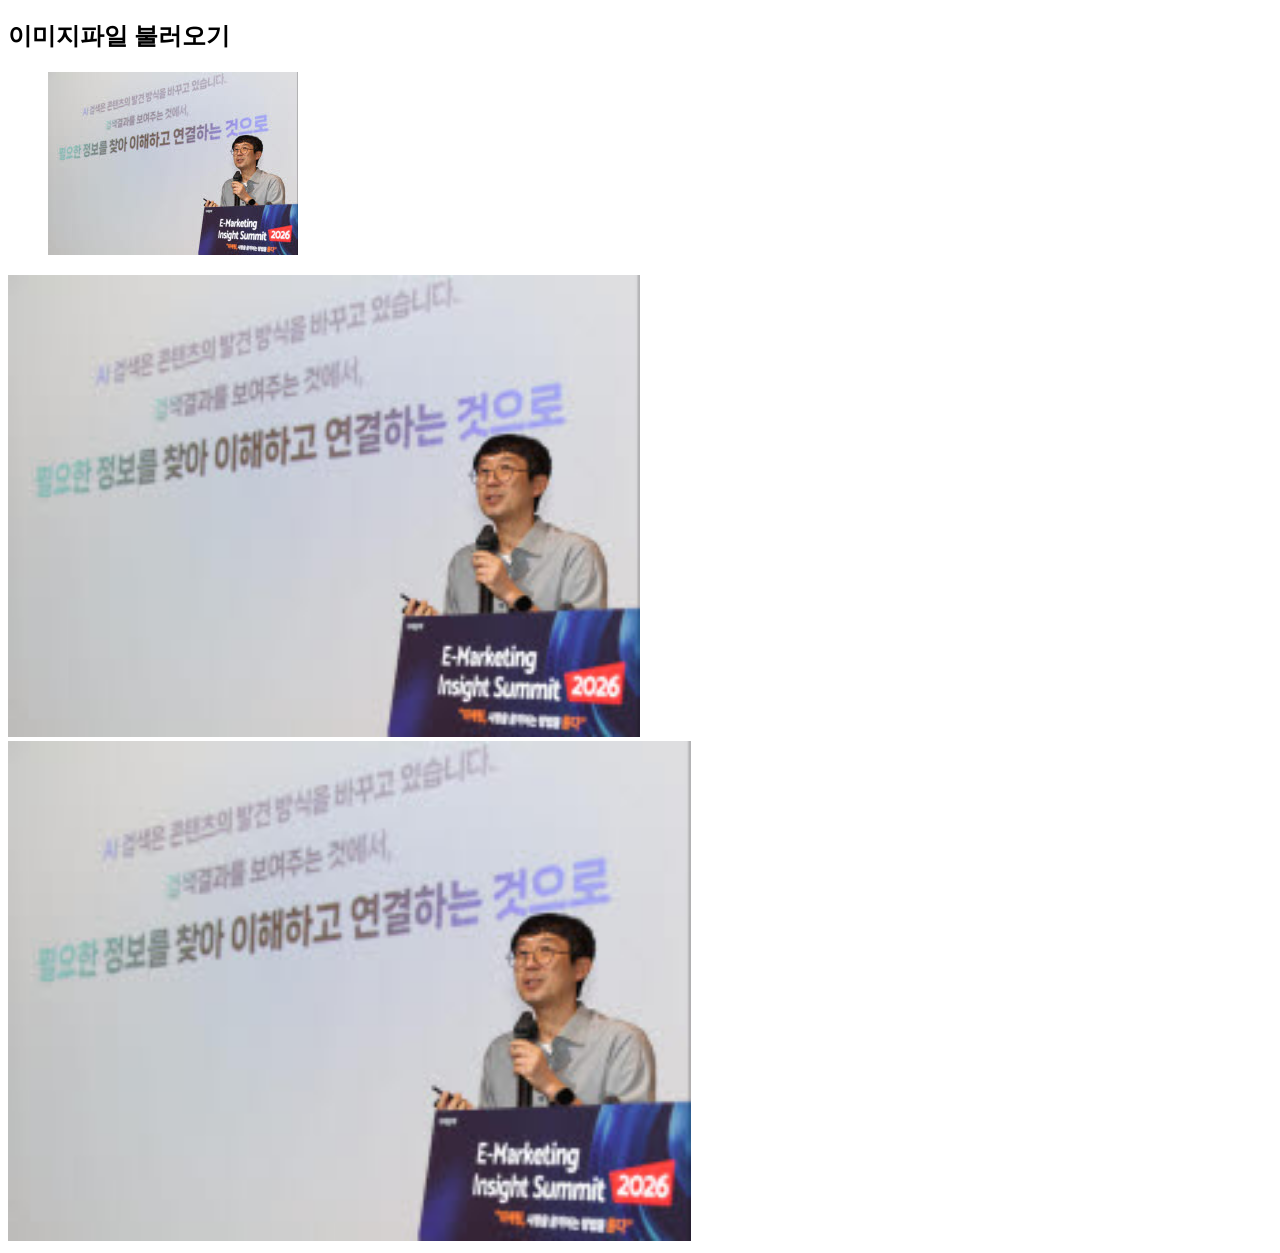
==== index.html @ 30a9903f "배포연결" ====
<!DOCTYPE html>

<html>
    <head>

    </head>
    <body>
        <h2>이미지파일 불러오기</h2>
        <figure><img src="image1.jpg" alt="사진이 있어야 했는데..."><br></figure>
        <img src="image1.jpg" width="50%">
        <img src="image1.jpg" height="500px">

    </body>
</html>
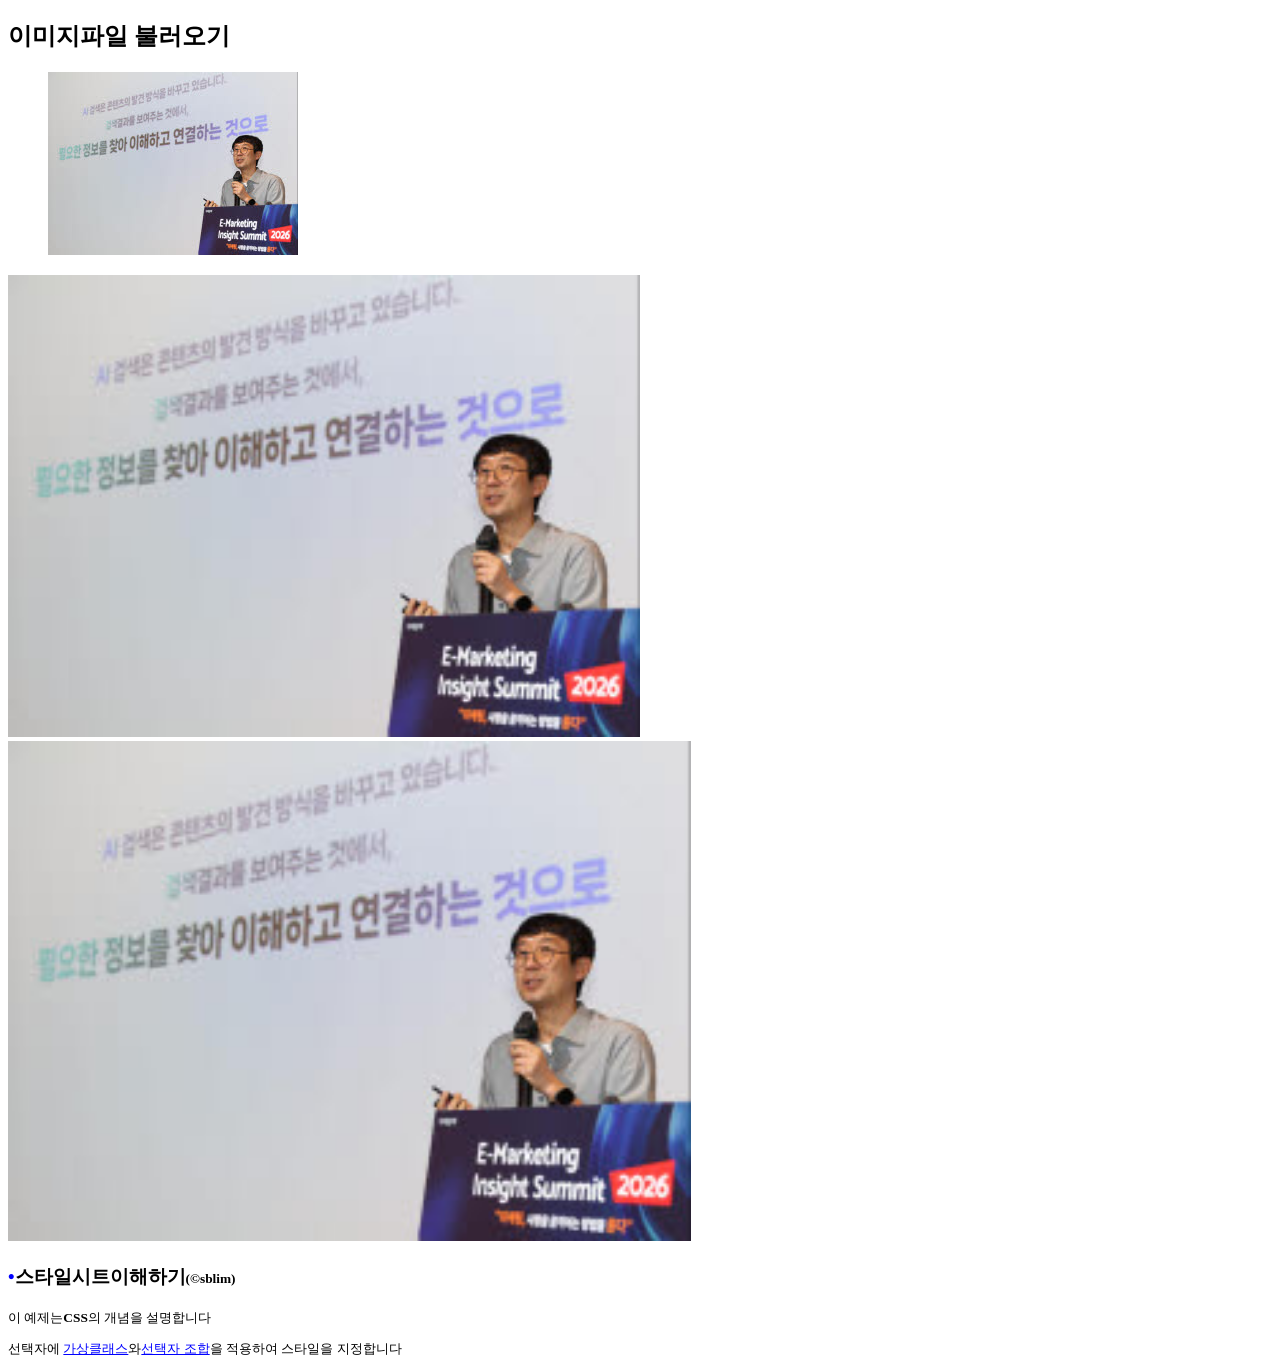
==== commit 9c8ce31b: "배포연결4" ====
--- a/index.html
+++ b/index.html
@@ -2,13 +2,24 @@
 
 <html>
     <head>
-
+        <meta charset="utf-8">
+        <style type="text/css">
+            p{font-size:10pt}
+            a:link{color:blue;}
+            a:visited{color:green;}
+            h3:before{content:"•";color:blue}
+            h3:after{content:"(©sblim)";font-size: 10pt}
+        </style>
     </head>
     <body>
         <h2>이미지파일 불러오기</h2>
         <figure><img src="image1.jpg" alt="사진이 있어야 했는데..."><br></figure>
         <img src="image1.jpg" width="50%">
         <img src="image1.jpg" height="500px">
+        <h3><strong>스타일시트</strong>이해하기</h3>
+        <p>이 예제는<strong>CSS</strong>의 개념을 설명합니다</p>
+        <p>선택자에 <a href="http://www.w3c.org">가상클래스</a>와<a href="http://mm.sm.ac.kr">선택자 조합</a>을 적용하여 스타일을 지정합니다</p>
+
 
     </body>
 </html>
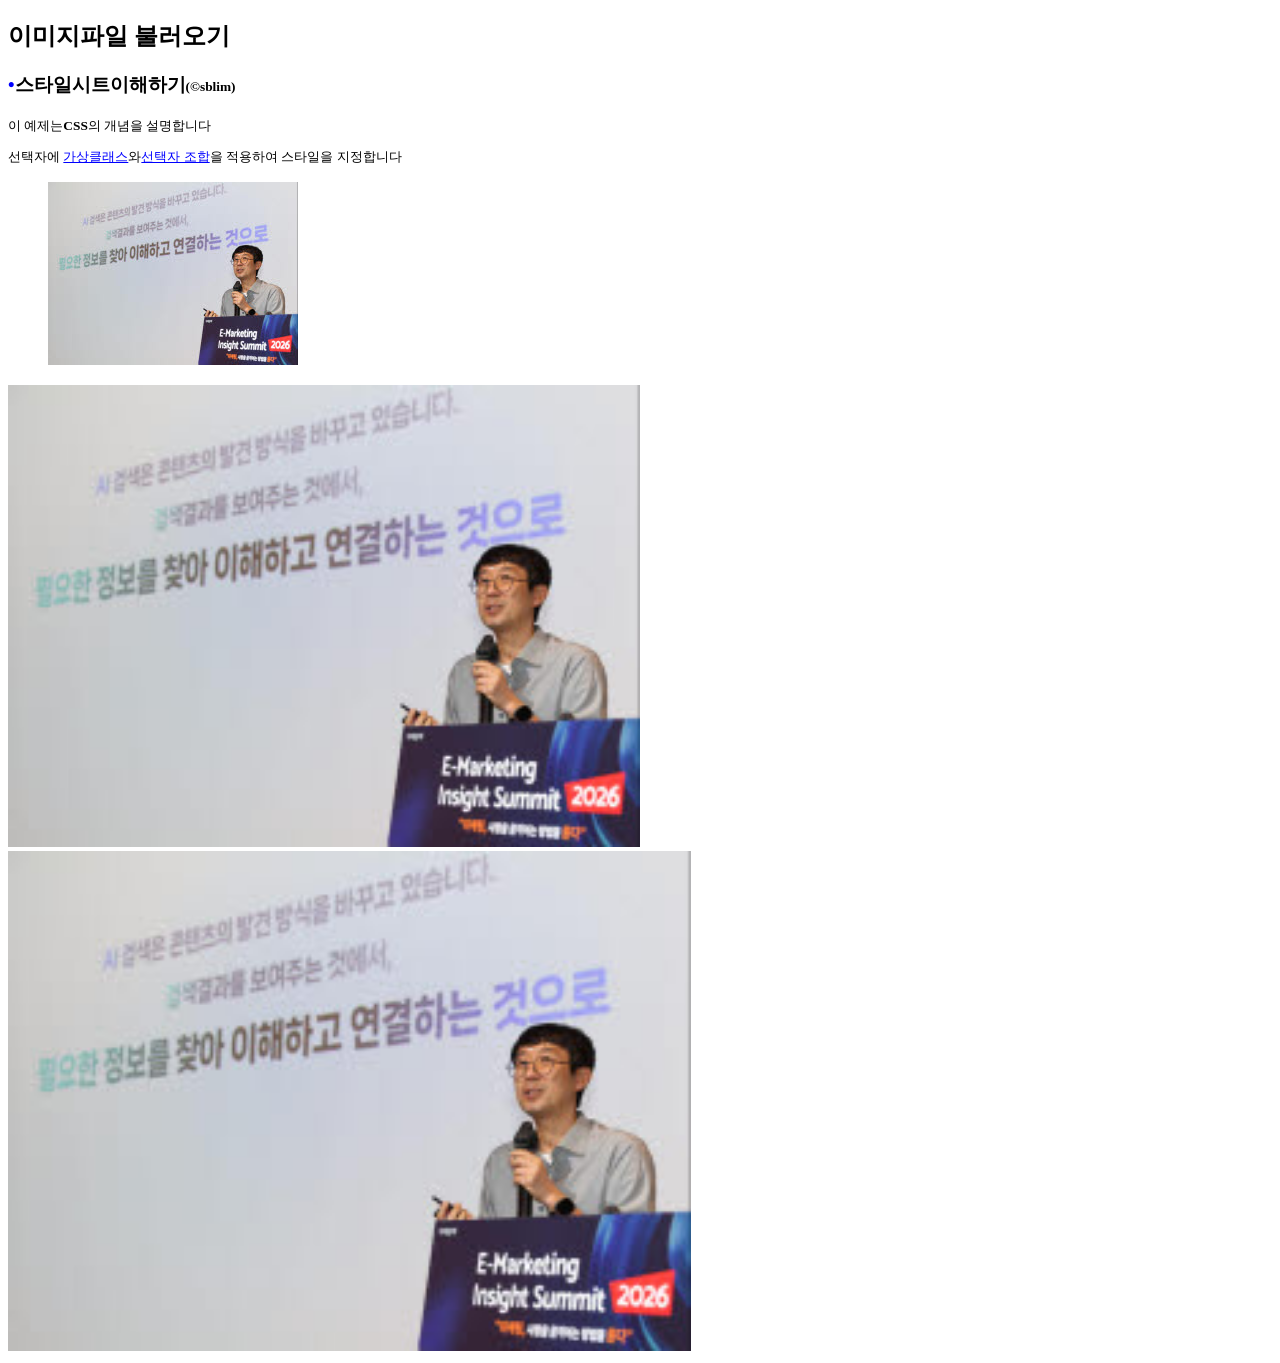
==== commit db87d9b6: "배포연결5" ====
--- a/index.html
+++ b/index.html
@@ -13,13 +13,14 @@
     </head>
     <body>
         <h2>이미지파일 불러오기</h2>
-        <figure><img src="image1.jpg" alt="사진이 있어야 했는데..."><br></figure>
-        <img src="image1.jpg" width="50%">
-        <img src="image1.jpg" height="500px">
         <h3><strong>스타일시트</strong>이해하기</h3>
         <p>이 예제는<strong>CSS</strong>의 개념을 설명합니다</p>
         <p>선택자에 <a href="http://www.w3c.org">가상클래스</a>와<a href="http://mm.sm.ac.kr">선택자 조합</a>을 적용하여 스타일을 지정합니다</p>
 
 
+        <figure><img src="image1.jpg" alt="사진이 있어야 했는데..."><br></figure>
+        <img src="image1.jpg" width="50%">
+        <img src="image1.jpg" height="500px">
+        
     </body>
 </html>
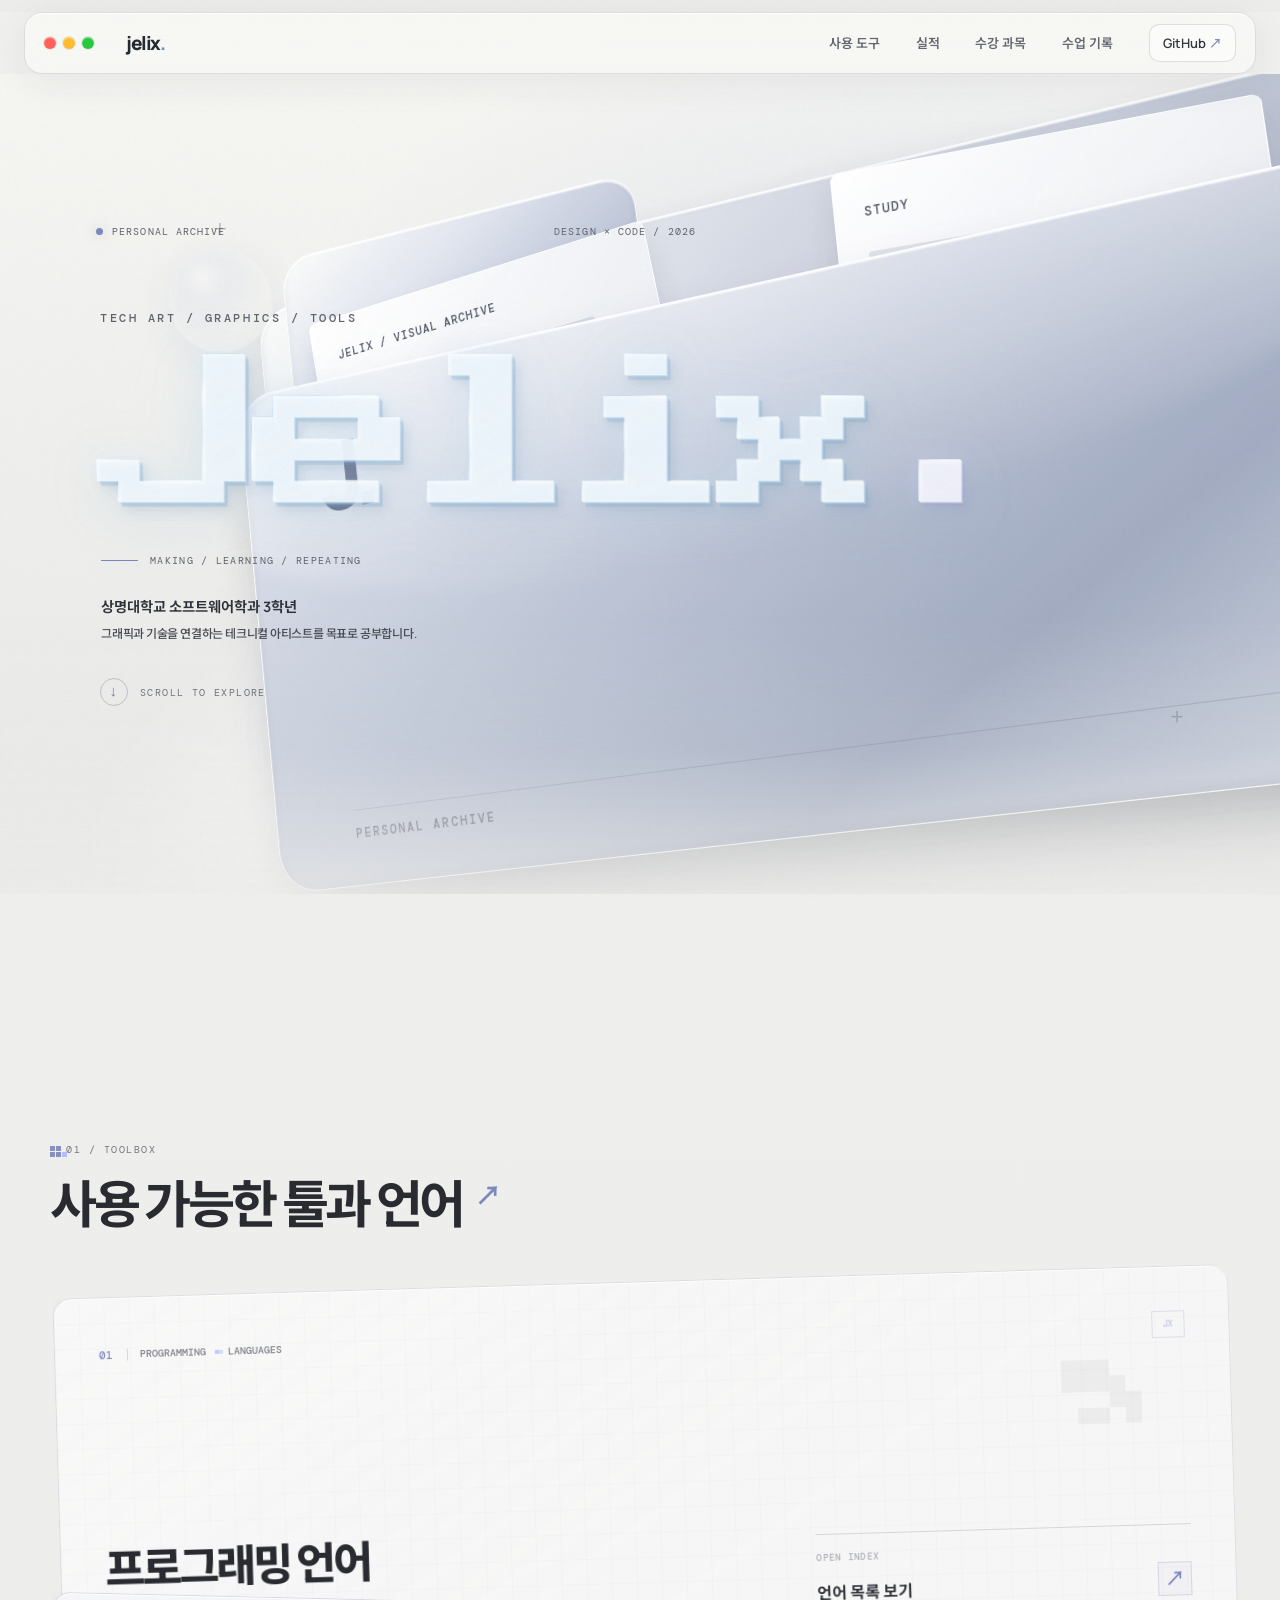
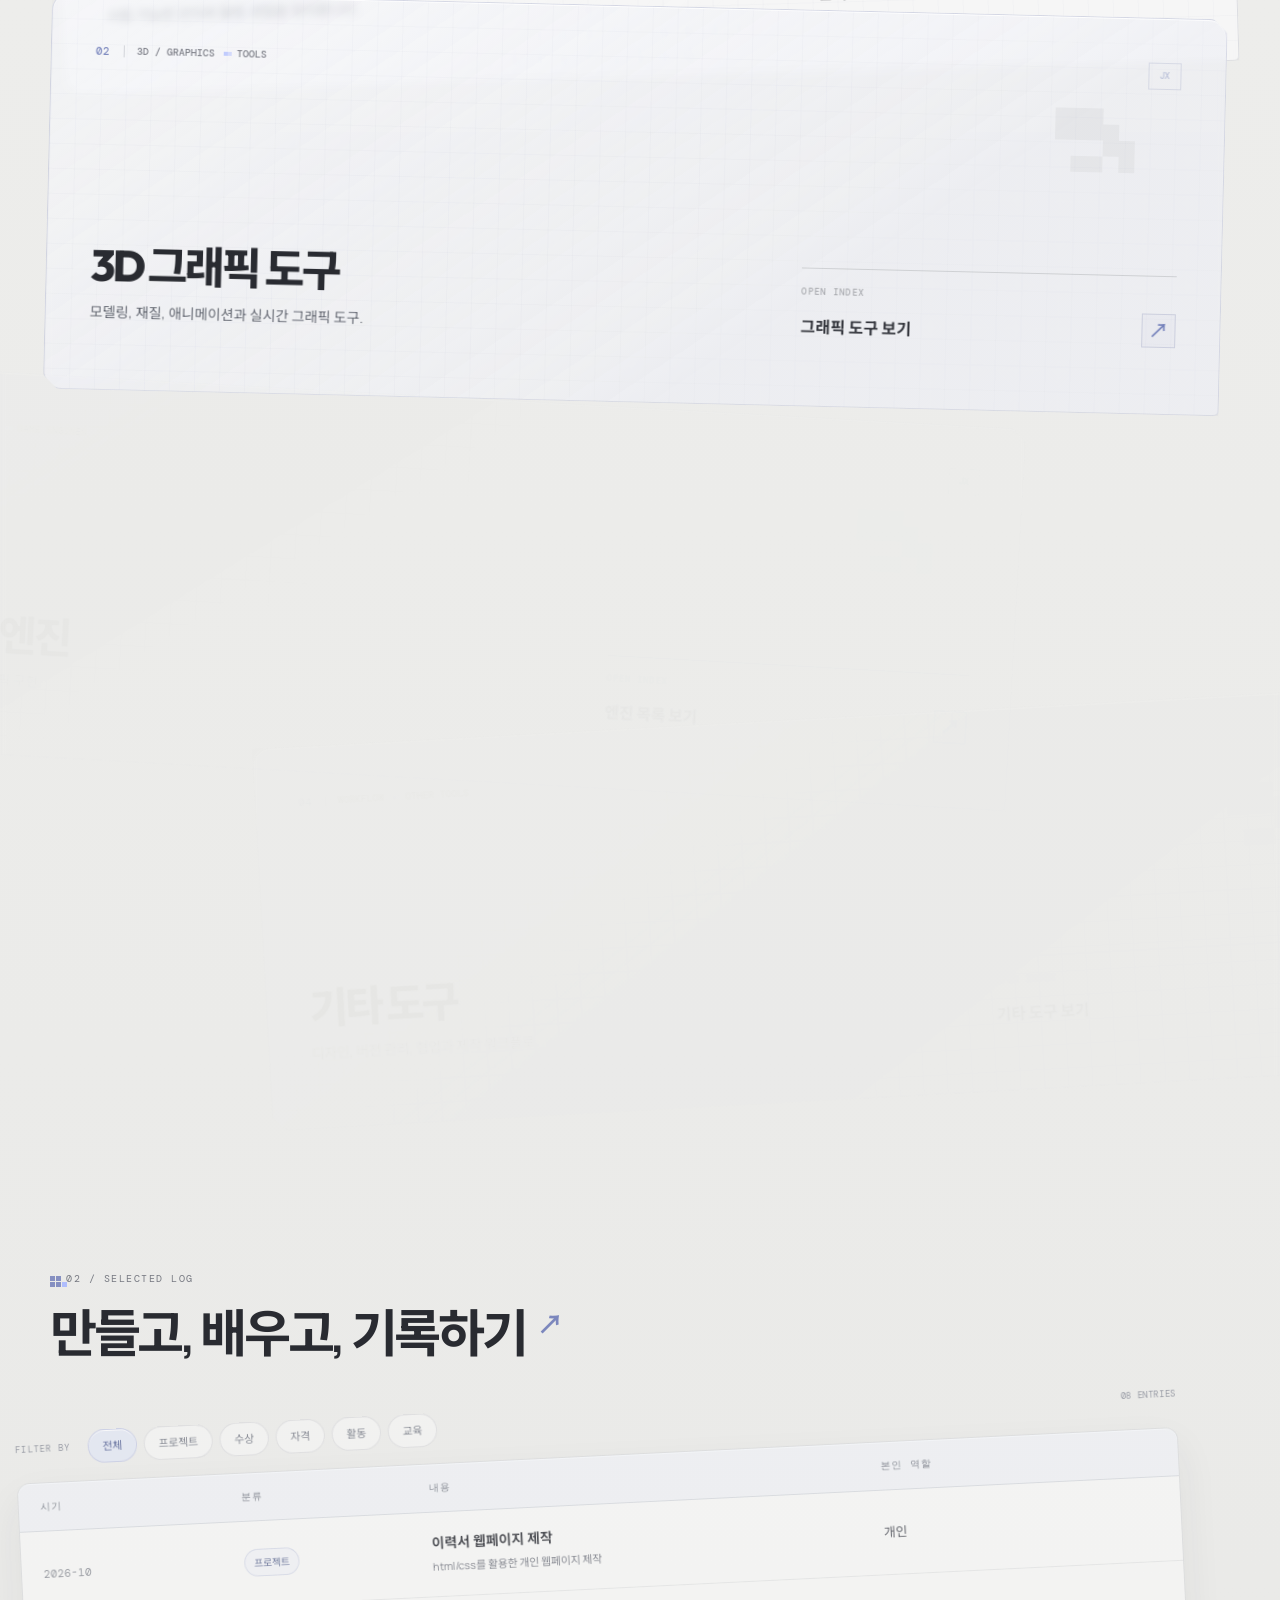
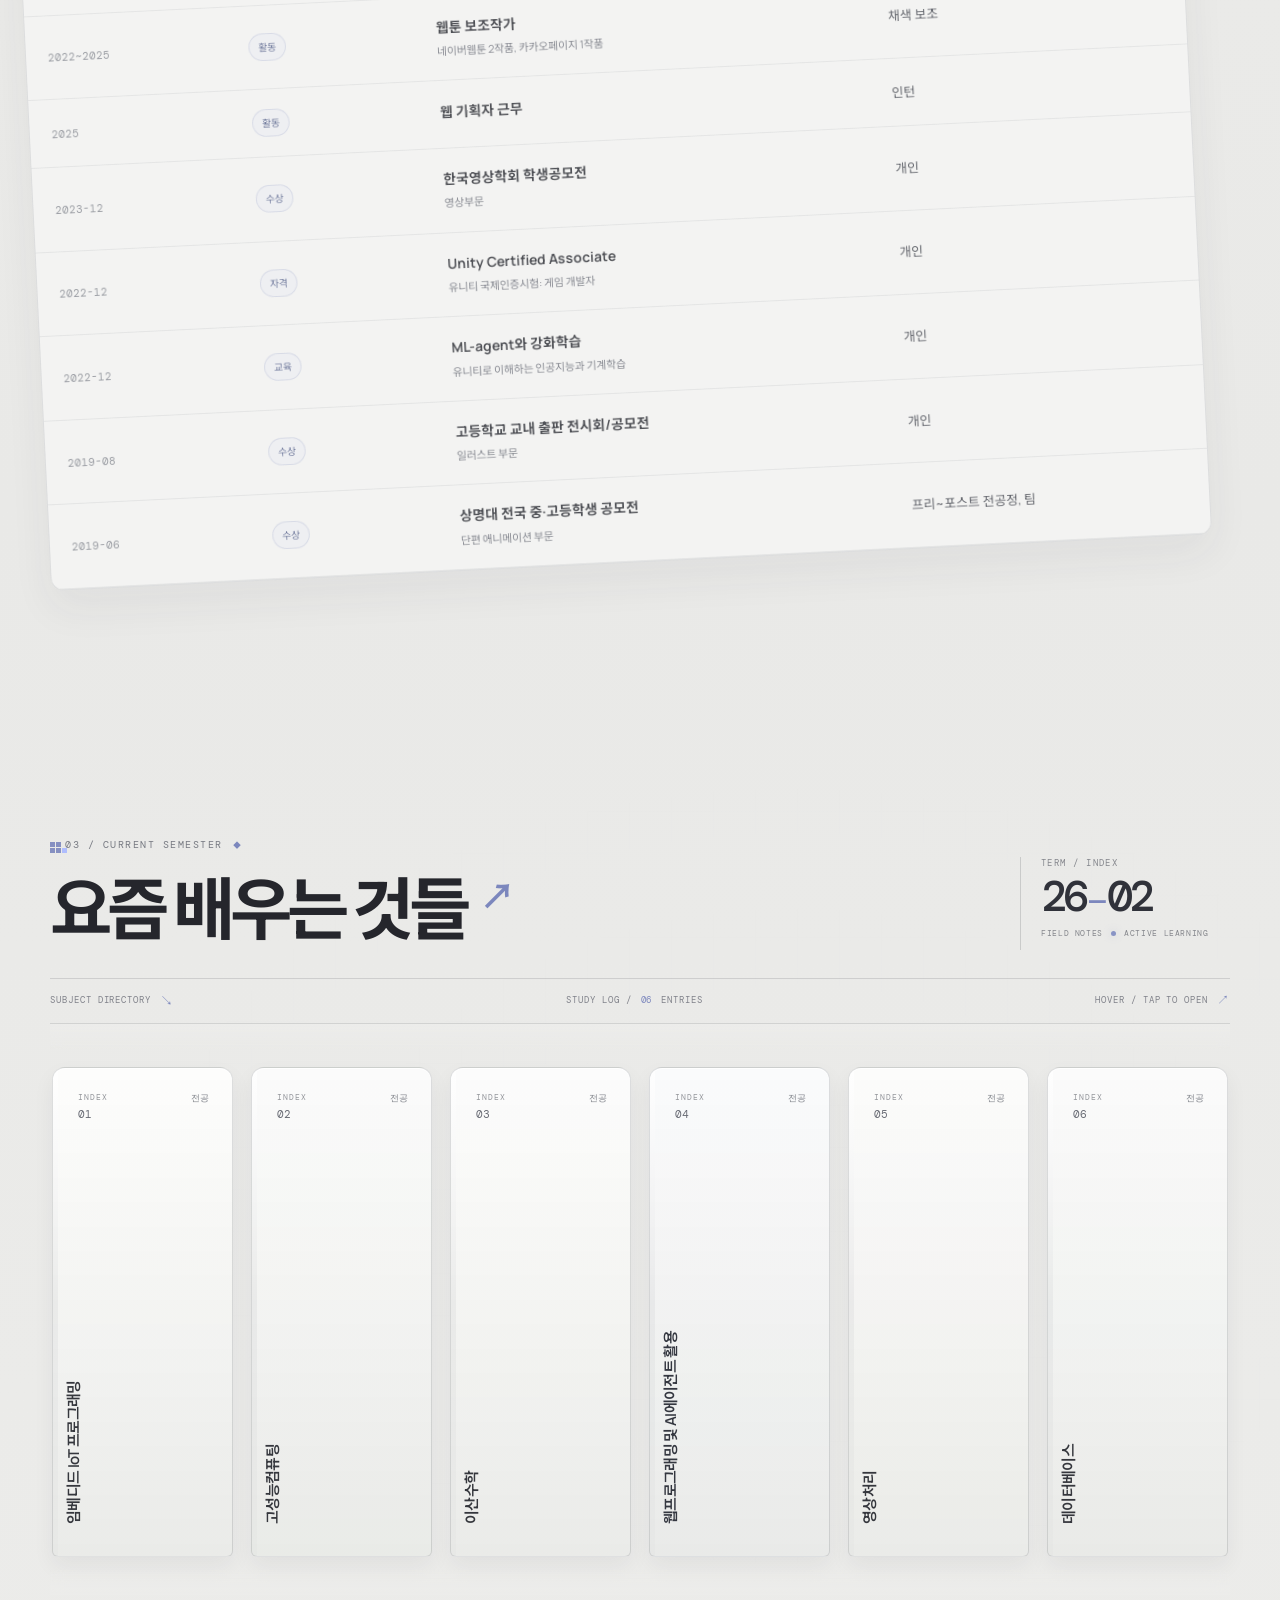
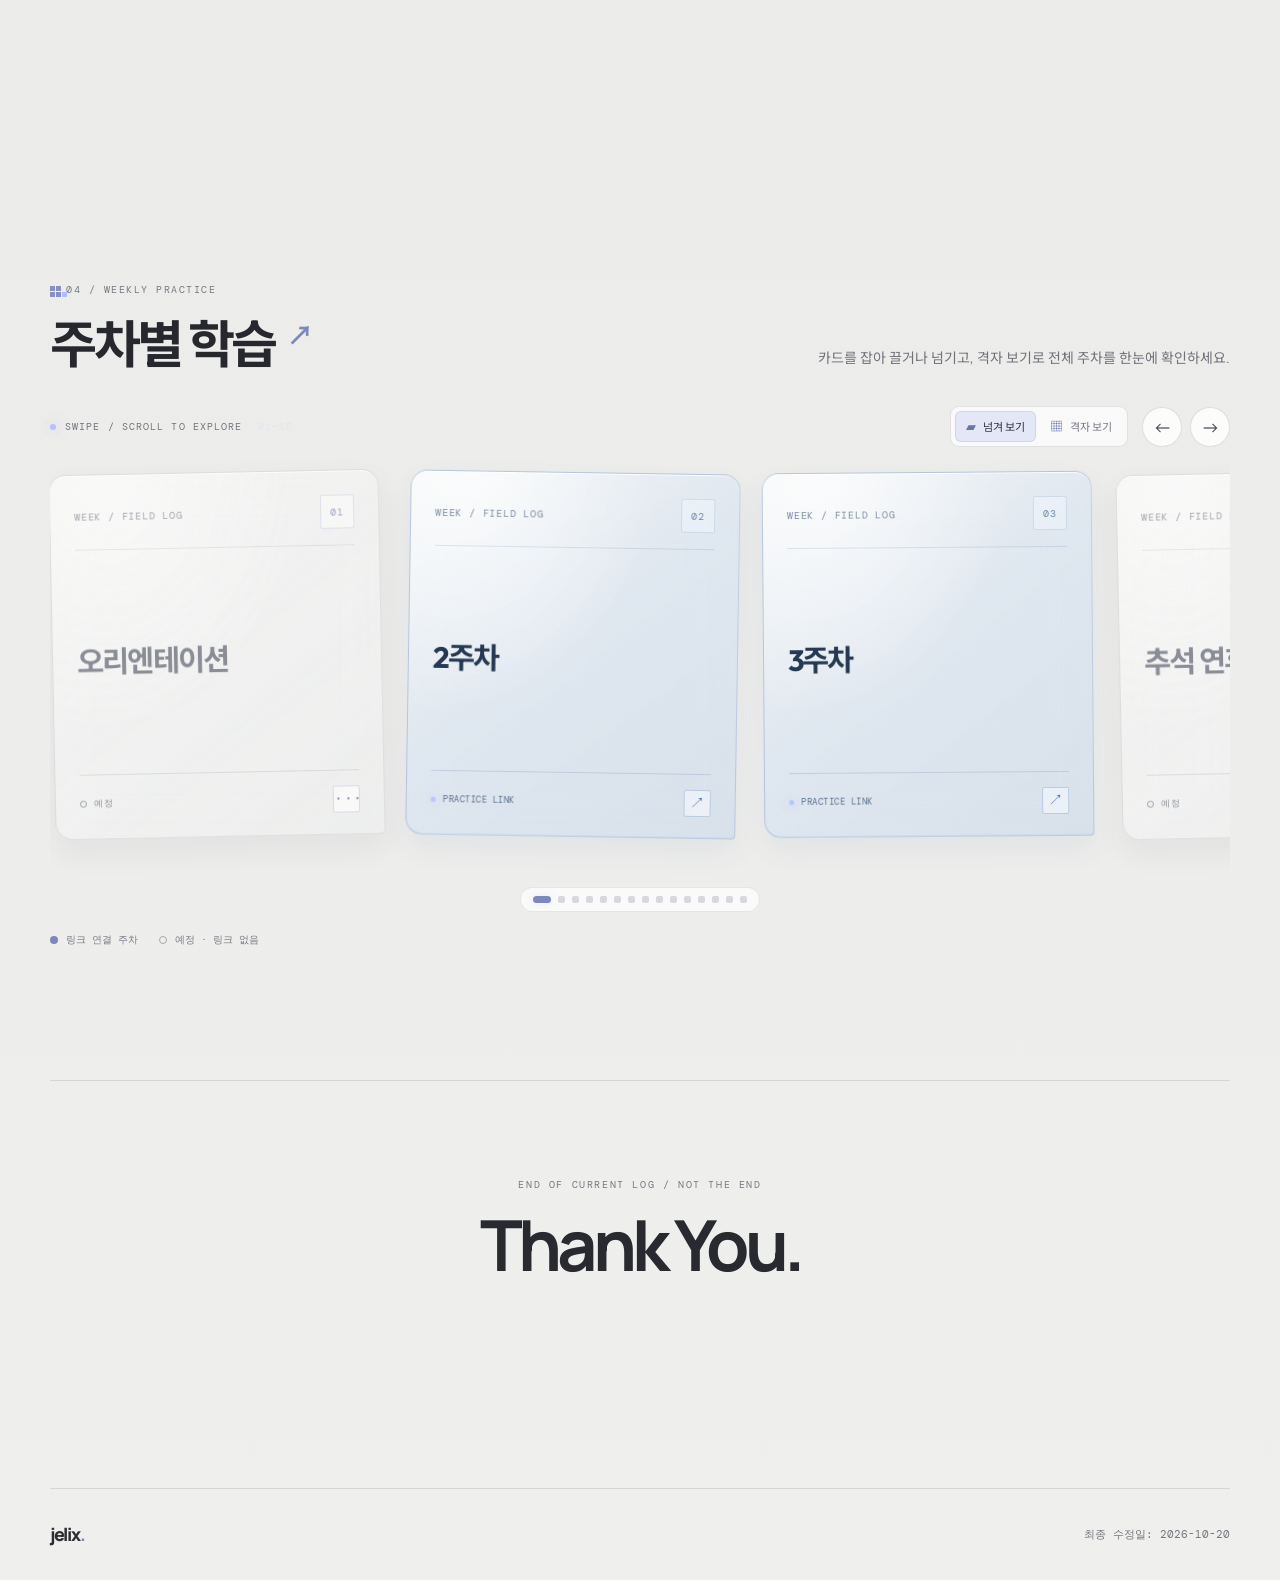
==== commit 312a422f: "index업로드" ====
--- a/index.html
+++ b/index.html
@@ -1,26 +1,459 @@
 <!DOCTYPE html>
-
-<html>
-    <head>
-        <meta charset="utf-8">
-        <style type="text/css">
-            p{font-size:10pt}
-            a:link{color:blue;}
-            a:visited{color:green;}
-            h3:before{content:"•";color:blue}
-            h3:after{content:"(©sblim)";font-size: 10pt}
-        </style>
-    </head>
-    <body>
-        <h2>이미지파일 불러오기</h2>
-        <h3><strong>스타일시트</strong>이해하기</h3>
-        <p>이 예제는<strong>CSS</strong>의 개념을 설명합니다</p>
-        <p>선택자에 <a href="http://www.w3c.org">가상클래스</a>와<a href="http://mm.sm.ac.kr">선택자 조합</a>을 적용하여 스타일을 지정합니다</p>
-
-
-        <figure><img src="image1.jpg" alt="사진이 있어야 했는데..."><br></figure>
-        <img src="image1.jpg" width="50%">
-        <img src="image1.jpg" height="500px">
-        
-    </body>
-</html>+<html lang="ko">
+<head>
+  <meta charset="UTF-8">
+  <meta name="viewport" content="width=device-width, initial-scale=1.0">
+  <meta name="description" content="Jelix의 개인 이력서와 학습 포트폴리오">
+  <meta name="theme-color" content="#ececea">
+  <title>Jelix — Personal Archive</title>
+  <link rel="stylesheet" href="css/style.css">
+  <link rel="stylesheet" href="css/card-expand-compat.css">
+  <script src="js/main.js" defer></script>
+</head>
+<body>
+  <a class="skip-link" href="#main">본문 바로가기</a>
+  <div class="grain-overlay" aria-hidden="true"></div>
+  <div class="scroll-atmosphere" aria-hidden="true">
+    <span class="atmosphere-blob atmosphere-blob-a"></span>
+    <span class="atmosphere-blob atmosphere-blob-b"></span>
+    <span class="atmosphere-blob atmosphere-blob-c"></span>
+  </div>
+
+  <header class="mac-header" id="top">
+    <div class="traffic-lights" aria-hidden="true"><i class="traffic-red"></i><i class="traffic-yellow"></i><i class="traffic-green"></i></div>
+    <a class="brand" href="#top" aria-label="Jelix 맨 위로 이동">jelix<span>.</span></a>
+    <nav class="primary-nav" id="primary-nav" aria-label="주요 메뉴">
+      <a href="#toolbox">사용 도구</a>
+      <a href="#works">실적</a>
+      <a href="#courses">수강 과목</a>
+      <a href="#class-links">수업 기록</a>
+      <a class="github-link" href="https://github.com/9130jjj" target="_blank" rel="noopener noreferrer">GitHub <span aria-hidden="true">↗</span></a>
+    </nav>
+    <button class="menu-toggle" type="button" aria-label="메뉴 열기" aria-controls="primary-nav" aria-expanded="false"><span></span><span></span></button>
+  </header>
+
+  <main id="main">
+    <section class="hero" aria-labelledby="hero-title">
+      <div class="hero-scene" aria-label="마우스와 터치에 반응하는 3D 폴더 배경">
+        <div class="scene-light scene-light-one" aria-hidden="true"></div>
+        <div class="scene-light scene-light-two" aria-hidden="true"></div>
+        <span class="scene-float scene-float-orb float-orb-one" aria-hidden="true"></span>
+        <span class="scene-float scene-float-chip float-chip-one" aria-hidden="true"></span>
+        <span class="scene-float scene-float-orb float-orb-two" aria-hidden="true"></span>
+        <span class="scene-float scene-float-ring float-ring-one" aria-hidden="true"></span>
+        <button class="mega-folder" type="button" aria-label="3D 폴더 펼치기 또는 접기" aria-pressed="false">
+          <span class="folder-shadow" aria-hidden="true"></span>
+          <span class="folder-back" aria-hidden="true"></span>
+          <span class="folder-tab" aria-hidden="true"></span>
+          <span class="folder-document doc-one" aria-hidden="true"><i>JELIX / VISUAL ARCHIVE</i><b></b><b></b><b></b></span>
+          <span class="folder-document doc-two" aria-hidden="true"><i>STUDY</i><b></b><b></b><b></b></span>
+          <span class="folder-front" aria-hidden="true"><span class="folder-highlight"></span><span class="folder-emblem">J.</span><span class="folder-front-label">PERSONAL ARCHIVE <small>2026—NOW</small></span><span class="folder-glare"></span></span>
+          <span class="folder-edge" aria-hidden="true"></span>
+        </button>
+        <span class="scene-cross cross-one" aria-hidden="true">＋</span>
+        <span class="scene-cross cross-two" aria-hidden="true">＋</span>
+      </div>
+
+      <div class="hero-content">
+        <div class="hero-topline"><span><i></i> PERSONAL ARCHIVE</span><span>DESIGN × CODE / 2026</span></div>
+        <p class="hero-kicker">TECH ART / GRAPHICS / TOOLS</p>
+        <h1 class="hero-title" id="hero-title" aria-label="Jelix"><span class="title-glyph">J</span><span class="title-glyph">e</span><span class="title-glyph">l</span><span class="title-glyph">i</span><span class="title-glyph">x</span><span class="title-period">.</span></h1>
+        <div class="title-caption"><span class="caption-line"></span><span>MAKING / LEARNING / REPEATING</span></div>
+        <div class="hero-info">
+          <p class="affiliation">상명대학교 소프트웨어학과 3학년</p>
+          <p class="intro-line">그래픽과 기술을 연결하는 테크니컬 아티스트를 목표로 공부합니다.</p>
+        </div>
+        <a class="scroll-cue" href="#toolbox"><span class="scroll-icon">↓</span> SCROLL TO EXPLORE</a>
+      </div>
+    </section>
+
+    <div class="works-3d-stage" aria-hidden="true"><canvas class="works-glass-canvas"></canvas></div>
+
+    <section class="section-shell section-block toolbox-section" id="toolbox" aria-labelledby="toolbox-title">
+      <div class="section-heading">
+        <div><p class="section-kicker">01 / TOOLBOX</p><h2 id="toolbox-title">사용 가능한 툴과 언어<span>↗</span></h2></div>
+      </div>
+      <div class="works-stack" aria-label="사용 가능한 도구 네 가지">
+        <article class="work-card work-card--lime tool-entry-card" data-tool-card>
+          <button class="work-card-hit-area" type="button" data-tool-open data-tool-title="프로그래밍 언어" data-tool-template="tool-detail-programming" aria-expanded="false" aria-controls="tool-inline-details-01" aria-label="프로그래밍 언어 카드 펼치기"><span class="visually-hidden">자세히 보기</span></button>
+          <div class="work-card-top"><span class="work-card-number">01</span><span class="work-card-meta">PROGRAMMING<i></i><span>LANGUAGES</span></span><span class="pixel-stamp" aria-hidden="true">JX</span></div>
+          <div class="work-card-main"><h3>프로그래밍 언어</h3><p>사용 가능한 언어와 활용 경험을 정리합니다.</p></div>
+          <div class="work-card-role"><span>OPEN INDEX</span><strong>언어 목록 보기</strong><b aria-hidden="true">↗</b></div><div class="tool-inline-details" data-tool-details id="tool-inline-details-01" hidden></div>
+        </article>
+        <article class="work-card work-card--lilac tool-entry-card" data-tool-card>
+          <button class="work-card-hit-area" type="button" data-tool-open data-tool-title="3D 그래픽 도구" data-tool-template="tool-detail-3d" aria-expanded="false" aria-controls="tool-inline-details-02" aria-label="3D 그래픽 도구 카드 펼치기"><span class="visually-hidden">자세히 보기</span></button>
+          <div class="work-card-top"><span class="work-card-number">02</span><span class="work-card-meta">3D / GRAPHICS<i></i><span>TOOLS</span></span><span class="pixel-stamp" aria-hidden="true">JX</span></div>
+          <div class="work-card-main"><h3>3D 그래픽 도구</h3><p>모델링, 재질, 애니메이션과 실시간 그래픽 도구.</p></div>
+          <div class="work-card-role"><span>OPEN INDEX</span><strong>그래픽 도구 보기</strong><b aria-hidden="true">↗</b></div><div class="tool-inline-details" data-tool-details id="tool-inline-details-02" hidden></div>
+        </article>
+        <article class="work-card work-card--blue tool-entry-card" data-tool-card>
+          <button class="work-card-hit-area" type="button" data-tool-open data-tool-title="게임 엔진" data-tool-template="tool-detail-engines" aria-expanded="false" aria-controls="tool-inline-details-03" aria-label="게임 엔진 카드 펼치기"><span class="visually-hidden">자세히 보기</span></button>
+          <div class="work-card-top"><span class="work-card-number">03</span><span class="work-card-meta">GAME<i></i><span>GAME ENGINES</span></span><span class="pixel-stamp" aria-hidden="true">JX</span></div>
+          <div class="work-card-main"><h3>게임 엔진</h3><p>시스템과 그래픽 구현.</p></div>
+          <div class="work-card-role"><span>OPEN INDEX</span><strong>엔진 목록 보기</strong><b aria-hidden="true">↗</b></div><div class="tool-inline-details" data-tool-details id="tool-inline-details-03" hidden></div>
+        </article>
+        <article class="work-card work-card--paper tool-entry-card" data-tool-card>
+          <button class="work-card-hit-area" type="button" data-tool-open data-tool-title="기타 도구" data-tool-template="tool-detail-other" aria-expanded="false" aria-controls="tool-inline-details-04" aria-label="기타 도구 카드 펼치기"><span class="visually-hidden">자세히 보기</span></button>
+          <div class="work-card-top"><span class="work-card-number">04</span><span class="work-card-meta">WORKFLOW<i></i><span>OTHER TOOLS</span></span><span class="pixel-stamp" aria-hidden="true">JX</span></div>
+          <div class="work-card-main"><h3>기타 도구</h3><p>디자인, 버전 관리, 협업과 제작 워크플로.</p></div>
+          <div class="work-card-role"><span>OPEN INDEX</span><strong>기타 도구 보기</strong><b aria-hidden="true">↗</b></div><div class="tool-inline-details" data-tool-details id="tool-inline-details-04" hidden></div>
+        </article>
+      </div>
+    </section>
+
+
+    <section class="section-shell section-block achievements-section" id="works" aria-labelledby="works-title">
+      <div class="section-heading">
+        <div><p class="section-kicker">02 / SELECTED LOG</p><h2 id="works-title">만들고, 배우고, 기록하기<span>↗</span></h2></div>
+      </div>
+      <div class="achievement-archive-stage" data-archive-reveal>
+        <div class="works-filter-bar" role="group" aria-label="실적 분류 필터">
+          <span class="works-filter-label">FILTER BY</span>
+          <div class="works-filter-buttons">
+            <button class="works-filter-button is-selected" type="button" data-work-filter="all" aria-pressed="true">전체</button>
+            <button class="works-filter-button" type="button" data-work-filter="project" aria-pressed="false">프로젝트</button>
+            <button class="works-filter-button" type="button" data-work-filter="award" aria-pressed="false">수상</button>
+            <button class="works-filter-button" type="button" data-work-filter="certificate" aria-pressed="false">자격</button>
+            <button class="works-filter-button" type="button" data-work-filter="activity" aria-pressed="false">활동</button>
+            <button class="works-filter-button" type="button" data-work-filter="education" aria-pressed="false">교육</button>
+          </div>
+          <span class="works-filter-count" aria-live="polite">06 ENTRIES</span>
+        </div>
+        <div class="table-shell">
+          <table class="works-table">
+          <caption class="visually-hidden">실적의 시기, 분류, 내용, 본인 역할</caption>
+          <thead>
+            <tr><th scope="col">시기</th><th scope="col">분류</th><th scope="col">내용</th><th scope="col">본인 역할</th></tr>
+          </thead>
+          <tbody id="works-table-body">
+            <tr data-category="project"><td><span class="date-placeholder">2026-10</span></td><td><span class="type-tag">프로젝트</span></td><td><strong>이력서 웹페이지 제작</strong><small>html/css를 활용한 개인 웹페이지 제작</small></td><td>개인</td></tr>
+            <tr data-category="activity"><td><span class="date-placeholder">2025</span></td><td><span class="type-tag">활동</span></td><td><strong>웹 기획자 근무</strong><small> </small></td><td>인턴</td></tr>
+            <tr data-category="award"><td><span class="date-placeholder">2023-12</span></td><td><span class="type-tag">수상</span></td><td><strong>한국영상학회 학생공모전</strong><small>영상부문</small></td><td>개인</td></tr>
+            <tr data-category="activity"><td><span class="date-placeholder">2022~2025</span></td><td><span class="type-tag">활동</span></td><td><strong>웹툰 보조작가</strong><small>네이버웹툰 2작품, 카카오페이지 1작품</small></td><td>채색 보조</td></tr>
+            <tr data-category="certificate"><td><span class="date-placeholder">2022-12</span></td><td><span class="type-tag">자격</span></td><td><strong>Unity Certified Associate</strong><small>유니티 국제인증시험: 게임 개발자</small></td><td>개인</td></tr>
+            <tr data-category="education"><td><span class="date-placeholder">2022-12</span></td><td><span class="type-tag">교육</span></td><td><strong>ML-agent와 강화학습</strong><small>유니티로 이해하는 인공지능과 기계학습</small></td><td>개인</td></tr>
+            <tr data-category="award"><td><span class="date-placeholder">2019-08</span></td><td><span class="type-tag">수상</span></td><td><strong>고등학교 교내 출판 전시회/공모전</strong><small>일러스트 부문</small></td><td>개인</td></tr>
+            <tr data-category="award"><td><span class="date-placeholder">2019-06</span></td><td><span class="type-tag">수상</span></td><td><strong>상명대 전국 중·고등학생 공모전</strong><small>단편 애니메이션 부문</small></td><td>프리~포스트 전공정, 팀</td></tr>
+            <tr class="filter-empty-row" hidden><td colspan="4">이 분류에 해당하는 실적이 없습니다. 내용을 추가해 주세요.</td></tr>
+          </tbody>
+          </table>
+        </div>
+      </div>
+    </section>
+
+    <section class="section-shell section-block course-editorial" id="courses" aria-labelledby="courses-title">
+      <div class="section-heading course-heading">
+        <div class="course-title-block">
+          <p class="section-kicker">03 / CURRENT SEMESTER <span class="course-kicker-mark" aria-hidden="true">◆</span></p>
+          <h2 id="courses-title">요즘 배우는 것들<span>↗</span></h2>
+        </div>
+        <div class="course-term-stamp" aria-label="2026년 2학기">
+          <span class="course-stamp-label">TERM / INDEX</span>
+          <div class="course-stamp-number">26<span>—</span>02</div>
+          <p>FIELD NOTES <i></i> ACTIVE LEARNING</p>
+        </div>
+      </div>
+      <div class="course-archive-rail" aria-hidden="true">
+        <span>SUBJECT DIRECTORY <b>↘</b></span>
+        <span>STUDY LOG / <em class="course-live-count">06</em> ENTRIES</span>
+        <span class="course-rail-right">HOVER / TAP TO OPEN <b>↗</b></span>
+      </div>
+      <div class="course-shelf-viewport">
+        <ul class="course-list" aria-label="이번 학기 수강 과목 6개">
+          <li class="course-item course-item--a" data-course-item tabindex="0" aria-label="첫 번째 수강 과목">
+            <span class="course-number"><small>INDEX</small><b>01</b></span>
+            <span class="course-type">전공</span>
+            <div class="course-content">
+              <div class="course-meta"><span>CORE / MAJOR</span><span>ENTRY_001</span></div>
+              <h3 class="course-name" data-text="임베디드 IoT 프로그래밍">임베디드 IoT 프로그래밍</h3>
+              <p class="course-note">I111</p>
+            </div>
+            <span class="course-end-mark" aria-hidden="true">↗</span>
+          </li>
+          <li class="course-item course-item--b" data-course-item tabindex="0" aria-label="두 번째 수강 과목">
+            <span class="course-number"><small>INDEX</small><b>02</b></span>
+            <span class="course-type">전공</span>
+            <div class="course-content">
+              <div class="course-meta"><span>CORE / MAJOR</span><span>ENTRY_002</span></div>
+              <h3 class="course-name" data-text="고성능컴퓨팅">고성능컴퓨팅</h3>
+              <p class="course-note">I107</p>
+            </div>
+            <span class="course-end-mark" aria-hidden="true">↗</span>
+          </li>
+          <li class="course-item course-item--c" data-course-item tabindex="0" aria-label="세 번째 수강 과목">
+            <span class="course-number"><small>INDEX</small><b>03</b></span>
+            <span class="course-type">전공</span>
+            <div class="course-content">
+              <div class="course-meta"><span>CORE / MAJOR</span><span>ENTRY_003</span></div>
+              <h3 class="course-name" data-text="이산수학">이산수학</h3>
+              <p class="course-note">I110</p>
+            </div>
+            <span class="course-end-mark" aria-hidden="true">↗</span>
+          </li>
+          <li class="course-item course-item--d course-featured" data-course-item aria-label="네 번째 수강 과목: 웹프로그래밍 및 AI에이전트 활용">
+            <a class="course-card-hit-area" href="#class-links" aria-label="웹프로그래밍 및 AI에이전트 활용 — 주차별 학습으로 이동"></a>
+            <span class="course-number"><small>INDEX</small><b>04</b></span>
+            <span class="course-type">전공</span>
+            <div class="course-content">
+              <div class="course-meta"><span>CORE / MAJOR</span><span>ENTRY_004 <b class="course-active-dot"></b></span></div>
+              <h3 class="course-name" data-text="웹프로그래밍 및 AI에이전트 활용">웹프로그래밍 및 AI에이전트 활용</h3>
+              <p class="course-note">I109 <span>↗ CLASS ARCHIVE</span></p>
+            </div>
+            <span class="course-end-mark" aria-hidden="true">↗</span>
+          </li>
+          <li class="course-item course-item--e" data-course-item tabindex="0" aria-label="다섯 번째 수강 과목">
+            <span class="course-number"><small>INDEX</small><b>05</b></span>
+            <span class="course-type">전공</span>
+            <div class="course-content">
+              <div class="course-meta"><span>CORE / MAJOR</span><span>ENTRY_005</span></div>
+              <h3 class="course-name" data-text="영상처리">영상처리</h3>
+              <p class="course-note">N203</p>
+            </div>
+            <span class="course-end-mark" aria-hidden="true">↗</span>
+          </li>
+          <li class="course-item course-item--f" data-course-item tabindex="0" aria-label="여섯 번째 수강 과목">
+            <span class="course-number"><small>INDEX</small><b>06</b></span>
+            <span class="course-type">전공</span>
+            <div class="course-content">
+              <div class="course-meta"><span>CORE / MAJOR</span><span>ENTRY_006</span></div>
+              <h3 class="course-name" data-text="데이터베이스">데이터베이스</h3>
+              <p class="course-note">I109</p>
+            </div>
+            <span class="course-end-mark" aria-hidden="true">↗</span>
+          </li>
+        </ul>
+      </div>
+      <div class="course-footer-rail" aria-hidden="true">
+    </section>
+
+    <section class="section-shell section-block class-section" id="class-links" aria-labelledby="class-title">
+      <div class="section-heading">
+        <div><p class="section-kicker">04 / WEEKLY PRACTICE</p><h2 id="class-title">주차별 학습<span>↗</span></h2></div>
+        <p class="section-description">카드를 잡아 끌거나 넘기고, 격자 보기로 전체 주차를 한눈에 확인하세요.</p>
+      </div>
+      <div class="week-carousel" data-layout="carousel" aria-label="웹프로그래밍 주차별 실습 링크">
+        <div class="week-carousel-toolbar">
+          <p><span class="carousel-live-dot"></span> SWIPE / SCROLL TO EXPLORE <span class="carousel-range">01—15</span></p>
+          <div class="week-toolbar-actions">
+            <div class="week-view-switch" role="group" aria-label="주차별 학습 보기 방식">
+              <button class="week-view-button is-selected" type="button" data-view-mode="carousel" aria-pressed="true"><span aria-hidden="true">▰</span> 넘겨 보기</button>
+              <button class="week-view-button" type="button" data-view-mode="grid" aria-pressed="false"><span aria-hidden="true">▦</span> 격자 보기</button>
+            </div>
+            <div class="week-controls" data-carousel-controls>
+              <button class="week-arrow week-prev" type="button" aria-label="이전 주차">←</button>
+              <button class="week-arrow week-next" type="button" aria-label="다음 주차">→</button>
+            </div>
+          </div>
+        </div>
+        <!-- 링크 등록: 각 주차 카드의 href="YOUR_WEEK_XX_PRACTICE_URL"만 실제 URL로 바꾸면 파란색/클릭 상태가 자동 적용됩니다. class는 수정할 필요가 없습니다. -->
+        <div class="week-viewport" tabindex="0" aria-label="주차별 카드를 좌우로 스크롤할 수 있습니다">
+          <div class="week-track">
+        <a class="week-card is-upcoming" href="YOUR_WEEK_01_PRACTICE_URL" aria-label="1주차 실습으로 이동">
+          <span class="week-card-glow" aria-hidden="true"></span>
+          <span class="week-top"><span>WEEK / FIELD LOG</span><span>01</span></span>
+          <span class="week-name">오리엔테이션</span>
+          <span class="week-bottom"><span class="week-status">PRACTICE LINK</span><span class="week-arrow-mark" aria-hidden="true">↗</span></span>
+        </a>
+        <a class="week-card is-upcoming" href="w2.html" aria-label="2주차 실습으로 이동">
+          <span class="week-card-glow" aria-hidden="true"></span>
+          <span class="week-top"><span>WEEK / FIELD LOG</span><span>02</span></span>
+          <span class="week-name">2주차</span>
+          <span class="week-bottom"><span class="week-status">PRACTICE LINK</span><span class="week-arrow-mark" aria-hidden="true">↗</span></span>
+        </a>
+        <a class="week-card is-upcoming" href="w3.html" aria-label="3주차 실습으로 이동">
+          <span class="week-card-glow" aria-hidden="true"></span>
+          <span class="week-top"><span>WEEK / FIELD LOG</span><span>03</span></span>
+          <span class="week-name">3주차</span>
+          <span class="week-bottom"><span class="week-status">PRACTICE LINK</span><span class="week-arrow-mark" aria-hidden="true">↗</span></span>
+        </a>
+        <a class="week-card is-upcoming" href="YOUR_WEEK_04_PRACTICE_URL" aria-label="4주차 실습으로 이동">
+          <span class="week-card-glow" aria-hidden="true"></span>
+          <span class="week-top"><span>WEEK / FIELD LOG</span><span>04</span></span>
+          <span class="week-name">추석 연휴</span>
+          <span class="week-bottom"><span class="week-status">PRACTICE LINK</span><span class="week-arrow-mark" aria-hidden="true">↗</span></span>
+        </a>
+        <a class="week-card is-upcoming" href="w5.html" aria-label="5주차 실습으로 이동">
+          <span class="week-card-glow" aria-hidden="true"></span>
+          <span class="week-top"><span>WEEK / FIELD LOG</span><span>05</span></span>
+          <span class="week-name">5주차</span>
+          <span class="week-bottom"><span class="week-status">PRACTICE LINK</span><span class="week-arrow-mark" aria-hidden="true">↗</span></span>
+        </a>
+        <a class="week-card is-upcoming" href="w6.html" aria-label="6주차 실습으로 이동">
+          <span class="week-card-glow" aria-hidden="true"></span>
+          <span class="week-top"><span>WEEK / FIELD LOG</span><span>06</span></span>
+          <span class="week-name">6주차</span>
+          <span class="week-bottom"><span class="week-status">PRACTICE LINK</span><span class="week-arrow-mark" aria-hidden="true">↗</span></span>
+        </a>
+        <a class="week-card is-upcoming" href="w7.html" aria-label="7주차 실습으로 이동">
+          <span class="week-card-glow" aria-hidden="true"></span>
+          <span class="week-top"><span>WEEK / FIELD LOG</span><span>07</span></span>
+          <span class="week-name">7주차</span>
+          <span class="week-bottom"><span class="week-status">PRACTICE LINK</span><span class="week-arrow-mark" aria-hidden="true">↗</span></span>
+        </a>
+        <a class="week-card is-upcoming" href="YOUR_WEEK_08_PRACTICE_URL" aria-label="8주차 예정">
+          <span class="week-card-glow" aria-hidden="true"></span>
+          <span class="week-top"><span>WEEK / FIELD LOG</span><span>08</span></span>
+          <span class="week-name">실습 주제 입력</span>
+          <span class="week-bottom"><span class="week-status">예정</span><span class="week-arrow-mark" aria-hidden="true">···</span></span>
+        </a>
+        <a class="week-card is-upcoming" href="YOUR_WEEK_09_PRACTICE_URL" aria-label="9주차 예정">
+          <span class="week-card-glow" aria-hidden="true"></span>
+          <span class="week-top"><span>WEEK / FIELD LOG</span><span>09</span></span>
+          <span class="week-name">실습 주제 입력</span>
+          <span class="week-bottom"><span class="week-status">예정</span><span class="week-arrow-mark" aria-hidden="true">···</span></span>
+        </a>
+        <a class="week-card is-upcoming" href="YOUR_WEEK_10_PRACTICE_URL" aria-label="10주차 예정">
+          <span class="week-card-glow" aria-hidden="true"></span>
+          <span class="week-top"><span>WEEK / FIELD LOG</span><span>10</span></span>
+          <span class="week-name">실습 주제 입력</span>
+          <span class="week-bottom"><span class="week-status">예정</span><span class="week-arrow-mark" aria-hidden="true">···</span></span>
+        </a>
+        <a class="week-card is-upcoming" href="YOUR_WEEK_11_PRACTICE_URL" aria-label="11주차 예정">
+          <span class="week-card-glow" aria-hidden="true"></span>
+          <span class="week-top"><span>WEEK / FIELD LOG</span><span>11</span></span>
+          <span class="week-name">실습 주제 입력</span>
+          <span class="week-bottom"><span class="week-status">예정</span><span class="week-arrow-mark" aria-hidden="true">···</span></span>
+        </a>
+        <a class="week-card is-upcoming" href="YOUR_WEEK_12_PRACTICE_URL" aria-label="12주차 예정">
+          <span class="week-card-glow" aria-hidden="true"></span>
+          <span class="week-top"><span>WEEK / FIELD LOG</span><span>12</span></span>
+          <span class="week-name">실습 주제 입력</span>
+          <span class="week-bottom"><span class="week-status">예정</span><span class="week-arrow-mark" aria-hidden="true">···</span></span>
+        </a>
+        <a class="week-card is-upcoming" href="YOUR_WEEK_13_PRACTICE_URL" aria-label="13주차 예정">
+          <span class="week-card-glow" aria-hidden="true"></span>
+          <span class="week-top"><span>WEEK / FIELD LOG</span><span>13</span></span>
+          <span class="week-name">실습 주제 입력</span>
+          <span class="week-bottom"><span class="week-status">예정</span><span class="week-arrow-mark" aria-hidden="true">···</span></span>
+        </a>
+        <a class="week-card is-upcoming" href="YOUR_WEEK_14_PRACTICE_URL" aria-label="14주차 예정">
+          <span class="week-card-glow" aria-hidden="true"></span>
+          <span class="week-top"><span>WEEK / FIELD LOG</span><span>14</span></span>
+          <span class="week-name">실습 주제 입력</span>
+          <span class="week-bottom"><span class="week-status">예정</span><span class="week-arrow-mark" aria-hidden="true">···</span></span>
+        </a>
+        <a class="week-card is-upcoming" href="YOUR_WEEK_15_PRACTICE_URL" aria-label="15주차 예정">
+          <span class="week-card-glow" aria-hidden="true"></span>
+          <span class="week-top"><span>WEEK / FIELD LOG</span><span>15</span></span>
+          <span class="week-name">실습 주제 입력</span>
+          <span class="week-bottom"><span class="week-status">예정</span><span class="week-arrow-mark" aria-hidden="true">···</span></span>
+        </a>
+          </div>
+        </div>
+        <div class="carousel-pagination" role="group" aria-label="주차 선택">
+          <button class="week-page-dot is-active" type="button" data-page-index="0" aria-label="1주차로 이동" aria-current="step"></button>
+          <button class="week-page-dot" type="button" data-page-index="1" aria-label="2주차로 이동"></button>
+          <button class="week-page-dot" type="button" data-page-index="2" aria-label="3주차로 이동"></button>
+          <button class="week-page-dot" type="button" data-page-index="3" aria-label="4주차로 이동"></button>
+          <button class="week-page-dot" type="button" data-page-index="4" aria-label="5주차로 이동"></button>
+          <button class="week-page-dot" type="button" data-page-index="5" aria-label="6주차로 이동"></button>
+          <button class="week-page-dot" type="button" data-page-index="6" aria-label="7주차로 이동"></button>
+          <button class="week-page-dot" type="button" data-page-index="7" aria-label="8주차로 이동"></button>
+          <button class="week-page-dot" type="button" data-page-index="8" aria-label="9주차로 이동"></button>
+          <button class="week-page-dot" type="button" data-page-index="9" aria-label="10주차로 이동"></button>
+          <button class="week-page-dot" type="button" data-page-index="10" aria-label="11주차로 이동"></button>
+          <button class="week-page-dot" type="button" data-page-index="11" aria-label="12주차로 이동"></button>
+          <button class="week-page-dot" type="button" data-page-index="12" aria-label="13주차로 이동"></button>
+          <button class="week-page-dot" type="button" data-page-index="13" aria-label="14주차로 이동"></button>
+          <button class="week-page-dot" type="button" data-page-index="14" aria-label="15주차로 이동"></button>
+        </div>
+      </div>
+      <div class="week-legend"><span><i class="legend-done"></i> 링크 연결 주차</span><span><i class="legend-upcoming"></i> 예정 · 링크 없음</span></div>
+    </section>
+
+    <section class="closing-note section-shell" aria-label="마무리 문구">
+      <p class="closing-kicker">END OF CURRENT LOG / NOT THE END</p>
+      <p class="closing-line">Thank You.</p>
+    </section>
+    <template id="tool-detail-programming">
+      <ul class="tool-detail-list tool-skill-list" aria-label="분야별 사용 가능 도구">
+        <li class="tool-skill-item" data-level="available">
+          <span class="tool-skill-icon" aria-hidden="true"><svg viewBox="0 0 48 48" aria-hidden="true"><path d="M31 10.5a16 16 0 1 0 0 27" fill="none" stroke="currentColor" stroke-width="4" stroke-linecap="round"/><path d="M31 19v17M38 17v17M27 25h17M26 32h18" fill="none" stroke="currentColor" stroke-width="2.6" stroke-linecap="round"/></svg></span>
+          <div class="tool-skill-copy"><strong>C#</strong><span class="tool-skill-level">사용 가능</span></div>
+        </li>
+        <li class="tool-skill-item" data-level="available">
+          <span class="tool-skill-icon" aria-hidden="true"><svg viewBox="0 0 48 48" aria-hidden="true"><path d="M27.5 10.5a16 16 0 1 0 0 27" fill="none" stroke="currentColor" stroke-width="4" stroke-linecap="round"/><path d="M31 23h10M36 18v10M31 34h10M36 29v10" fill="none" stroke="currentColor" stroke-width="2.8" stroke-linecap="round"/></svg></span>
+          <div class="tool-skill-copy"><strong>C++</strong><span class="tool-skill-level">사용 가능</span></div>
+        </li>
+        <li class="tool-skill-item" data-level="available">
+          <span class="tool-skill-icon" aria-hidden="true"><svg viewBox="0 0 48 48" aria-hidden="true"><rect x="5.5" y="5.5" width="37" height="37" rx="5" fill="none" stroke="currentColor" stroke-width="2.8"/><text x="24" y="31" fill="currentColor" font-family="Arial, sans-serif" font-size="17" font-weight="800" text-anchor="middle" letter-spacing="-1">JS</text></svg></span>
+          <div class="tool-skill-copy"><strong>JavaScript</strong><span class="tool-skill-level">사용 가능</span></div>
+        </li>
+        <li class="tool-skill-item" data-level="available">
+          <span class="tool-skill-icon" aria-hidden="true"><svg viewBox="0 0 48 48" aria-hidden="true"><path d="M24 5.5H15a7 7 0 0 0-7 7v8a7 7 0 0 0 7 7h9v-7H15v-7h16v-8z" fill="currentColor" opacity=".95"/><path d="M24 42.5h9a7 7 0 0 0 7-7v-8a7 7 0 0 0-7-7h-9v7h9v7H17v8z" fill="currentColor" opacity=".65"/><circle cx="16.8" cy="12.8" r="1.5" fill="#fff"/><circle cx="31.2" cy="35.2" r="1.5" fill="#fff"/></svg></span>
+          <div class="tool-skill-copy"><strong>Python</strong><span class="tool-skill-level">사용 가능</span></div>
+        </li>
+      </ul>
+    </template>
+    <template id="tool-detail-3d">
+      <ul class="tool-detail-list tool-skill-list" aria-label="분야별 사용 가능 도구">
+        <li class="tool-skill-item" data-level="proficient">
+          <span class="tool-skill-icon" aria-hidden="true"><svg viewBox="0 0 48 48" aria-hidden="true"><path d="M5 23h17M9 15l12 5M10 32l12-5" fill="none" stroke="currentColor" stroke-width="3.3" stroke-linecap="round"/><ellipse cx="29" cy="25" rx="13" ry="9.5" fill="none" stroke="currentColor" stroke-width="3.3"/><circle cx="30" cy="25" r="5.5" fill="none" stroke="currentColor" stroke-width="3"/><circle cx="31" cy="24" r="1.8" fill="currentColor"/></svg></span>
+          <div class="tool-skill-copy"><strong>Blender</strong><span class="tool-skill-level">능숙</span></div>
+        </li>
+        <li class="tool-skill-item" data-level="available">
+          <span class="tool-skill-icon" aria-hidden="true"><svg viewBox="0 0 48 48" aria-hidden="true"><path d="M7 35 23 7l18 28H7Z" fill="none" stroke="currentColor" stroke-width="2.8" stroke-linejoin="round"/><path d="M16 29h18M23 7l-1 28" fill="none" stroke="currentColor" stroke-width="2" opacity=".85"/><text x="24" y="28" fill="currentColor" font-family="Arial, sans-serif" font-size="9" font-weight="800" text-anchor="middle">3D</text></svg></span>
+          <div class="tool-skill-copy"><strong>3ds Max</strong><span class="tool-skill-level">사용 가능</span></div>
+        </li>
+        <li class="tool-skill-item" data-level="proficient">
+          <span class="tool-skill-icon" aria-hidden="true"><svg viewBox="0 0 48 48" aria-hidden="true"><path d="M35 13a16 16 0 1 0 0 22" fill="none" stroke="currentColor" stroke-width="4.2" stroke-linecap="round"/><text x="27" y="29" fill="currentColor" font-family="Arial, sans-serif" font-size="11" font-weight="800" text-anchor="middle">4D</text></svg></span>
+          <div class="tool-skill-copy"><strong>Cinema 4D</strong><span class="tool-skill-level">능숙</span></div>
+        </li>
+        <li class="tool-skill-item" data-level="learning">
+          <span class="tool-skill-icon" aria-hidden="true"><svg viewBox="0 0 48 48" aria-hidden="true"><path d="M10 9v30M28 9v30M10 24h18" fill="none" stroke="currentColor" stroke-width="4" stroke-linecap="round"/><path d="M31 13h7M34.5 9.5v7M31 34h7M34.5 30.5v7" fill="none" stroke="currentColor" stroke-width="2.2" stroke-linecap="round"/></svg></span>
+          <div class="tool-skill-copy"><strong>Houdini</strong><span class="tool-skill-level">배우는 중</span></div>
+        </li>
+        <li class="tool-skill-item" data-level="available">
+          <span class="tool-skill-icon" aria-hidden="true"><svg viewBox="0 0 48 48" aria-hidden="true"><path d="m12 34 4-10L31 9a4 4 0 0 1 6 6L23 29 12 34Z" fill="none" stroke="currentColor" stroke-width="2.8" stroke-linejoin="round"/><path d="m17 24 7 6M8 39h16" fill="none" stroke="currentColor" stroke-width="2.8" stroke-linecap="round"/><circle cx="34" cy="34" r="2" fill="currentColor"/><circle cx="28" cy="39" r="1.5" fill="currentColor"/></svg></span>
+          <div class="tool-skill-copy"><strong>Substance Painter</strong><span class="tool-skill-level">사용 가능</span></div>
+        </li>
+        <li class="tool-skill-item" data-level="proficient">
+          <span class="tool-skill-icon" aria-hidden="true"><svg viewBox="0 0 48 48" aria-hidden="true"><path d="m24 5 18 10.5v17L24 43 6 32.5v-17L24 5Z" fill="none" stroke="currentColor" stroke-width="2.6" stroke-linejoin="round"/><path d="m6 15.5 18 11 18-11M24 26.5V43" fill="none" stroke="currentColor" stroke-width="2.5" stroke-linejoin="round"/></svg></span>
+          <div class="tool-skill-copy"><strong>Substance Designer</strong><span class="tool-skill-level">능숙</span></div>
+        </li>
+      </ul>
+    </template>
+    <template id="tool-detail-engines">
+      <ul class="tool-detail-list tool-skill-list" aria-label="분야별 사용 가능 도구">
+        <li class="tool-skill-item" data-level="proficient">
+          <span class="tool-skill-icon" aria-hidden="true"><svg viewBox="0 0 48 48" aria-hidden="true"><path d="m24 6 13 7.5v15L24 36 11 28.5v-15L24 6Z" fill="none" stroke="currentColor" stroke-width="2.8" stroke-linejoin="round"/><path d="m17 10 7 12 7-12M24 22v14M11 13l13 9 13-9" fill="none" stroke="currentColor" stroke-width="2.5" stroke-linejoin="round"/></svg></span>
+          <div class="tool-skill-copy"><strong>Unity</strong><span class="tool-skill-level">능숙</span></div>
+        </li>
+        <li class="tool-skill-item" data-level="proficient">
+          <span class="tool-skill-icon" aria-hidden="true"><svg viewBox="0 0 48 48" aria-hidden="true"><circle cx="24" cy="24" r="19" fill="none" stroke="currentColor" stroke-width="2.8"/><path d="M15 14v17c0 4 3 6 9 6s9-2 9-6V14M17 22h14" fill="none" stroke="currentColor" stroke-width="3.2" stroke-linecap="round"/><text x="24" y="28" fill="currentColor" font-family="Arial, sans-serif" font-size="9" font-weight="800" text-anchor="middle">UE</text></svg></span>
+          <div class="tool-skill-copy"><strong>Unreal Engine 5</strong><span class="tool-skill-level">능숙</span></div>
+        </li>
+        <li class="tool-skill-item" data-level="learning">
+          <span class="tool-skill-icon" aria-hidden="true"><svg viewBox="0 0 48 48" aria-hidden="true"><path d="M14 17V9h7v5h7V9h7v8l5 5v13H8V22l6-5Z" fill="none" stroke="currentColor" stroke-width="2.8" stroke-linejoin="round"/><circle cx="18" cy="25" r="2.3" fill="currentColor"/><circle cx="30" cy="25" r="2.3" fill="currentColor"/><path d="M18 32h12M24 3v5" fill="none" stroke="currentColor" stroke-width="2.8" stroke-linecap="round"/></svg></span>
+          <div class="tool-skill-copy"><strong>Godot</strong><span class="tool-skill-level">배우는 중</span></div>
+        </li>
+      </ul>
+    </template>
+    <template id="tool-detail-other">
+      <ul class="tool-detail-list tool-skill-list" aria-label="분야별 사용 가능 도구">
+        <li class="tool-skill-item" data-level="proficient">
+          <span class="tool-skill-icon" aria-hidden="true"><svg viewBox="0 0 48 48" aria-hidden="true"><path d="M18 5h12a6 6 0 0 1 0 12H18a6 6 0 0 1 0-12Z" fill="currentColor"/><path d="M18 17h12a6 6 0 0 1 0 12H18a6 6 0 0 1 0-12Z" fill="currentColor" opacity=".78"/><path d="M18 29h6a6 6 0 1 1-6-6h6v6Z" fill="currentColor"/><circle cx="30" cy="23" r="6" fill="currentColor"/></svg></span>
+          <div class="tool-skill-copy"><strong>Figma</strong><span class="tool-skill-level">능숙</span></div>
+        </li>
+        <li class="tool-skill-item" data-level="proficient">
+          <span class="tool-skill-icon" aria-hidden="true"><svg viewBox="0 0 48 48" aria-hidden="true"><rect x="5" y="5" width="38" height="38" rx="5" fill="none" stroke="currentColor" stroke-width="2.8"/><text x="24" y="29" fill="currentColor" font-family="Arial, sans-serif" font-size="16" font-weight="800" text-anchor="middle" letter-spacing="-1">Ps</text></svg></span>
+          <div class="tool-skill-copy"><strong>Photoshop</strong><span class="tool-skill-level">능숙</span></div>
+        </li>
+        <li class="tool-skill-item" data-level="proficient">
+          <span class="tool-skill-icon" aria-hidden="true"><svg viewBox="0 0 48 48" aria-hidden="true"><rect x="5" y="5" width="38" height="38" rx="5" fill="none" stroke="currentColor" stroke-width="2.8"/><text x="24" y="29" fill="currentColor" font-family="Arial, sans-serif" font-size="16" font-weight="800" text-anchor="middle" letter-spacing="-1">Ai</text></svg></span>
+          <div class="tool-skill-copy"><strong>Illustrator</strong><span class="tool-skill-level">능숙</span></div>
+        </li>
+        <li class="tool-skill-item" data-level="available">
+          <span class="tool-skill-icon" aria-hidden="true"><svg viewBox="0 0 48 48" aria-hidden="true"><path d="M8 11h32M24 11v27M15 38h18" fill="none" stroke="currentColor" stroke-width="3.2" stroke-linecap="round"/><circle cx="8" cy="11" r="3" fill="currentColor"/><circle cx="40" cy="11" r="3" fill="currentColor"/><circle cx="24" cy="38" r="3" fill="currentColor"/></svg></span>
+          <div class="tool-skill-copy"><strong>TouchDesigner</strong><span class="tool-skill-level">사용 가능</span></div>
+        </li>
+      </ul>
+    </template>
+  </main>
+
+  <footer class="site-footer section-shell">
+    <a class="footer-brand" href="#top">jelix<span>.</span></a>
+    <p class="last-updated">최종 수정일: <time datetime="2026-10-18">2026-10-20</time></p>
+  </footer>
+</body>
+</html>
--- a/css/style.css
+++ b/css/style.css
@@ -0,0 +1,2784 @@
+@import url('https://fonts.googleapis.com/css2?family=Press+Start+2P&family=DM+Mono:wght@400;500&family=Manrope:wght@400;500;600;700;800&family=Outfit:wght@500;600;700;800;900&family=Noto+Sans+KR:wght@400;500;600;700;800&display=swap');
+
+:root {
+  --bg: #17181b;
+  --bg-raised: #202125;
+  --surface: rgba(255,255,255,.055);
+  --line: rgba(255,255,255,.13);
+  --line-strong: rgba(255,255,255,.24);
+  --text: #f3f3f5;
+  --muted: #a4a5ad;
+  --dim: #73757f;
+  --accent: #a9b9ff;
+  --accent-strong: #d2dcff;
+  --paper: #f0ede4;
+  --paper-ink: #303239;
+  --mono: "DM Mono", ui-monospace, SFMono-Regular, Menlo, monospace;
+  --sans: "Manrope", "Noto Sans KR", system-ui, sans-serif;
+  color-scheme: dark;
+}
+* { box-sizing: border-box; }
+html { scroll-behavior: smooth; scroll-padding-top: 100px; }
+body { margin: 0; overflow-x: hidden; background: var(--bg); color: var(--text); font-family: var(--sans); font-size: 16px; line-height: 1.6; -webkit-font-smoothing: antialiased; }
+a { color: inherit; text-decoration: none; }
+button { font: inherit; }
+::selection { background: rgba(169,185,255,.4); color: white; }
+.skip-link { position: fixed; z-index: 1000; top: 8px; left: 8px; padding: 10px 14px; transform: translateY(-150%); border-radius: 9px; background: white; color: #17181b; }
+.skip-link:focus { transform: translateY(0); }
+.grain-overlay { position: fixed; z-index: 20; inset: 0; pointer-events: none; opacity: .13; background-image: url("data:image/svg+xml,%3Csvg viewBox='0 0 180 180' xmlns='http://www.w3.org/2000/svg'%3E%3Cfilter id='n'%3E%3CfeTurbulence type='fractalNoise' baseFrequency='.88' numOctaves='3' stitchTiles='stitch'/%3E%3C/filter%3E%3Crect width='100%25' height='100%25' filter='url(%23n)' opacity='.2'/%3E%3C/svg%3E"); mix-blend-mode: soft-light; }
+
+/* Mac-inspired translucent title bar */
+.mac-header { position: sticky; z-index: 50; top: 12px; display: flex; align-items: center; gap: clamp(14px, 2.5vw, 34px); width: min(1480px, calc(100% - 48px)); min-height: 62px; margin: 12px auto 0; padding: 0 19px; border: 1px solid rgba(255,255,255,.15); border-radius: 18px; background: rgba(36,37,41,.68); box-shadow: 0 12px 50px rgba(0,0,0,.16), inset 0 1px 0 rgba(255,255,255,.08); backdrop-filter: blur(28px) saturate(150%); -webkit-backdrop-filter: blur(28px) saturate(150%); }
+.traffic-lights { display: flex; align-items: center; gap: 7px; flex-shrink: 0; }
+.traffic-lights i { display: block; width: 12px; height: 12px; border-radius: 50%; box-shadow: inset 0 1px 1px rgba(255,255,255,.4), 0 0 0 1px rgba(0,0,0,.08); }
+.traffic-red { background: #ff6059; }.traffic-yellow { background: #febc2e; }.traffic-green { background: #28c840; }
+.brand { display: inline-flex; align-items: baseline; gap: 0; font-size: 19px; font-weight: 800; letter-spacing: -.075em; }.brand span, .footer-brand span { color: var(--accent); }
+.primary-nav { display: flex; align-items: center; gap: clamp(15px, 2.8vw, 38px); margin-left: auto; }
+.primary-nav a { color: #c4c5cc; font-size: 13px; font-weight: 600; transition: color .2s ease; }.primary-nav a:hover { color: white; }.primary-nav .github-link { padding: 8px 13px; border: 1px solid rgba(255,255,255,.15); border-radius: 10px; color: var(--text); background: rgba(255,255,255,.045); }.github-link span { color: var(--accent); }
+.menu-toggle { display: none; width: 40px; height: 38px; padding: 0; align-items: center; justify-content: center; flex-direction: column; gap: 5px; border: 1px solid var(--line); border-radius: 10px; background: rgba(255,255,255,.06); cursor: pointer; }.menu-toggle span { width: 16px; height: 1px; background: #f2f2f4; transition: transform .2s ease; }.menu-toggle[aria-expanded="true"] span:first-child { transform: translateY(3px) rotate(45deg); }.menu-toggle[aria-expanded="true"] span:last-child { transform: translateY(-3px) rotate(-45deg); }
+
+/* Full-viewport responsive 3D object behind the title, not inside a card */
+.hero { position: relative; isolation: isolate; display: flex; align-items: center; width: 100%; min-height: min(850px, calc(100svh - 80px)); padding: clamp(80px, 9vh, 120px) max(7.5vw, calc((100vw - 1320px) / 2)) 100px; overflow: hidden; }
+.hero::before { position: absolute; z-index: -2; inset: 0; background: radial-gradient(ellipse at 72% 45%, rgba(122,137,188,.13), transparent 44%), linear-gradient(180deg, #191a1e 0%, #17181b 100%); content: ""; }
+.hero-scene { position: absolute; z-index: -1; inset: -2% -1% 0; overflow: hidden; perspective: 1550px; transform-style: preserve-3d; pointer-events: none; }
+.scene-light { position: absolute; border-radius: 50%; filter: blur(50px); pointer-events: none; }.scene-light-one { top: 12%; right: 2%; width: 46vw; height: 48vw; max-height: 720px; background: radial-gradient(circle, rgba(158,174,244,.12), transparent 68%); }.scene-light-two { bottom: -25%; left: 8%; width: 36vw; height: 36vw; background: radial-gradient(circle, rgba(255,255,255,.05), transparent 68%); }
+.mega-folder { position: absolute; top: 50%; left: 60%; display: block; width: min(91vw, 1450px); height: min(78vh, 770px); min-height: 510px; padding: 0; border: 0; background: transparent; cursor: grab; pointer-events: auto; transform-style: preserve-3d; transform: translate3d(calc(-50% + var(--move-x, 0px)), calc(-50% + var(--move-y, 0px)), 0) rotateX(calc(7deg + var(--rot-x, 0deg))) rotateY(calc(-19deg + var(--rot-y, 0deg))) rotateZ(-8deg); transition: transform .55s cubic-bezier(.2,.8,.2,1); will-change: transform; }
+.mega-folder:active { cursor: grabbing; }.mega-folder:focus-visible { outline: 2px solid var(--accent); outline-offset: 10px; border-radius: 35px; }
+.folder-shadow { position: absolute; inset: 16% -3% -5% 5%; border-radius: 5%; background: rgba(0,0,0,.6); filter: blur(44px); transform: translateZ(-55px); }
+.folder-back { position: absolute; inset: 7% 0 0 0; border: 1px solid rgba(255,255,255,.44); border-radius: 42px 48px 48px 44px; background: linear-gradient(133deg, rgba(220,224,234,.94) 0%, rgba(133,142,161,.95) 18%, rgba(72,76,88,.98) 46%, rgba(42,45,53,.99) 78%, rgba(149,155,174,.94) 100%); box-shadow: inset 0 2px 2px rgba(255,255,255,.85), inset 0 -2px 9px rgba(0,0,0,.35), 0 25px 50px rgba(0,0,0,.22); transform: translateZ(-28px); }
+.folder-tab { position: absolute; z-index: 1; top: 0; left: 4%; width: 37%; height: 26%; border: 1px solid rgba(255,255,255,.64); border-bottom: 0; border-radius: 38px 36px 0 0; background: linear-gradient(145deg, #bfc7d7 0%, #6f778b 36%, #414553 78%, #8e95a7 100%); box-shadow: inset 0 2px 2px rgba(255,255,255,.74), inset 0 -3px 8px rgba(0,0,0,.12); transform: translateZ(-11px); }
+.folder-front { position: absolute; z-index: 4; top: 23%; right: 0; bottom: 0; left: 0; overflow: hidden; border: 1px solid rgba(255,255,255,.72); border-radius: 44px; background: linear-gradient(148deg, #aeb7ca 0%, #777f93 13%, #4a4f60 38%, #30333c 68%, #6c7485 100%); box-shadow: inset 0 2px 2px rgba(255,255,255,.77), inset 0 -4px 8px rgba(0,0,0,.28), 0 30px 50px rgba(0,0,0,.28); transform: translateZ(30px); transition: transform .85s cubic-bezier(.16,1,.3,1), filter .5s ease; }
+.folder-highlight { position: absolute; top: -28%; left: -5%; width: 115%; height: 75%; border-radius: 50%; background: linear-gradient(180deg, rgba(255,255,255,.42), rgba(255,255,255,0)); filter: blur(8px); transform: rotate(-5deg); }
+.folder-emblem { position: absolute; top: 10%; left: 8%; color: rgba(255,255,255,.85); font-size: clamp(44px, 8vw, 130px); font-weight: 800; letter-spacing: -.1em; line-height: 1; text-shadow: 0 3px 20px rgba(0,0,0,.15); }
+.folder-front-label { position: absolute; right: 6%; bottom: 8%; left: 8%; display: flex; align-items: center; justify-content: space-between; gap: 20px; padding-top: 15px; border-top: 1px solid rgba(255,255,255,.32); color: rgba(255,255,255,.78); font: 500 clamp(10px,1vw,15px)/1.4 var(--mono); letter-spacing: .16em; text-align: left; }.folder-front-label small { font-size: .8em; color: rgba(255,255,255,.55); }
+.folder-glare { position: absolute; top: -80%; left: -45%; width: 32%; height: 270%; opacity: .5; background: linear-gradient(90deg, transparent, rgba(255,255,255,.26), transparent); transform: rotate(28deg); animation: folder-sheen 12s ease-in-out infinite; }
+.folder-edge { position: absolute; z-index: 3; top: 28%; right: -12px; bottom: 2%; width: 27px; border: 1px solid rgba(255,255,255,.25); border-radius: 0 20px 24px 0; background: linear-gradient(90deg, #4d5363, #aab2c3 54%, #525766); transform: rotateY(78deg) translateZ(-2px); transform-origin: left center; }
+.folder-document { position: absolute; z-index: 2; top: 10%; display: flex; flex-direction: column; gap: 17px; width: 35%; height: 65%; padding: 35px 30px; border: 1px solid rgba(255,255,255,.52); border-radius: 9px; background: linear-gradient(135deg, rgba(244,246,251,.96), rgba(190,197,212,.96)); box-shadow: 0 18px 30px rgba(0,0,0,.18); color: #333744; text-align: left; transition: transform .8s cubic-bezier(.16,1,.3,1); }.folder-document i { margin-bottom: 15px; font: normal 500 clamp(10px,1vw,14px)/1.4 var(--mono); letter-spacing: .07em; }.folder-document b { display: block; width: 88%; height: 7px; border-radius: 8px; background: rgba(59,66,84,.16); }.folder-document b:nth-of-type(2) { width: 71%; }.folder-document b:nth-of-type(3) { width: 50%; }.doc-one { left: 8%; transform: translate3d(0,0,-5px) rotate(-4deg); }.doc-two { right: 7%; transform: translate3d(0,0,2px) rotate(3deg); }
+.mega-folder.is-open .folder-front { transform: translate3d(0, 12%, 65px) rotateX(18deg); filter: brightness(1.13); }.mega-folder.is-open .doc-one { transform: translate3d(-20px,-28px,45px) rotate(-9deg); }.mega-folder.is-open .doc-two { transform: translate3d(22px,-36px,55px) rotate(8deg); }
+.scene-cross { position: absolute; z-index: 0; color: rgba(223,228,246,.6); font: 300 22px/1 var(--mono); }.cross-one { top: 19%; left: 17%; }.cross-two { right: 8%; bottom: 20%; }.scene-coordinate { position: absolute; color: rgba(225,229,239,.58); font: 10px/1.4 var(--mono); letter-spacing: .15em; }.coordinate-left { bottom: 13%; left: 6%; }.coordinate-right { top: 15%; right: 5%; }
+.hero-content { position: relative; z-index: 5; width: min(100%, 850px); margin-top: -2vh; pointer-events: none; }.hero-content a { pointer-events: auto; }
+.hero-topline { display: flex; align-items: center; justify-content: space-between; gap: 15px; width: min(600px, 85%); margin-bottom: clamp(45px, 8vh, 95px); color: #b0b1bb; font: 10px/1.4 var(--mono); letter-spacing: .11em; }.hero-topline > span:first-child { display: inline-flex; align-items: center; gap: 9px; }.hero-topline i { width: 7px; height: 7px; border-radius: 50%; background: var(--accent); box-shadow: 0 0 14px rgba(169,185,255,.75); }
+.hero-kicker { margin: 0 0 20px 4px; color: #d4d5dc; font: 500 clamp(10px,.9vw,13px)/1.4 var(--mono); letter-spacing: .22em; }
+.hero-title { position: relative; display: block; width: fit-content; max-width: 100%; margin: 0; color: var(--text); font-size: clamp(6.8rem, 17.6vw, 16.5rem); font-weight: 800; line-height: .77; letter-spacing: -.105em; isolation: isolate; white-space: nowrap; }
+.hero-title::after { position: absolute; z-index: -1; inset: 0; content: "Jelix."; color: transparent; -webkit-text-stroke: 1px rgba(190,202,255,.42); transform: translate(8px,-9px); clip-path: inset(0 0 12% 0); animation: title-echo 8s steps(1,end) infinite; pointer-events: none; }
+.title-glyph:nth-child(1) { --glyph-index: 0; }.title-glyph:nth-child(2) { --glyph-index: 1; }.title-glyph:nth-child(3) { --glyph-index: 2; }.title-glyph:nth-child(4) { --glyph-index: 3; }.title-glyph:nth-child(5) { --glyph-index: 4; }
+.title-glyph { position: relative; display: inline-block; color: transparent; background: linear-gradient(112deg, #fff 4%, #dbdce3 24%, #8d95ad 39%, #f7f7fb 53%, #aebeff 67%, #fff 82%); background-size: 260% 100%; background-position: 100% 50%; background-clip: text; -webkit-background-clip: text; filter: drop-shadow(0 5px 25px rgba(0,0,0,.12)); animation: title-flow 7s ease-in-out infinite, title-lift 7s ease-in-out infinite; animation-delay: calc(var(--glyph-index) * .09s), calc(var(--glyph-index) * .13s); }
+.title-period { display: inline-block; padding-left: .04em; color: var(--accent); text-shadow: 0 0 32px rgba(169,185,255,.45); animation: period-blink 3.5s ease-in-out infinite; }
+.title-caption { display: flex; align-items: center; gap: 12px; width: min(540px, 88%); margin: 24px 0 0 5px; color: #d1d2d9; font: 10px/1.4 var(--mono); letter-spacing: .13em; }.caption-line { width: 37px; height: 1px; background: var(--accent); }.caption-index { margin-left: auto; color: #989ba7; }
+.hero-info { margin: clamp(28px,4vh,42px) 0 0 5px; }.affiliation { margin: 0; color: #f0f0f4; font-size: clamp(14px,1.2vw,17px); font-weight: 600; }.intro-line { margin: 9px 0 0; color: #b3b5c0; font-size: clamp(14px,1.05vw,16px); }
+.scroll-cue { display: inline-flex; align-items: center; gap: 12px; margin: clamp(25px,4vh,42px) 0 0 4px; color: #c8cad3; font: 10px/1.3 var(--mono); letter-spacing: .14em; transition: color .2s ease; }.scroll-cue:hover { color: white; }.scroll-icon { display: grid; width: 28px; height: 28px; place-items: center; border: 1px solid rgba(255,255,255,.3); border-radius: 50%; color: var(--accent); font-size: 15px; transition: transform .25s ease, background .25s ease; }.scroll-cue:hover .scroll-icon { transform: translateY(3px); background: rgba(255,255,255,.08); }
+.hero-bottomline { position: absolute; right: max(7.5vw, calc((100vw - 1320px) / 2)); bottom: 29px; left: max(7.5vw, calc((100vw - 1320px) / 2)); display: flex; justify-content: space-between; gap: 18px; padding-top: 13px; border-top: 1px solid rgba(255,255,255,.14); color: #797c87; font: 9px/1.4 var(--mono); letter-spacing: .12em; }
+
+/* Sections */
+.section-shell { width: min(1320px, calc(100% - 100px)); margin-inline: auto; }
+.section-block { padding-top: clamp(95px, 11vw, 160px); }
+.section-heading { display: flex; justify-content: space-between; align-items: end; gap: 36px; margin-bottom: 32px; }
+.section-kicker { margin: 0 0 16px; color: #a4a5b1; font: 10px/1.4 var(--mono); letter-spacing: .15em; }.section-heading h2 { margin: 0; color: #f2f2f5; font-size: clamp(31px, 4vw, 55px); font-weight: 700; line-height: 1.2; letter-spacing: -.065em; }.section-heading h2 > span { display: inline-block; margin-left: 12px; color: var(--accent); font-size: .52em; vertical-align: top; transform: translateY(7px); }.section-description { margin: 0 0 4px; color: #a5a6af; font-size: 14px; line-height: 1.8; text-align: right; }
+.table-shell { overflow-x: auto; border: 1px solid var(--line); border-radius: 16px; background: linear-gradient(145deg, rgba(255,255,255,.045), rgba(255,255,255,.018)); box-shadow: 0 18px 55px rgba(0,0,0,.08); }.works-table { width: 100%; border-collapse: collapse; text-align: left; }.works-table th { padding: 19px 23px; border-bottom: 1px solid var(--line); color: #8f919d; font: 10px/1.4 var(--mono); letter-spacing: .12em; white-space: nowrap; }.works-table td { padding: 22px 23px; border-bottom: 1px solid rgba(255,255,255,.075); color: #c9cad1; font-size: 14px; vertical-align: middle; }.works-table tr:last-child td { border-bottom: 0; }.works-table tbody tr { transition: background .2s ease; }.works-table tbody tr:hover { background: rgba(255,255,255,.035); }.works-table time { color: #a9b9ff; font: 12px/1.5 var(--mono); white-space: nowrap; }.type-tag { display: inline-block; padding: 5px 9px; border: 1px solid rgba(255,255,255,.15); border-radius: 999px; color: #dbdce2; font-size: 11px; white-space: nowrap; }.works-table strong { display: block; margin-bottom: 4px; color: #f0f0f4; font-size: 14px; font-weight: 600; }.works-table small { display: block; color: #858792; font-size: 12px; }.section-note { margin: 15px 0 0; color: #898b96; font-size: 12px; }.section-note span { margin-right: 8px; color: var(--accent); }
+.course-list { margin: 0; padding: 0; border-top: 1px solid var(--line); list-style: none; }.course-list li { display: grid; grid-template-columns: 55px minmax(0,1fr) auto 22px; align-items: center; gap: 22px; min-height: 82px; padding: 0 20px; border-bottom: 1px solid var(--line); transition: background .2s ease, padding .25s ease; }.course-list li:hover { padding-inline: 27px 13px; background: rgba(255,255,255,.025); }.course-number { color: #777985; font: 11px/1.3 var(--mono); }.course-name { color: #e9e9ee; font-size: clamp(15px,1.4vw,19px); font-weight: 600; letter-spacing: -.025em; }.course-type { padding: 6px 10px; border: 1px solid rgba(255,255,255,.16); border-radius: 999px; color: #bcbec8; font-size: 12px; }.course-open { color: #a9b9ff; font-size: 19px; transition: transform .2s ease; }.course-open:hover { transform: translate(3px,-3px); }.course-featured .course-name { color: var(--accent-strong); }
+
+/* Paper-textured weekly cards; these are direct links, not new local pages */
+.week-grid { display: grid; grid-template-columns: repeat(5, minmax(0,1fr)); gap: 18px; padding: 14px 4px 20px; }
+.week-card { position: relative; display: flex; min-height: 178px; flex-direction: column; justify-content: space-between; overflow: hidden; padding: 20px 18px 17px; border: 1px solid rgba(255,255,255,.26); border-radius: 3px 3px 2px 3px; background-color: var(--paper); background-image: repeating-linear-gradient(0deg, rgba(68,62,52,.032) 0, rgba(68,62,52,.032) 1px, transparent 1px, transparent 4px), radial-gradient(ellipse at 13% 9%, rgba(255,255,255,.85), transparent 55%), linear-gradient(135deg, rgba(255,255,255,.35), transparent 60%); color: var(--paper-ink); box-shadow: 0 9px 0 rgba(0,0,0,.08), 0 15px 30px rgba(0,0,0,.15); transform: rotate(0deg); transition: transform .3s cubic-bezier(.2,.8,.2,1), box-shadow .3s ease, filter .3s ease; isolation: isolate; }.week-card::before { position: absolute; z-index: -1; top: 0; right: 0; width: 30px; height: 30px; background: linear-gradient(225deg, #d3cfc4 0 49%, #e9e5db 50% 100%); clip-path: polygon(0 0,100% 100%,100% 0); content: ""; filter: drop-shadow(-1px 1px 1px rgba(0,0,0,.12)); }.week-card::after { position: absolute; z-index: -2; inset: 0; border: 1px solid rgba(65,62,54,.08); content: ""; pointer-events: none; }.week-card:hover { z-index: 2; transform: translateY(-7px) rotate(0deg) scale(1.015); box-shadow: 0 7px 0 rgba(0,0,0,.08), 0 25px 45px rgba(0,0,0,.28); filter: brightness(1.035); }.paper-rotate-a { transform: rotate(-1.2deg); }.paper-rotate-b { transform: rotate(1deg); }.paper-rotate-c { transform: rotate(-.5deg); }.paper-tape { position: absolute; top: -1px; left: 50%; width: 63px; height: 17px; border-right: 1px solid rgba(88,84,75,.09); border-left: 1px solid rgba(88,84,75,.09); background: rgba(197,201,208,.65); opacity: .8; transform: translateX(-50%) rotate(-2deg); }.week-top { display: flex; justify-content: space-between; gap: 12px; padding-bottom: 13px; border-bottom: 1px solid rgba(42,44,48,.15); color: #76766f; font: 10px/1.4 var(--mono); letter-spacing: .09em; }.week-top span:last-child { color: #4c5368; }.week-name { margin: auto 0; padding: 18px 0; color: #292b31; font-size: clamp(15px,1.25vw,18px); font-weight: 800; letter-spacing: -.05em; }.week-bottom { display: flex; align-items: center; justify-content: space-between; gap: 10px; padding-top: 12px; border-top: 1px solid rgba(42,44,48,.15); color: #64656a; font: 10px/1.4 var(--mono); }.week-check { display: grid; width: 21px; height: 21px; place-items: center; border: 1px solid rgba(58,66,85,.25); border-radius: 50%; color: #515b80; font-size: 12px; }.is-upcoming { background-color: #d9d7d0; filter: saturate(.35); opacity: .62; box-shadow: 0 5px 0 rgba(0,0,0,.07), 0 10px 20px rgba(0,0,0,.08); }.is-upcoming:hover { transform: none; }.is-upcoming .week-name { color: #797a79; }.is-upcoming .week-bottom { color: #8b8b87; }.week-legend { display: flex; flex-wrap: wrap; gap: 22px; margin-top: 12px; color: #a2a3ac; font-size: 12px; }.week-legend > span { display: inline-flex; align-items: center; gap: 8px; }.legend-done, .legend-upcoming { display: inline-block; width: 8px; height: 8px; border-radius: 50%; }.legend-done { background: var(--accent); }.legend-upcoming { border: 1px solid #898a92; }
+.closing-note { position: relative; display: flex; min-height: 300px; flex-direction: column; justify-content: center; align-items: center; overflow: hidden; margin-top: clamp(100px, 13vw, 190px); border-top: 1px solid var(--line); text-align: center; }.closing-orbit { position: absolute; width: min(44vw, 520px); aspect-ratio: 1; border: 1px solid rgba(169,185,255,.15); border-radius: 50%; animation: orbit-turn 30s linear infinite; }.closing-orbit::before, .closing-orbit::after { position: absolute; inset: 13%; border: 1px dashed rgba(169,185,255,.15); border-radius: 50%; content: ""; }.closing-orbit::after { inset: 30%; border-style: solid; }.closing-kicker { position: relative; margin: 0 0 14px; color: #a1a3ae; font: 10px/1.4 var(--mono); letter-spacing: .16em; }.closing-line { position: relative; margin: 0; color: #f1f1f5; font-size: clamp(34px,5.5vw,72px); font-weight: 700; line-height: 1.1; letter-spacing: -.07em; }
+.site-footer { display: flex; align-items: center; justify-content: space-between; gap: 22px; min-height: 92px; border-top: 1px solid var(--line); color: #8d8f99; font-size: 12px; }.footer-brand { color: #f3f3f5; font-size: 18px; font-weight: 800; letter-spacing: -.07em; }.site-footer p { margin: 0; }.site-footer p span { color: var(--accent); }.last-updated { font-family: var(--mono); font-size: 11px; }
+
+@keyframes title-flow { 0%,100% { background-position: 100% 50%; } 50% { background-position: 0% 50%; } }
+@keyframes title-lift { 0%,100% { transform: translateY(0) skewX(0deg); } 8% { transform: translateY(-3px) skewX(-1deg); } 14% { transform: translateY(1px) skewX(0deg); } 50% { transform: translateY(0) skewX(0deg); } }
+@keyframes title-echo { 0%,78%,100% { transform: translate(8px,-9px) skewX(0); clip-path: inset(0 0 12% 0); opacity: .9; } 80% { transform: translate(-4px,2px) skewX(-5deg); clip-path: inset(24% 0 35% 0); opacity: .7; } 82% { transform: translate(13px,-3px) skewX(2deg); clip-path: inset(48% 0 14% 0); opacity: .85; } 84% { transform: translate(8px,-9px) skewX(0); clip-path: inset(0 0 12% 0); opacity: .9; } }
+@keyframes period-blink { 0%,100% { opacity: 1; } 48%,54% { opacity: .4; } }
+@keyframes folder-sheen { 0%,20% { transform: translateX(-20%) rotate(28deg); opacity: 0; } 32% { opacity: .45; } 52% { transform: translateX(340%) rotate(28deg); opacity: .16; } 70%,100% { transform: translateX(340%) rotate(28deg); opacity: 0; } }
+@keyframes orbit-turn { to { transform: rotate(360deg); } }
+
+@media (min-width: 1600px) { .hero { min-height: min(930px, calc(100svh - 90px)); }.hero-content { margin-top: -1vh; }.hero-title { font-size: clamp(15rem,16vw,18.5rem); } }
+@media (max-width: 1050px) { .mac-header { width: calc(100% - 36px); }.hero { padding-right: 6vw; padding-left: 6vw; }.mega-folder { left: 65%; width: 112vw; height: 72vh; }.hero-title { font-size: clamp(6rem,17vw,12.5rem); }.hero-bottomline { right: 6vw; left: 6vw; }.section-shell { width: calc(100% - 64px); }.week-grid { grid-template-columns: repeat(4,minmax(0,1fr)); gap: 15px; }.week-card { min-height: 162px; padding: 18px 14px 14px; } }
+@media (max-width: 720px) {
+  html { scroll-padding-top: 85px; }.mac-header { top: 8px; width: calc(100% - 24px); min-height: 55px; margin-top: 8px; padding: 0 12px; gap: 12px; border-radius: 15px; }.traffic-lights { gap: 5px; }.traffic-lights i { width: 10px; height: 10px; }.brand { font-size: 18px; }.menu-toggle { display: flex; margin-left: auto; }.primary-nav { position: absolute; top: calc(100% + 8px); right: 0; left: 0; display: none; flex-direction: column; align-items: stretch; gap: 0; padding: 7px; border: 1px solid rgba(255,255,255,.17); border-radius: 14px; background: rgba(31,32,36,.96); box-shadow: 0 20px 45px rgba(0,0,0,.32); backdrop-filter: blur(25px); }.primary-nav.is-open { display: flex; }.primary-nav a { padding: 13px 12px; border-radius: 9px; font-size: 14px; }.primary-nav .github-link { text-align: center; margin-top: 3px; }
+  .hero { display: flex; min-height: min(790px, calc(100svh - 68px)); min-height: max(690px, calc(100svh - 68px)); align-items: center; padding: 62px 24px 92px; }.hero::before { background: radial-gradient(ellipse at 52% 45%, rgba(122,137,188,.15), transparent 63%), linear-gradient(180deg, #191a1e 0%, #17181b 100%); }.hero-scene { inset: -4% -10% 0; }.mega-folder { top: 45%; left: 60%; width: 165vw; height: 78vw; min-height: 430px; transform: translate3d(calc(-50% + var(--move-x, 0px)), calc(-50% + var(--move-y, 0px)), 0) rotateX(calc(8deg + var(--rot-x, 0deg))) rotateY(calc(-22deg + var(--rot-y, 0deg))) rotateZ(-12deg); }.folder-back { border-radius: 28px; }.folder-front { border-radius: 28px; }.folder-tab { border-radius: 23px 23px 0 0; }.folder-document { gap: 11px; padding: 22px 17px; border-radius: 6px; }.folder-document i { font-size: 8px; }.folder-document b { height: 5px; }.folder-front-label { font-size: 8px; }.folder-emblem { font-size: 64px; }.folder-edge { right: -8px; width: 16px; }.scene-light-one { top: 15%; right: -25%; width: 90vw; height: 90vw; }.scene-cross { font-size: 17px; }.cross-one { top: 20%; left: 6%; }.cross-two { right: 5%; bottom: 21%; }.scene-coordinate { font-size: 8px; }.coordinate-left { bottom: 18%; left: 3%; }.coordinate-right { top: 17%; right: 2%; }
+  .hero-content { width: 100%; margin-top: -13px; }.hero-topline { width: 100%; margin-bottom: 68px; font-size: 8px; letter-spacing: .08em; }.hero-kicker { max-width: 90%; margin: 0 0 21px 1px; font-size: 9px; letter-spacing: .13em; }.hero-title { font-size: clamp(5.7rem, 22.5vw, 10rem); letter-spacing: -.11em; }.hero-title::after { -webkit-text-stroke-width: .7px; transform: translate(4px,-5px); }.title-caption { width: 95%; gap: 8px; margin-top: 21px; font-size: 8px; letter-spacing: .08em; }.caption-line { width: 24px; }.caption-index { font-size: 8px; }.hero-info { margin-top: 30px; }.affiliation { font-size: 14px; }.intro-line { max-width: 300px; font-size: 13px; line-height: 1.8; }.scroll-cue { margin-top: 26px; font-size: 9px; }.scroll-icon { width: 27px; height: 27px; }.hero-bottomline { right: 24px; bottom: 20px; left: 24px; font-size: 7px; letter-spacing: .06em; }.hero-bottomline span:last-child { max-width: 45%; text-align: right; }
+  .section-shell { width: calc(100% - 40px); }.section-block { padding-top: 88px; }.section-heading { flex-direction: column; align-items: flex-start; gap: 14px; margin-bottom: 24px; }.section-kicker { margin-bottom: 12px; font-size: 9px; }.section-heading h2 { font-size: clamp(28px,7.5vw,42px); }.section-description { font-size: 13px; text-align: left; }.table-shell { border-radius: 13px; }.works-table { min-width: 690px; }.works-table th { padding: 16px 16px; font-size: 10px; }.works-table td { padding: 18px 16px; font-size: 13px; }.works-table strong { font-size: 13px; }.works-table small { font-size: 12px; }.section-note { font-size: 12px; }
+  .course-list li { grid-template-columns: 30px minmax(0,1fr) auto 16px; gap: 10px; min-height: 74px; padding: 0 5px; }.course-list li:hover { padding-inline: 8px 2px; }.course-number { font-size: 10px; }.course-name { font-size: 13px; }.course-type { padding: 5px 7px; font-size: 10px; }.course-open { font-size: 16px; }
+  .week-grid { grid-template-columns: repeat(2,minmax(0,1fr)); gap: 13px 11px; padding: 6px 3px 16px; }.week-card { min-height: 151px; padding: 18px 13px 13px; }.week-name { font-size: 15px; }.week-top, .week-bottom { font-size: 9px; }.paper-tape { width: 49px; height: 14px; }.week-card::before { width: 25px; height: 25px; }.is-upcoming { opacity: .65; }.week-legend { font-size: 11px; gap: 15px; }
+  .closing-note { min-height: 250px; margin-top: 110px; }.closing-orbit { width: 78vw; }.closing-kicker { font-size: 8px; }.closing-line { font-size: clamp(34px,9vw,48px); }.site-footer { flex-wrap: wrap; min-height: 112px; gap: 8px 20px; padding-block: 18px; }.footer-brand { font-size: 17px; }.site-footer p { font-size: 11px; }.last-updated { width: 100%; font-size: 10px !important; }
+}
+@media (max-width: 380px) { .traffic-lights { gap: 4px; }.traffic-lights i { width: 8px; height: 8px; }.mac-header { gap: 9px; }.hero { padding-inline: 18px; }.hero-title { font-size: 21.5vw; }.hero-topline { font-size: 7px; }.hero-kicker { font-size: 8px; }.title-caption { font-size: 7px; }.section-shell { width: calc(100% - 32px); }.course-list li { grid-template-columns: 22px minmax(0,1fr) auto 12px; gap: 7px; }.course-name { font-size: 12px; }.week-grid { gap: 12px 9px; }.week-card { padding: 17px 11px 12px; }.week-name { font-size: 14px; }.week-bottom { font-size: 8px; } }
+@media (prefers-reduced-motion: reduce) { *, *::before, *::after { scroll-behavior: auto !important; animation-duration: .01ms !important; animation-iteration-count: 1 !important; transition-duration: .01ms !important; }.mega-folder { transform: translate(-50%,-50%) rotate(-8deg); } }
+
+/* v4 refinement: softer section transition, jelly lettering, ambient depth and glass week carousel */
+body { position: relative; isolation: isolate; }
+main, .site-footer { position: relative; z-index: 1; }
+.scroll-atmosphere { position: fixed; z-index: 0; inset: 0; overflow: hidden; pointer-events: none; opacity: 1; contain: paint; }
+.atmosphere-blob { position: absolute; display: block; width: clamp(300px, 43vw, 760px); aspect-ratio: 1; border-radius: 50%; filter: blur(clamp(55px, 8vw, 125px)); opacity: .42; mix-blend-mode: screen; will-change: transform, background; transition: transform 1.6s cubic-bezier(.2,.8,.2,1), background 1.4s ease, opacity 1.4s ease; }
+.atmosphere-blob-a { top: 4%; left: 55%; background: radial-gradient(circle, rgba(135,153,255,.25), rgba(111,126,203,.04) 58%, transparent 72%); transform: translate3d(0,0,0) scale(1); }
+.atmosphere-blob-b { top: 38%; left: -15%; width: clamp(280px, 37vw, 630px); background: radial-gradient(circle, rgba(181,188,220,.17), rgba(105,117,165,.03) 58%, transparent 72%); transform: translate3d(0,0,0) scale(.9); }
+.atmosphere-blob-c { top: 70%; right: -13%; width: clamp(280px, 34vw, 560px); background: radial-gradient(circle, rgba(105,157,180,.12), rgba(77,127,151,.02) 58%, transparent 73%); transform: translate3d(0,0,0) scale(1.05); }
+.atmosphere-ring { position: absolute; top: 16%; right: 9%; width: clamp(220px, 29vw, 480px); aspect-ratio: 1; border: 1px solid rgba(213,220,255,.08); border-radius: 50%; box-shadow: 0 0 70px rgba(150,165,255,.045), inset 0 0 50px rgba(150,165,255,.03); transform: rotate(-18deg); transition: transform 1.8s cubic-bezier(.2,.8,.2,1), right 1.4s ease, top 1.4s ease, border-color 1.4s ease; }
+.atmosphere-ring::before, .atmosphere-ring::after { position: absolute; inset: 12%; border: 1px solid rgba(213,220,255,.055); border-radius: 50%; content: ""; }
+.atmosphere-ring::after { inset: 29%; border-style: dashed; }
+.atmosphere-glass { position: absolute; display: block; width: clamp(72px, 9vw, 138px); aspect-ratio: .72; border: 1px solid rgba(255,255,255,.18); border-radius: 21px; background: linear-gradient(140deg, rgba(255,255,255,.1), rgba(255,255,255,.015) 54%, rgba(151,166,255,.07)); box-shadow: inset 0 1px rgba(255,255,255,.16), 0 20px 60px rgba(0,0,0,.08); backdrop-filter: blur(18px); -webkit-backdrop-filter: blur(18px); opacity: .38; animation: glass-drift 11s ease-in-out infinite; transition: left 1.4s ease, top 1.4s ease, transform 1.4s ease, opacity 1.4s ease; }
+.atmosphere-glass::before, .atmosphere-glass::after { position: absolute; left: 18%; right: 18%; height: 1px; background: rgba(255,255,255,.16); content: ""; }
+.atmosphere-glass::before { top: 30%; }.atmosphere-glass::after { top: 39%; right: 35%; }
+.atmosphere-glass-a { top: 20%; left: 11%; transform: rotate(-17deg); }
+.atmosphere-glass-b { top: 62%; right: 13%; width: clamp(58px, 7vw, 104px); border-radius: 50%; aspect-ratio: 1; animation-delay: -5s; }
+body[data-view="works"] .atmosphere-blob-a { transform: translate3d(-22vw, 26vh, 0) scale(1.18); background: radial-gradient(circle, rgba(145,162,255,.22), rgba(105,125,198,.03) 60%, transparent 73%); }
+body[data-view="works"] .atmosphere-blob-b { transform: translate3d(17vw,-9vh,0) scale(1.08); }
+body[data-view="works"] .atmosphere-ring { top: 25%; right: 22%; transform: rotate(26deg) scale(.9); border-color: rgba(203,212,255,.12); }
+body[data-view="works"] .atmosphere-glass-a { top: 36%; left: 78%; transform: rotate(18deg) scale(.88); }
+body[data-view="courses"] .atmosphere-blob-a { transform: translate3d(-12vw,45vh,0) scale(.78); background: radial-gradient(circle, rgba(162,175,223,.2), rgba(92,112,164,.025) 62%, transparent 74%); }
+body[data-view="courses"] .atmosphere-blob-b { transform: translate3d(37vw,4vh,0) scale(1.25); }
+body[data-view="courses"] .atmosphere-blob-c { transform: translate3d(-10vw,-22vh,0) scale(.9); }
+body[data-view="courses"] .atmosphere-ring { top: 48%; right: 7%; transform: rotate(65deg) scale(1.12); border-color: rgba(197,220,255,.13); }
+body[data-view="courses"] .atmosphere-glass-b { top: 30%; right: 76%; transform: rotate(-22deg) scale(1.15); }
+body[data-view="class-links"] .atmosphere-blob-a { transform: translate3d(-35vw,61vh,0) scale(.82); background: radial-gradient(circle, rgba(135,184,205,.18), rgba(96,142,162,.02) 63%, transparent 74%); }
+body[data-view="class-links"] .atmosphere-blob-b { transform: translate3d(39vw,12vh,0) scale(.95); }
+body[data-view="class-links"] .atmosphere-blob-c { transform: translate3d(-14vw,-23vh,0) scale(1.3); }
+body[data-view="class-links"] .atmosphere-ring { top: 19%; right: 39%; transform: rotate(-32deg) scale(.78); border-color: rgba(179,222,234,.12); }
+body[data-view="class-links"] .atmosphere-glass-a { top: 64%; left: 81%; transform: rotate(24deg) scale(1.18); }
+body[data-view="closing"] .atmosphere-blob-a { transform: translate3d(-8vw,65vh,0) scale(1.22); }
+body[data-view="closing"] .atmosphere-blob-b { transform: translate3d(10vw,-12vh,0) scale(.7); }
+body[data-view="closing"] .atmosphere-ring { top: 5%; right: 34%; transform: rotate(100deg) scale(1.2); }
+
+/* The hero dissolves into the page instead of ending at a hard horizontal edge. */
+.hero { z-index: 1; }
+.hero::before { background: radial-gradient(ellipse at 73% 40%, rgba(122,137,188,.16), transparent 47%), linear-gradient(180deg, rgba(25,26,30,.72) 0%, rgba(23,24,27,.66) 62%, rgba(23,24,27,.85) 100%); }
+.hero::after { position: absolute; z-index: 2; right: 0; bottom: -1px; left: 0; height: clamp(150px, 22vw, 310px); background: linear-gradient(180deg, rgba(23,24,27,0) 0%, rgba(23,24,27,.42) 42%, var(--bg) 100%); content: ""; pointer-events: none; }
+.hero-scene { opacity: .96; }
+.scene-light-one { opacity: 1; background: radial-gradient(circle, rgba(167,180,255,.18), rgba(126,141,211,.045) 45%, transparent 70%); }
+.scene-light-two { background: radial-gradient(circle, rgba(173,190,211,.1), transparent 70%); }
+.hero-content { z-index: 5; }
+
+/* A few softly blurred, glass-like shapes drift around the giant folder. */
+.scene-float { position: absolute; z-index: 0; display: block; pointer-events: none; }
+.scene-float-orb { width: clamp(65px, 8vw, 138px); aspect-ratio: 1; border: 1px solid rgba(255,255,255,.18); border-radius: 50%; background: radial-gradient(circle at 32% 27%, rgba(255,255,255,.27), rgba(158,174,233,.09) 23%, rgba(255,255,255,.025) 67%); box-shadow: inset 0 1px 10px rgba(255,255,255,.12), 0 10px 45px rgba(106,124,190,.1); filter: blur(1px); backdrop-filter: blur(12px); animation: scene-float-a 10s ease-in-out infinite; }
+.scene-float-chip { width: clamp(100px, 12vw, 190px); height: clamp(54px, 6vw, 92px); border: 1px solid rgba(255,255,255,.2); border-radius: 22px; background: linear-gradient(135deg, rgba(255,255,255,.16), rgba(255,255,255,.025) 55%, rgba(163,180,255,.09)); box-shadow: inset 0 1px 0 rgba(255,255,255,.2), 0 25px 60px rgba(0,0,0,.1); backdrop-filter: blur(20px); transform: rotate(-18deg); animation: scene-float-b 13s ease-in-out infinite; }
+.scene-float-ring { width: clamp(100px, 15vw, 220px); aspect-ratio: 1; border: 1px solid rgba(212,219,255,.16); border-radius: 50%; box-shadow: inset 0 0 32px rgba(171,185,255,.035), 0 0 35px rgba(171,185,255,.025); animation: orbit-turn 28s linear infinite; }
+.float-orb-one { top: 23%; left: 14%; }.float-chip-one { top: 19%; right: 13%; }.float-orb-two { right: 18%; bottom: 17%; width: clamp(46px, 5.5vw, 90px); animation-delay: -4s; }.float-ring-one { bottom: 9%; left: 21%; }
+
+/* Jelly-like motion belongs to the actual J-e-l-i-x title glyphs. */
+.hero-title { filter: drop-shadow(0 11px 36px rgba(147,161,231,.08)); }
+.title-glyph { transform-origin: 50% 78%; animation: title-flow 7s ease-in-out infinite, jelly-bounce 4.4s cubic-bezier(.26,.78,.34,1) infinite; animation-delay: calc(var(--glyph-index) * .04s), calc(var(--glyph-index) * .13s); will-change: transform, background-position; }
+@keyframes jelly-bounce {
+  0%, 66%, 100% { transform: translateY(0) scaleX(1) scaleY(1) rotate(0deg); }
+  71% { transform: translateY(-.13em) scaleX(.91) scaleY(1.16) rotate(-1.5deg); }
+  76% { transform: translateY(.035em) scaleX(1.12) scaleY(.88) rotate(1.8deg); }
+  81% { transform: translateY(-.025em) scaleX(.97) scaleY(1.045) rotate(-.6deg); }
+  87% { transform: translateY(0) scaleX(1.01) scaleY(.99) rotate(0deg); }
+}
+@keyframes glass-drift { 0%,100% { translate: 0 0; rotate: 0deg; } 50% { translate: 0 -20px; rotate: 4deg; } }
+@keyframes scene-float-a { 0%,100% { transform: translate3d(0,0,25px) scale(1); } 50% { transform: translate3d(14px,-23px,45px) scale(1.05); } }
+@keyframes scene-float-b { 0%,100% { transform: translate3d(0,0,10px) rotate(-18deg); } 50% { transform: translate3d(-15px,19px,35px) rotate(-10deg); } }
+
+/* Week list: glass UI carousel. All 15 weeks stay in the DOM; completed weeks link directly to the user's own practice URLs. */
+.week-grid { display: block; }
+.week-carousel { position: relative; margin-top: 8px; }
+.week-carousel-toolbar { display: flex; align-items: center; justify-content: space-between; gap: 18px; margin-bottom: 3px; }
+.week-carousel-toolbar p { display: flex; align-items: center; gap: 9px; margin: 0; color: #a6a9b7; font: 10px/1.5 var(--mono); letter-spacing: .11em; }
+.carousel-live-dot { width: 6px; height: 6px; border-radius: 50%; background: #b3c1ff; box-shadow: 0 0 12px rgba(169,185,255,.65); }
+.carousel-range { margin-left: 6px; color: #e1e4f2; }
+.week-controls { display: flex; align-items: center; gap: 8px; }
+.week-arrow { display: grid; width: 40px; height: 40px; place-items: center; border: 1px solid rgba(255,255,255,.17); border-radius: 50%; background: rgba(255,255,255,.055); color: #f3f4fb; font-size: 19px; cursor: pointer; box-shadow: inset 0 1px 0 rgba(255,255,255,.08); backdrop-filter: blur(18px); -webkit-backdrop-filter: blur(18px); transition: background .25s ease, border-color .25s ease, transform .25s ease; }
+.week-arrow:hover { transform: translateY(-2px); border-color: rgba(188,199,255,.45); background: rgba(169,185,255,.12); }
+.week-arrow:focus-visible { outline: 2px solid var(--accent); outline-offset: 3px; }
+.week-viewport { overflow-x: auto; overflow-y: hidden; padding: 12px 2px 22px; scroll-behavior: smooth; scroll-snap-type: x mandatory; overscroll-behavior-inline: contain; scrollbar-width: none; -webkit-overflow-scrolling: touch; }
+.week-viewport::-webkit-scrollbar { display: none; }
+.week-track { display: flex; align-items: stretch; gap: 15px; width: max-content; min-width: 100%; padding: 6px 2px 12px; }
+.week-card { position: relative; display: flex; flex: 0 0 clamp(222px, 23vw, 300px); min-width: 0; min-height: 218px; flex-direction: column; justify-content: space-between; overflow: hidden; padding: 21px 21px 18px; border: 1px solid rgba(255,255,255,.17); border-radius: 23px; background: linear-gradient(135deg, rgba(255,255,255,.105), rgba(255,255,255,.035) 53%, rgba(151,166,255,.045)), rgba(29,31,37,.57); color: var(--text); box-shadow: inset 0 1px 0 rgba(255,255,255,.13), inset 0 -1px 0 rgba(255,255,255,.035), 0 16px 34px rgba(0,0,0,.15); isolation: isolate; scroll-snap-align: start; transform: translateY(0); transition: border-color .35s ease, background .35s ease, box-shadow .35s ease, transform .35s cubic-bezier(.2,.8,.2,1), opacity .35s ease; backdrop-filter: blur(24px) saturate(130%); -webkit-backdrop-filter: blur(24px) saturate(130%); }
+a.week-card { cursor: pointer; }
+.week-card::before { display: none; }
+.week-card::after { position: absolute; z-index: -1; inset: 0; border: 0; border-radius: inherit; background: radial-gradient(ellipse at 18% 0%, rgba(255,255,255,.11), transparent 45%); content: ""; opacity: .7; transition: opacity .35s ease; pointer-events: none; }
+.week-card:hover { z-index: 2; transform: translateY(-7px) scale(1.012); border-color: rgba(196,207,255,.4); background-color: rgba(50,54,67,.62); box-shadow: inset 0 1px 0 rgba(255,255,255,.22), 0 22px 48px rgba(0,0,0,.26), 0 0 28px rgba(151,166,255,.055); filter: none; }
+.week-card:hover::after { opacity: 1; }
+.week-card-glow { position: absolute; z-index: -1; top: -62%; right: -28%; width: 180px; aspect-ratio: 1; border-radius: 50%; background: rgba(165,180,255,.11); filter: blur(38px); opacity: .6; transition: transform .6s ease, opacity .4s ease; }
+.week-card:hover .week-card-glow { transform: translate(-22px,35px) scale(1.25); opacity: 1; }
+.week-top { display: flex; align-items: center; justify-content: space-between; gap: 10px; padding-bottom: 16px; border-bottom: 1px solid rgba(255,255,255,.12); color: #a6a9b8; font: 9px/1.5 var(--mono); letter-spacing: .08em; }
+.week-top span:last-child { display: grid; width: 29px; height: 29px; place-items: center; border: 1px solid rgba(255,255,255,.19); border-radius: 50%; background: rgba(255,255,255,.06); color: #f1f2f9; font-size: 10px; }
+.week-name { margin: auto 0; padding: 22px 0; color: #f1f2f7; font-size: clamp(17px,1.5vw,21px); font-weight: 700; line-height: 1.35; letter-spacing: -.045em; }
+.week-bottom { display: flex; align-items: center; justify-content: space-between; gap: 12px; padding-top: 15px; border-top: 1px solid rgba(255,255,255,.12); color: #b7bdd7; font: 9px/1.4 var(--mono); letter-spacing: .06em; }
+.week-status { display: inline-flex; align-items: center; gap: 7px; }
+.is-done .week-status::before { display: inline-block; width: 5px; height: 5px; border-radius: 50%; background: #b8c5ff; box-shadow: 0 0 10px rgba(169,185,255,.7); content: ""; }
+.week-arrow-mark { display: grid; width: 27px; height: 27px; place-items: center; border: 1px solid rgba(255,255,255,.16); border-radius: 50%; background: rgba(255,255,255,.055); color: #f1f2fa; font-size: 15px; transition: transform .25s ease, background .25s ease; }
+a.week-card:hover .week-arrow-mark { transform: translate(2px,-2px); background: rgba(169,185,255,.15); }
+.week-card.is-upcoming { cursor: default; border-color: rgba(255,255,255,.09); background: linear-gradient(135deg, rgba(255,255,255,.055), rgba(255,255,255,.018)), rgba(24,25,29,.42); box-shadow: inset 0 1px 0 rgba(255,255,255,.055), 0 12px 25px rgba(0,0,0,.08); opacity: .57; filter: none; }
+.week-card.is-upcoming:hover { transform: none; border-color: rgba(255,255,255,.09); background-color: rgba(24,25,29,.42); box-shadow: inset 0 1px 0 rgba(255,255,255,.055), 0 12px 25px rgba(0,0,0,.08); }
+.week-card.is-upcoming .week-name { color: #aaabb4; }
+.week-card.is-upcoming .week-bottom { color: #858894; }
+.week-card.is-upcoming .week-top span:last-child { color: #8a8d98; }
+.week-card.is-upcoming .week-status::before { display: inline-block; width: 5px; height: 5px; border: 1px solid #898d9b; border-radius: 50%; content: ""; }
+.carousel-progress { height: 2px; overflow: hidden; border-radius: 2px; background: rgba(255,255,255,.085); }
+.carousel-progress-fill { display: block; width: 15%; height: 100%; border-radius: inherit; background: linear-gradient(90deg, rgba(148,162,226,.45), #c2cbff); box-shadow: 0 0 12px rgba(169,185,255,.45); transition: width .12s linear; }
+.week-legend { margin-top: 20px; }
+.week-legend > span { color: #a2a6b4; }
+.legend-done { background: #b7c4ff; box-shadow: 0 0 10px rgba(169,185,255,.45); }
+.legend-upcoming { border-color: #757986; }
+
+@media (max-width: 1050px) {
+  .week-card { flex-basis: clamp(220px, 32vw, 285px); }
+  .atmosphere-blob-a { left: 38%; }
+}
+@media (max-width: 720px) {
+  .hero::after { height: 190px; }
+  .hero-title { font-size: clamp(5.6rem, 22vw, 9rem); }
+  .atmosphere-blob { filter: blur(68px); opacity: .32; }
+  .atmosphere-blob-a { top: 12%; left: 18%; width: 100vw; }
+  .atmosphere-blob-b { top: 45%; left: -35%; width: 88vw; }
+  .atmosphere-blob-c { top: 78%; right: -35%; width: 86vw; }
+  .atmosphere-ring { top: 29%; right: -22%; width: 78vw; }
+  .atmosphere-glass-a { top: 25%; left: 4%; width: 54px; border-radius: 13px; }
+  .atmosphere-glass-b { top: 68%; right: 5%; width: 40px; }
+  .scene-float-orb { width: 68px; }
+  .scene-float-chip { width: 92px; height: 52px; border-radius: 15px; }
+  .float-orb-one { top: 23%; left: 5%; }
+  .float-chip-one { top: 15%; right: 2%; }
+  .float-orb-two { right: 9%; bottom: 23%; width: 45px; }
+  .float-ring-one { bottom: 12%; left: 5%; width: 90px; }
+  .week-carousel-toolbar { align-items: flex-start; }
+  .week-carousel-toolbar p { max-width: calc(100% - 94px); flex-wrap: wrap; gap: 7px; font-size: 8px; letter-spacing: .07em; }
+  .week-controls { gap: 6px; }
+  .week-arrow { width: 36px; height: 36px; font-size: 17px; }
+  .week-viewport { margin-inline: -4px; padding: 11px 4px 20px; }
+  .week-track { gap: 12px; padding: 6px 2px 12px; }
+  .week-card { flex-basis: min(76vw, 290px); min-height: 196px; padding: 19px 18px 16px; border-radius: 19px; }
+  .week-name { font-size: 17px; }
+  .week-top { font-size: 8px; }
+  .week-bottom { font-size: 8px; }
+  .carousel-progress { margin-inline: 1px; }
+  .week-legend { gap: 15px; font-size: 10px; }
+}
+@media (max-width: 380px) {
+  .hero-title { font-size: 21vw; }
+  .week-card { flex-basis: 80vw; }
+  .week-carousel-toolbar p { font-size: 7px; }
+}
+@media (prefers-reduced-motion: reduce) {
+  .atmosphere-blob, .atmosphere-ring, .atmosphere-glass, .scene-float, .title-glyph { animation: none !important; transition: none !important; }
+}
+
+
+/* v4.2 — preserve the original folder hero; real WebGL jelly glass lives behind the works table. */
+:root { --display: "Outfit", "Manrope", "Noto Sans KR", system-ui, sans-serif; }
+
+/* One title layer, new round display face, solid glass-mint surface and real extrusion shading. */
+.hero-title {
+  font-family: var(--display);
+  font-weight: 800;
+  letter-spacing: -.09em;
+  filter: drop-shadow(0 18px 34px rgba(61, 238, 218, .16)) drop-shadow(0 0 46px rgba(187, 104, 255, .08));
+}
+.hero-title::after { content: none !important; display: none !important; }
+.title-glyph {
+  color: #b9ffed;
+  -webkit-text-fill-color: #b9ffed;
+  -webkit-text-stroke: 1.2px rgba(247, 255, 255, .94);
+  background: none !important;
+  background-image: none !important;
+  background-clip: border-box !important;
+  -webkit-background-clip: border-box !important;
+  text-shadow:
+    0 -1px 0 rgba(255,255,255,.98),
+    1px 1px 0 #e2fff8,
+    2px 2px 0 #b3ffef,
+    3px 3px 0 #84f3e1,
+    4px 4px 0 #59d8ce,
+    5px 5px 0 #3aaeb4,
+    6px 6px 0 #277c91,
+    7px 7px 0 #20556f,
+    8px 9px 0 #17354f,
+    0 13px 19px rgba(0,0,0,.36),
+    0 0 30px rgba(83,255,225,.25),
+    2px -1px 0 rgba(255,139,220,.25);
+  filter: drop-shadow(0 0 10px rgba(180,255,245,.13));
+  transform-origin: 50% 82%;
+  animation: hero-jelly-settle 6.8s ease-in-out infinite;
+  animation-delay: calc(var(--glyph-index) * .12s);
+  will-change: transform;
+}
+.title-period {
+  color: #ff91da;
+  -webkit-text-fill-color: #ff91da;
+  -webkit-text-stroke: 1px rgba(255,247,253,.94);
+  text-shadow:
+    0 -1px 0 rgba(255,255,255,.95),
+    1px 1px 0 #ffd1f0,
+    2px 2px 0 #ff9ddd,
+    3px 3px 0 #d96bbb,
+    4px 4px 0 #964d9d,
+    0 10px 20px rgba(0,0,0,.35),
+    0 0 30px rgba(255,115,216,.34);
+  animation: hero-jelly-settle 6.8s ease-in-out infinite;
+  animation-delay: .55s;
+}
+@keyframes hero-jelly-settle {
+  0%, 72%, 100% { transform: translateY(0) scaleX(1) scaleY(1); }
+  77% { transform: translateY(-.055em) scaleX(.975) scaleY(1.035); }
+  83% { transform: translateY(.012em) scaleX(1.012) scaleY(.985); }
+  89% { transform: translateY(0) scaleX(1) scaleY(1); }
+}
+
+/* WebGL glass meshes sit behind the lower-page sections and activate on scroll. */
+#works {
+  position: relative;
+  isolation: isolate;
+}
+.works-3d-stage {
+  position: absolute;
+  z-index: 0;
+  inset: 0 calc((100% - 100vw) / 2);
+  overflow: hidden;
+  pointer-events: none;
+  opacity: .92;
+  contain: paint;
+  mask-image: linear-gradient(180deg, transparent 0%, #000 12%, #000 82%, transparent 100%);
+  -webkit-mask-image: linear-gradient(180deg, transparent 0%, #000 12%, #000 82%, transparent 100%);
+}
+.works-glass-canvas {
+  display: block;
+  width: 100%;
+  height: 100%;
+  filter: blur(1.35px) saturate(1.18);
+  transform: scale(1.015);
+}
+#works > .section-heading,
+#works > .table-shell,
+#works > .section-note {
+  position: relative;
+  z-index: 1;
+}
+#works .section-heading h2 { text-shadow: 0 2px 22px rgba(12,14,23,.45); }
+#works .section-description,
+#works .section-note { text-shadow: 0 2px 16px rgba(12,14,23,.72); }
+#works .table-shell {
+  border-color: rgba(226,238,255,.2);
+  background: rgba(17,19,27,.34);
+  box-shadow: 0 24px 70px rgba(0,0,0,.18), inset 0 1px 0 rgba(255,255,255,.055);
+  backdrop-filter: blur(17px) saturate(145%);
+  -webkit-backdrop-filter: blur(17px) saturate(145%);
+}
+#works .works-table thead { background: rgba(255,255,255,.035); }
+#works .works-table tbody tr:hover { background: rgba(193,255,245,.055); }
+#works .works-table time { color: #98ffe6; }
+#works .type-tag { border-color: rgba(167,255,239,.26); background: rgba(137,255,234,.045); }
+
+/* Carousel: one crisp centered card, smaller softened previews on both sides. No card stack. */
+.week-carousel { perspective: 1350px; }
+.week-viewport {
+  overflow-x: auto;
+  overflow-y: hidden;
+  padding: 18px 0 36px;
+  scroll-padding-inline: 0;
+  scroll-snap-type: x mandatory;
+  perspective: 1350px;
+}
+.week-track {
+  display: flex;
+  align-items: center;
+  gap: clamp(12px, 1.7vw, 24px);
+  width: max-content;
+  min-width: 100%;
+  padding: 16px 0 26px;
+}
+.week-card {
+  flex: 0 0 clamp(260px, 27vw, 340px);
+  min-height: clamp(340px, 36vw, 420px);
+  padding: 25px 24px 22px;
+  border-radius: 5px;
+  border-color: rgba(236,244,255,.22);
+  background:
+    radial-gradient(ellipse at 23% 8%, rgba(178,255,244,.12), transparent 38%),
+    linear-gradient(145deg, rgba(255,255,255,.105), rgba(255,255,255,.025) 56%, rgba(168,132,255,.08)),
+    rgba(19,21,30,.78);
+  box-shadow: inset 0 1px 0 rgba(255,255,255,.13), 0 18px 42px rgba(0,0,0,.22);
+  opacity: .28;
+  filter: blur(.65px) saturate(.62) brightness(.76);
+  transform: translateZ(-70px) scale(.76);
+  transform-origin: center center;
+  scroll-snap-align: center;
+  transition:
+    transform .72s cubic-bezier(.2,.85,.22,1),
+    opacity .55s ease,
+    filter .55s ease,
+    border-color .55s ease,
+    box-shadow .72s cubic-bezier(.2,.85,.22,1),
+    background .55s ease;
+}
+.week-card.is-active {
+  z-index: 4;
+  border-color: rgba(218,255,249,.62);
+  background:
+    radial-gradient(ellipse at 22% 4%, rgba(201,255,247,.19), transparent 43%),
+    linear-gradient(145deg, rgba(96,220,207,.16), rgba(255,255,255,.055) 47%, rgba(181,143,255,.12)),
+    rgba(21,25,34,.91);
+  box-shadow: inset 0 1px 0 rgba(255,255,255,.25), inset 0 0 38px rgba(152,255,238,.055), 0 30px 72px rgba(0,0,0,.34), 0 0 42px rgba(120,255,228,.075);
+  opacity: 1;
+  filter: none;
+  transform: translateZ(0) scale(1);
+}
+.week-card.is-neighbor {
+  z-index: 2;
+  opacity: .52;
+  filter: blur(.3px) saturate(.82) brightness(.88);
+  transform: translateZ(-35px) scale(.79);
+}
+.week-card.is-prev { transform: translateZ(-35px) rotateY(6deg) scale(.79); }
+.week-card.is-next { transform: translateZ(-35px) rotateY(-6deg) scale(.79); }
+.week-card.is-distant {
+  opacity: .2;
+  filter: blur(1.1px) saturate(.48) brightness(.7);
+  transform: translateZ(-100px) scale(.69);
+}
+.week-card.is-active:hover { transform: translateY(-4px) translateZ(0) scale(1.012); }
+.week-card.is-neighbor:hover { opacity: .68; }
+.week-card.is-active.is-upcoming { opacity: .9; filter: saturate(.9); }
+.week-card.is-active.is-upcoming:hover { transform: translateY(-3px) scale(1.008); }
+.week-card .week-name { font-family: var(--display); font-size: clamp(23px, 2.15vw, 31px); line-height: 1.18; letter-spacing: -.055em; }
+.week-card .week-top { font-size: 10px; }
+.week-card .week-top span:last-child { width: 34px; height: 34px; }
+.week-card .week-bottom { font-size: 9px; }
+.carousel-progress-fill { transition: transform .45s cubic-bezier(.2,.8,.2,1); }
+
+@media (max-width: 1050px) {
+  .week-card { flex-basis: clamp(250px, 35vw, 310px); }
+  .week-card .week-name { font-size: 25px; }
+}
+@media (max-width: 720px) {
+  .works-3d-stage { inset-inline: -20px; opacity: .72; }
+  .works-glass-canvas { filter: blur(1.6px) saturate(1.12); }
+  .hero-title { letter-spacing: -.1em; }
+  .title-glyph { -webkit-text-stroke-width: .9px; text-shadow: 0 -1px 0 #fff, 1px 1px 0 #d5fff7, 2px 2px 0 #95f5e6, 3px 3px 0 #54cfc8, 4px 4px 0 #2b8697, 5px 6px 0 #1a465f, 0 10px 18px rgba(0,0,0,.38), 0 0 25px rgba(83,255,225,.22); }
+  .week-viewport { margin-inline: -12px; padding: 10px 0 28px; }
+  .week-track { gap: 10px; padding-top: 14px; padding-bottom: 20px; }
+  .week-card { flex-basis: min(76vw, 310px); min-height: 350px; padding: 22px 21px 20px; border-radius: 5px; }
+  .week-card .week-name { font-size: 24px; }
+  .week-card.is-neighbor { transform: translateZ(-25px) scale(.78); }
+  .week-card.is-prev { transform: translateZ(-25px) rotateY(4deg) scale(.78); }
+  .week-card.is-next { transform: translateZ(-25px) rotateY(-4deg) scale(.78); }
+  .week-card.is-distant { transform: translateZ(-70px) scale(.68); }
+}
+@media (prefers-reduced-motion: reduce) {
+  .title-glyph, .title-period { animation: none !important; }
+  .works-glass-canvas { filter: blur(1.35px) saturate(1.18); }
+  .week-card { transition: none !important; }
+}
+
+/* Keep the table scene clean: no orbital wire rings or faux glass tiles in this section. */
+body[data-view="works"] .atmosphere-ring,
+body[data-view="works"] .atmosphere-glass { opacity: 0 !important; }
+
+
+/* v5 — pixel-touched stack cards, no floating line-art, and a true grid/carousel switch. */
+:root {
+  --accent: #a8ffe8;
+  --accent-strong: #c5fff1;
+  --pixel-violet: #a27aff;
+  --pixel-lime: #caff58;
+}
+
+/* The fixed background keeps only soft light fields: all outlined ring/tile shapes are gone. */
+.atmosphere-ring, .atmosphere-glass, .closing-orbit { display: none !important; }
+.scroll-atmosphere { opacity: .72; }
+.atmosphere-blob { mix-blend-mode: screen; opacity: .28; }
+body[data-view="works"] .atmosphere-blob { opacity: .17; }
+
+/* Jelix: solid jelly-mint letters with extrusion; no white stroke or duplicate outline. */
+.hero-title {
+  font-family: "Outfit", "Noto Sans KR", sans-serif;
+  letter-spacing: -.095em;
+  filter: drop-shadow(0 12px 22px rgba(65,255,220,.12));
+}
+.hero-title::after { display: none !important; content: none !important; }
+.hero-title .title-glyph {
+  color: #baffee !important;
+  -webkit-text-fill-color: #baffee !important;
+  -webkit-text-stroke: 0 !important;
+  background: none !important;
+  background-clip: border-box !important;
+  text-shadow: 0 1px 0 #e6fff8, 0 2px 0 #93e9d9, 0 4px 0 #62c8bd, 0 6px 0 #3297a0, 0 9px 0 #235f73, 0 14px 23px rgba(0,0,0,.34), 0 0 30px rgba(88,255,221,.17);
+  filter: none;
+  animation: jelly-bounce 5.4s cubic-bezier(.26,.78,.34,1) infinite;
+  animation-delay: calc(var(--glyph-index) * .09s);
+}
+.hero-title .title-period {
+  color: #ff9bd7;
+  -webkit-text-stroke: 0 !important;
+  text-shadow: 0 2px 0 #da63b5, 0 5px 0 #853e8d, 0 9px 19px rgba(0,0,0,.32), 0 0 24px rgba(255,113,211,.25);
+}
+
+/* Tiny pixel marker brings a handmade, low-fi cadence to otherwise glassy panels. */
+.section-kicker { display: flex; align-items: center; gap: 11px; }
+.section-kicker::before {
+  content: ""; display: inline-block; flex: 0 0 5px; width: 5px; height: 5px;
+  background: var(--accent); box-shadow: 6px 0 var(--accent), 0 6px var(--accent), 6px 6px var(--accent), 12px 6px var(--pixel-violet);
+  transform: translateY(-1px); opacity: .9;
+}
+.brand { text-shadow: 1px 1px 0 rgba(168,255,232,.18); }
+
+/* Stacked editorial cards inspired by the reference: oversized color blocks, cut corners, pixel halftone. */
+#works { padding-bottom: 12px; }
+#works > .section-heading, #works > .works-stack, #works > .section-note { position: relative; z-index: 1; }
+#works > .works-stack { display: flex; flex-direction: column; gap: 0; padding: 8px 2px 14px; perspective: 1200px; }
+.work-card {
+  --card-bg: #caff58; --card-ink: #190d2b; --card-muted: rgba(25,13,43,.66); --card-mark: rgba(25,13,43,.13);
+  position: relative; z-index: calc(1 + var(--card-index)); display: grid;
+  grid-template-columns: minmax(0, 1fr) minmax(210px, .58fr); grid-template-rows: auto 1fr auto;
+  gap: 22px 28px; min-height: 252px; margin-bottom: -18px; padding: clamp(24px, 3vw, 42px);
+  overflow: hidden; color: var(--card-ink); background-color: var(--card-bg);
+  background-image: linear-gradient(rgba(255,255,255,.075) 1px, transparent 1px), linear-gradient(90deg, rgba(255,255,255,.075) 1px, transparent 1px);
+  background-size: 28px 28px; border: 1px solid rgba(255,255,255,.12);
+  border-radius: 18px 18px 5px 18px;
+  clip-path: polygon(0 0, 98.8% 0, 100% 3.5%, 100% 100%, 1.4% 100%, 0 96.5%);
+  box-shadow: 0 18px 36px rgba(0,0,0,.17), inset 0 1px 0 rgba(255,255,255,.34);
+  transform: translate3d(0, 0, 0) rotate(var(--card-tilt));
+  opacity: 1; transition: opacity .7s ease, transform .8s cubic-bezier(.16,1,.3,1), box-shadow .4s ease;
+  isolation: isolate;
+}
+html.js-enabled .work-card { opacity: .22; transform: translate3d(0, 54px, 0) rotate(calc(var(--card-tilt) * 2)) scale(.985); }
+html.js-enabled .work-card.is-revealed { opacity: 1; transform: translate3d(0, 0, 0) rotate(var(--card-tilt)) scale(1); }
+.work-card:hover { box-shadow: 0 28px 58px rgba(0,0,0,.25), inset 0 1px 0 rgba(255,255,255,.4); }
+.work-card--lime { --card-bg: #caff58; --card-ink: #1b0d2c; --card-muted: rgba(27,13,44,.68); --card-mark: rgba(28,13,45,.13); }
+.work-card--violet { --card-bg: #241039; --card-ink: #d5ff5e; --card-muted: rgba(234,225,255,.76); --card-mark: rgba(215,255,94,.15); background-image: linear-gradient(rgba(255,255,255,.045) 1px, transparent 1px), linear-gradient(90deg, rgba(255,255,255,.045) 1px, transparent 1px); box-shadow: 0 18px 36px rgba(0,0,0,.2), inset 0 1px 0 rgba(255,255,255,.08); }
+.work-card--lilac { --card-bg: #9870ff; --card-ink: #fff9ff; --card-muted: rgba(255,249,255,.78); --card-mark: rgba(36,13,62,.2); background-image: linear-gradient(rgba(255,255,255,.06) 1px, transparent 1px), linear-gradient(90deg, rgba(255,255,255,.06) 1px, transparent 1px); }
+.work-card--paper { --card-bg: #ece9df; --card-ink: #211336; --card-muted: rgba(33,19,54,.66); --card-mark: rgba(34,19,54,.12); background-image: linear-gradient(rgba(33,19,54,.055) 1px, transparent 1px), linear-gradient(90deg, rgba(33,19,54,.055) 1px, transparent 1px); }
+.work-card::before { content: ""; position: absolute; z-index: -1; width: 16px; height: 16px; right: 13%; top: 23%; background: var(--card-ink); opacity: .12; box-shadow: 16px 0 var(--card-ink), 32px 0 var(--card-ink), 0 16px var(--card-ink), 16px 16px var(--card-ink), 32px 16px var(--card-ink), 48px 16px var(--card-ink), 64px 32px var(--card-ink), 48px 32px var(--card-ink), 32px 48px var(--card-ink), 16px 48px var(--card-ink), 64px 48px var(--card-ink); }
+.work-card-top { grid-column: 1 / -1; display: flex; align-items: center; gap: 13px; min-width: 0; }
+.work-card-number { font: 500 11px/1 var(--mono); letter-spacing: .08em; opacity: .72; }
+.work-card-meta { display: inline-flex; align-items: center; gap: 9px; padding-left: 12px; border-left: 1px solid currentColor; font: 500 10px/1.2 var(--mono); text-transform: uppercase; opacity: .88; }
+.work-card-meta i { width: 5px; height: 5px; background: currentColor; box-shadow: 5px 0 currentColor; opacity: .65; }
+.work-card-meta time { font: inherit; }
+.pixel-stamp { margin-left: auto; padding: 8px 10px; border: 1px solid currentColor; font: 500 9px/1 var(--mono); letter-spacing: .11em; opacity: .7; }
+.work-card-main { align-self: end; max-width: 760px; }
+.work-card-main h3 { margin: 0; color: var(--card-ink); font-family: "Outfit", "Noto Sans KR", sans-serif; font-size: clamp(27px, 3.4vw, 48px); font-weight: 800; line-height: 1.07; letter-spacing: -.065em; }
+.work-card-main p { margin: 12px 0 0; color: var(--card-muted); font-size: clamp(12px, 1.1vw, 15px); line-height: 1.65; }
+.work-card-role { align-self: end; display: grid; grid-template-columns: 1fr auto; align-items: end; gap: 8px; padding-top: 18px; border-top: 1px solid currentColor; }
+.work-card-role span { grid-column: 1 / -1; font: 500 9px/1.3 var(--mono); letter-spacing: .14em; opacity: .6; }
+.work-card-role strong { font-size: clamp(14px, 1.25vw, 18px); font-weight: 700; }
+.work-card-role b { display: grid; width: 34px; height: 34px; place-items: center; border: 1px solid currentColor; font-size: 20px; font-weight: 500; transition: transform .3s ease; }
+.work-card:hover .work-card-role b { transform: translate(3px,-3px); }
+#works .section-note { position: relative; z-index: 2; margin-top: 26px; text-shadow: none; }
+#works .section-heading h2 { text-shadow: none; }
+#works .section-description { text-shadow: none; }
+
+/* WebGL meshes only wake up as the log section enters the viewport. */
+.works-3d-stage { position: fixed; z-index: 0; inset: 74px 0 0; opacity: 0; transform: translate3d(0, 36px, 0) scale(.98); transition: opacity 1.05s ease, transform 1.1s cubic-bezier(.16,1,.3,1); pointer-events: none; }
+.works-3d-stage.is-in-view { opacity: .82; transform: translate3d(0,0,0) scale(1); }
+#main > .hero, #main > .section-block, #main > .closing-note { position: relative; z-index: 1; }
+.works-glass-canvas { filter: blur(2px) saturate(1.35) contrast(1.02); }
+
+/* Same-size cards that peek at the next slide, like the reference carousel. */
+.week-toolbar-actions { display: flex; align-items: center; gap: 14px; }
+.week-view-switch { display: inline-flex; align-items: center; gap: 3px; padding: 4px; border: 1px solid rgba(255,255,255,.12); border-radius: 9px; background: rgba(255,255,255,.045); }
+.week-view-button { display: inline-flex; align-items: center; gap: 7px; min-height: 31px; padding: 0 11px; border: 0; border-radius: 6px; background: transparent; color: #a9aab5; font-size: 11px; cursor: pointer; transition: color .2s ease, background .2s ease, transform .2s ease; }
+.week-view-button span { color: var(--accent); font-size: 13px; }
+.week-view-button:hover { color: #fff; }
+.week-view-button.is-selected { background: var(--pixel-violet); color: #fff; box-shadow: 0 2px 9px rgba(162,122,255,.22); }
+.week-view-button.is-selected span { color: #fff; }
+.week-viewport { overflow-x: auto; padding: 12px 1px 25px; scroll-padding-inline: 0; scroll-snap-type: x mandatory; }
+.week-track { display: flex; align-items: stretch; gap: clamp(14px, 2vw, 24px); width: max-content; min-width: 100%; padding: 6px 0 18px; }
+.week-card { flex: 0 0 clamp(250px, 28vw, 350px); min-height: clamp(315px, 34vw, 390px); padding: 24px 24px 21px; border: 1px solid rgba(255,255,255,.14); border-radius: 16px 16px 4px 16px; background-color: #211035; background-image: linear-gradient(rgba(255,255,255,.045) 1px, transparent 1px), linear-gradient(90deg, rgba(255,255,255,.045) 1px, transparent 1px), linear-gradient(145deg, rgba(255,255,255,.08), transparent 60%); background-size: 24px 24px, 24px 24px, auto; color: #eaffae; box-shadow: 0 16px 35px rgba(0,0,0,.22); opacity: 1; filter: none; transform: none; scroll-snap-align: start; transition: transform .4s cubic-bezier(.2,.8,.2,1), border-color .3s ease, box-shadow .3s ease; }
+.week-card:nth-child(4n + 2) { background-color: #c9ff58; color: #201035; background-image: linear-gradient(rgba(33,16,53,.055) 1px, transparent 1px), linear-gradient(90deg, rgba(33,16,53,.055) 1px, transparent 1px), linear-gradient(145deg, rgba(255,255,255,.16), transparent 64%); }
+.week-card:nth-child(4n + 3) { background-color: #9872ff; color: #fff; }
+.week-card:nth-child(4n + 4) { background-color: #eae7de; color: #211336; background-image: linear-gradient(rgba(33,16,53,.055) 1px, transparent 1px), linear-gradient(90deg, rgba(33,16,53,.055) 1px, transparent 1px), linear-gradient(145deg, rgba(255,255,255,.18), transparent 64%); }
+.week-card:hover { transform: translateY(-5px); border-color: rgba(197,255,241,.55); box-shadow: 0 24px 48px rgba(0,0,0,.29); }
+.week-card.is-active, .week-card.is-neighbor, .week-card.is-distant { opacity: 1; filter: none; transform: none; }
+.week-card .week-name { color: inherit; font-family: "Outfit", "Noto Sans KR", sans-serif; font-size: clamp(23px,2.3vw,31px); line-height: 1.15; letter-spacing: -.06em; }
+.week-card .week-top { border-color: currentColor; color: inherit; opacity: .78; }
+.week-card .week-top span:last-child { border-color: currentColor; background: transparent; color: inherit; border-radius: 2px; }
+.week-card .week-bottom { border-color: currentColor; color: inherit; }
+.week-card .week-arrow-mark { border-color: currentColor; background: transparent; color: inherit; border-radius: 2px; }
+.week-card.is-upcoming { opacity: .7; }
+.week-card.is-upcoming .week-name { color: inherit; }
+.week-card.is-upcoming .week-bottom { color: inherit; }
+.week-card .week-card-glow { display: none; }
+.carousel-pagination { display: flex; align-items: center; justify-content: center; gap: 7px; width: fit-content; max-width: 100%; margin: 3px auto 0; padding: 8px 12px; border: 1px solid rgba(255,255,255,.09); border-radius: 999px; background: rgba(218,211,234,.095); }
+.week-page-dot { display: block; width: 7px; height: 7px; flex: 0 0 7px; padding: 0; border: 0; border-radius: 2px; background: rgba(227,222,241,.45); cursor: pointer; transition: width .25s ease, background .25s ease, transform .25s ease; }
+.week-page-dot.is-active { width: 18px; flex-basis: 18px; background: var(--pixel-violet); border-radius: 5px; box-shadow: 0 0 9px rgba(162,122,255,.25); }
+.week-page-dot:focus-visible, .week-view-button:focus-visible { outline: 2px solid var(--accent); outline-offset: 3px; }
+.week-carousel[data-layout="grid"] .week-controls,
+.week-carousel[data-layout="grid"] .carousel-pagination { display: none; }
+.week-carousel[data-layout="grid"] .week-viewport { overflow: visible; padding: 9px 0 2px; }
+.week-carousel[data-layout="grid"] .week-track { display: grid; grid-template-columns: repeat(5, minmax(0,1fr)); gap: 14px; width: 100%; min-width: 0; padding: 6px 0 18px; }
+.week-carousel[data-layout="grid"] .week-card { min-width: 0; min-height: 220px; padding: 18px 16px 16px; transform: none !important; opacity: 1 !important; filter: none !important; }
+.week-carousel[data-layout="grid"] .week-card .week-name { font-size: clamp(16px, 1.45vw, 21px); }
+.week-carousel[data-layout="grid"] .week-card .week-top { gap: 7px; font-size: 8px; }
+.week-carousel[data-layout="grid"] .week-card .week-top span:last-child { width: 25px; height: 25px; }
+.week-carousel[data-layout="grid"] .week-card .week-bottom { font-size: 8px; }
+.week-legend { display: flex; flex-wrap: wrap; gap: 21px; align-items: center; font-family: var(--mono); font-size: 10px; }
+
+@media (max-width: 1050px) {
+  .week-carousel[data-layout="grid"] .week-track { grid-template-columns: repeat(3, minmax(0,1fr)); }
+  .work-card { grid-template-columns: minmax(0,1fr) minmax(170px,.48fr); }
+}
+@media (max-width: 720px) {
+  .hero-title .title-glyph { -webkit-text-stroke: 0 !important; text-shadow: 0 1px 0 #e6fff8, 0 2px 0 #93e9d9, 0 4px 0 #62c8bd, 0 6px 0 #3297a0, 0 9px 0 #235f73, 0 12px 18px rgba(0,0,0,.34), 0 0 20px rgba(88,255,221,.16); }
+  .work-card { grid-template-columns: 1fr; gap: 21px; min-height: 245px; margin-bottom: -12px; padding: 24px 21px 24px; border-radius: 14px 14px 3px 14px; }
+  .work-card-top { gap: 9px; }
+  .work-card-meta { gap: 7px; font-size: 9px; }
+  .work-card-main h3 { font-size: clamp(27px,7.5vw,39px); }
+  .work-card-role { grid-template-columns: 1fr auto; padding-top: 13px; }
+  .work-card::before { right: 12%; top: 31%; transform: scale(.72); transform-origin: top right; }
+  .week-carousel-toolbar { align-items: flex-start; flex-wrap: wrap; }
+  .week-carousel-toolbar p { max-width: 100%; font-size: 8px; }
+  .week-toolbar-actions { width: 100%; justify-content: space-between; flex-wrap: wrap; gap: 10px; }
+  .week-view-switch { order: 0; }
+  .week-view-button { padding-inline: 9px; font-size: 10px; }
+  .week-viewport { margin-inline: -5px; padding: 9px 5px 22px; }
+  .week-track { gap: 12px; padding: 6px 0 15px; }
+  .week-card { flex-basis: min(78vw, 320px); min-height: 325px; padding: 21px 19px 18px; }
+  .week-card .week-name { font-size: 25px; }
+  .week-carousel[data-layout="grid"] .week-track { grid-template-columns: repeat(2, minmax(0,1fr)); gap: 10px; }
+  .week-carousel[data-layout="grid"] .week-card { min-height: 205px; padding: 15px 12px 12px; }
+  .week-carousel[data-layout="grid"] .week-card .week-name { font-size: 16px; }
+  .week-carousel[data-layout="grid"] .week-card .week-top { font-size: 7px; }
+  .week-carousel[data-layout="grid"] .week-card .week-top span:last-child { width: 21px; height: 21px; }
+  .week-carousel[data-layout="grid"] .week-card .week-bottom { font-size: 7px; }
+  .carousel-pagination { gap: 5px; padding: 7px 10px; }
+  .week-page-dot { width: 6px; height: 6px; flex-basis: 6px; }
+  .week-page-dot.is-active { width: 15px; flex-basis: 15px; }
+}
+@media (max-width: 390px) {
+  .work-card { padding: 21px 17px; }
+  .work-card-main h3 { font-size: 25px; }
+  .pixel-stamp { padding: 6px 7px; font-size: 8px; }
+  .week-view-button { gap: 5px; padding-inline: 7px; font-size: 9px; }
+  .week-carousel[data-layout="grid"] .week-track { grid-template-columns: 1fr 1fr; }
+}
+@media (prefers-reduced-motion: reduce) {
+  html.js-enabled .work-card, html.js-enabled .work-card.is-revealed { opacity: 1; transform: none; }
+  .works-3d-stage, .works-3d-stage.is-in-view { transform: none; transition: none; }
+  .hero-title .title-glyph { animation: none !important; }
+}
+
+@media (max-width: 720px) {
+  .works-3d-stage { inset: 66px -8vw 0; }
+  .works-3d-stage.is-in-view { opacity: .62; }
+}
+
+
+
+
+/* v6 — original Jelix palette, overlapping scroll-stack, mouse-draggable archive, muted jelly bears. */
+:root {
+  --accent: #a9b9ff;
+  --accent-strong: #d2dcff;
+  --pixel-violet: #a9b9ff;
+  --pixel-lime: #b9c8e4;
+}
+
+/* Keep the main palette charcoal / cool grey with only restrained lavender and mint accents. */
+.scroll-atmosphere { opacity: .55; }
+.atmosphere-blob { mix-blend-mode: screen; opacity: .2; }
+.atmosphere-blob-a { background: radial-gradient(circle, rgba(145,158,208,.18), rgba(111,126,171,.025) 58%, transparent 72%); }
+.atmosphere-blob-b { background: radial-gradient(circle, rgba(188,195,215,.12), rgba(105,117,165,.02) 58%, transparent 72%); }
+.atmosphere-blob-c { background: radial-gradient(circle, rgba(132,169,174,.085), rgba(77,127,151,.012) 58%, transparent 73%); }
+
+/* Scroll-stacked, subtly tilted panels — the next card slides over the previous one. */
+#works { padding-bottom: 8px; }
+#works > .works-stack {
+  display: flex; flex-direction: column; gap: 0; padding: 16px 2px 26px;
+  perspective: 1400px; transform-style: preserve-3d; isolation: isolate;
+}
+.work-card {
+  --card-bg: rgba(32,33,38,.86); --card-ink: #ececf2; --card-muted: rgba(220,222,233,.68); --card-mark: rgba(194,204,239,.16);
+  position: sticky; top: calc(86px + var(--card-index) * 15px);
+  z-index: calc(10 + var(--card-index)); display: grid;
+  grid-template-columns: minmax(0, 1fr) minmax(210px, .55fr); grid-template-rows: auto 1fr auto;
+  gap: 24px 30px; min-height: 292px; margin-bottom: -74px;
+  padding: clamp(25px, 3.4vw, 44px);
+  overflow: hidden; color: var(--card-ink); background-color: var(--card-bg);
+  background-image:
+    linear-gradient(rgba(199,207,232,.035) 1px, transparent 1px),
+    linear-gradient(90deg, rgba(199,207,232,.035) 1px, transparent 1px),
+    linear-gradient(145deg, rgba(255,255,255,.055), transparent 62%);
+  background-size: 26px 26px, 26px 26px, auto;
+  border: 1px solid rgba(204,211,239,.15);
+  border-radius: 19px 19px 5px 19px;
+  clip-path: polygon(0 0, 98.8% 0, 100% 3.5%, 100% 100%, 1.2% 100%, 0 96.5%);
+  box-shadow: 0 20px 44px rgba(0,0,0,.21), inset 0 1px 0 rgba(255,255,255,.07);
+  transform: translate3d(0,0,0) rotate(var(--card-tilt)) scale(1);
+  opacity: 1; transform-origin: 48% 0%;
+  transition: opacity .9s cubic-bezier(.16,1,.3,1), transform 1.05s cubic-bezier(.16,1,.3,1), box-shadow .45s ease, border-color .4s ease;
+  transition-delay: calc(var(--card-index) * 70ms);
+  isolation: isolate; backface-visibility: hidden; backdrop-filter: blur(11px) saturate(88%); -webkit-backdrop-filter: blur(11px) saturate(88%);
+}
+html.js-enabled .work-card {
+  opacity: .12;
+  transform: translate3d(0, 92px, 0) rotate(calc(var(--card-tilt) + var(--enter-tilt, 2.8deg))) scale(.975);
+}
+html.js-enabled .work-card.is-revealed {
+  opacity: 1;
+  transform: translate3d(0,0,0) rotate(var(--card-tilt)) scale(1);
+}
+.work-card:hover { border-color: rgba(183,199,255,.31); box-shadow: 0 27px 58px rgba(0,0,0,.29), inset 0 1px 0 rgba(255,255,255,.1); }
+.work-card--lime { --card-bg: rgba(32,33,38,.86); --card-ink: #edecf3; --card-muted: rgba(222,224,235,.66); --card-mark: rgba(177,190,236,.13); }
+.work-card--violet { --card-bg: rgba(34,36,43,.86); --card-ink: #e2e4f1; --card-muted: rgba(211,215,232,.65); --card-mark: rgba(177,190,236,.14); background-image: linear-gradient(rgba(199,207,232,.032) 1px, transparent 1px), linear-gradient(90deg, rgba(199,207,232,.032) 1px, transparent 1px), linear-gradient(145deg, rgba(169,185,255,.065), transparent 63%); box-shadow: 0 20px 44px rgba(0,0,0,.24), inset 0 1px 0 rgba(255,255,255,.055); }
+.work-card--lilac { --card-bg: rgba(35,37,44,.86); --card-ink: #e9eaf2; --card-muted: rgba(218,221,234,.68); --card-mark: rgba(169,185,255,.15); background-image: linear-gradient(rgba(199,207,232,.035) 1px, transparent 1px), linear-gradient(90deg, rgba(199,207,232,.035) 1px, transparent 1px), linear-gradient(145deg, rgba(188,197,222,.05), transparent 65%); }
+.work-card--paper { --card-bg: rgba(32,37,40,.86); --card-ink: #e7edef; --card-muted: rgba(210,222,227,.67); --card-mark: rgba(165,201,202,.13); background-image: linear-gradient(rgba(199,221,220,.03) 1px, transparent 1px), linear-gradient(90deg, rgba(199,221,220,.03) 1px, transparent 1px), linear-gradient(145deg, rgba(153,193,192,.05), transparent 65%); }
+.work-card::before { opacity: .075; }
+.work-card-top { grid-column: 1 / -1; display: flex; align-items: center; gap: 13px; min-width: 0; }
+.work-card-number { font: 500 11px/1 var(--mono); letter-spacing: .08em; color: #a9b9ff; opacity: .92; }
+.work-card-meta { display: inline-flex; align-items: center; gap: 9px; padding-left: 12px; border-left: 1px solid rgba(218,223,242,.25); color: #b4b7c5; font: 500 10px/1.2 var(--mono); text-transform: uppercase; opacity: .95; }
+.work-card-meta i { width: 4px; height: 4px; background: #a9b9ff; box-shadow: 4px 0 rgba(169,185,255,.65); opacity: .72; }
+.pixel-stamp { border-color: rgba(174,188,244,.3); color: #bdc8ee; }
+.work-card-main h3 { color: var(--card-ink); }
+.work-card-main p { color: var(--card-muted); }
+.work-card-role { border-color: rgba(220,224,239,.2); }
+.work-card-role span { color: #9ea3b5; }
+.work-card-role strong { color: #dedfeb; }
+.work-card-role b { border-color: rgba(179,193,245,.27); color: #bdc9ff; background: rgba(169,185,255,.025); }
+.work-card:hover .work-card-role b { background: rgba(169,185,255,.09); }
+#works .section-note { margin-top: 28px; }
+
+/* Small monochrome glass gummies: softened edges, very restrained prismatic tint. */
+.works-3d-stage {
+  inset: 72px 0 0; opacity: 0; transform: translate3d(0,22px,0) scale(.995);
+  transition: opacity 1.1s ease, transform 1.15s cubic-bezier(.16,1,.3,1);
+}
+.works-3d-stage.is-in-view { opacity: .52; transform: translate3d(0,0,0) scale(1); }
+.works-glass-canvas { filter: blur(1.8px) saturate(.58) brightness(.9) contrast(1.02); }
+
+/* Weekly archive returns to the original dark glass language; the pixel grid is only a texture. */
+.week-viewport {
+  cursor: grab; user-select: none; -webkit-user-select: none;
+  touch-action: pan-x pan-y; scroll-snap-type: x mandatory; overscroll-behavior-x: contain;
+}
+.week-viewport.is-dragging { cursor: grabbing; scroll-snap-type: none; scroll-behavior: auto !important; }
+.week-viewport.is-dragging .week-card { pointer-events: none; }
+.week-track { gap: clamp(15px, 2vw, 26px); padding: 10px 1px 22px; }
+.week-card {
+  flex: 0 0 clamp(245px, 27vw, 330px); min-height: clamp(300px, 32vw, 365px);
+  border: 1px solid rgba(210,218,246,.15); border-radius: 17px 17px 4px 17px;
+  background-color: rgba(32,33,38,.84);
+  background-image: linear-gradient(rgba(197,207,239,.028) 1px, transparent 1px), linear-gradient(90deg, rgba(197,207,239,.028) 1px, transparent 1px), linear-gradient(145deg, rgba(255,255,255,.065), transparent 62%);
+  background-size: 24px 24px, 24px 24px, auto;
+  color: #e8e9f0; box-shadow: inset 0 1px 0 rgba(255,255,255,.085), 0 17px 36px rgba(0,0,0,.22);
+  backdrop-filter: blur(16px) saturate(90%); -webkit-backdrop-filter: blur(16px) saturate(90%);
+  cursor: grab; scroll-snap-align: start; transition: border-color .3s ease, background-color .3s ease, box-shadow .3s ease, transform .32s cubic-bezier(.2,.8,.2,1);
+}
+.week-card:nth-child(4n + 2) { background-color: rgba(34,36,43,.84); color: #e5e7f1; background-image: linear-gradient(rgba(197,207,239,.026) 1px, transparent 1px), linear-gradient(90deg, rgba(197,207,239,.026) 1px, transparent 1px), linear-gradient(145deg, rgba(169,185,255,.055), transparent 65%); }
+.week-card:nth-child(4n + 3) { background-color: rgba(34,37,42,.84); color: #e6ecef; }
+.week-card:nth-child(4n + 4) { background-color: rgba(30,36,39,.84); color: #e3e9eb; }
+.week-card:hover { border-color: rgba(169,185,255,.4); background-color: #272a33; box-shadow: inset 0 1px 0 rgba(255,255,255,.13), 0 24px 46px rgba(0,0,0,.29); }
+.week-card .week-name { color: inherit; }
+.week-card .week-top { color: #a6aab9; border-color: rgba(216,222,245,.19); }
+.week-card .week-top span:last-child { color: #b8c4f3; }
+.week-card .week-bottom { color: #aeb2c0; border-color: rgba(216,222,245,.19); }
+.week-card .week-arrow-mark { color: #c0cbff; border-color: rgba(177,192,250,.25); }
+.week-card .week-card-glow { background: rgba(169,185,255,.075); }
+.week-card.is-upcoming { opacity: .53; background-color: rgba(26,27,31,.72); }
+.week-view-switch { border-color: rgba(255,255,255,.12); background: rgba(255,255,255,.035); }
+.week-view-button { color: #a6aab8; }
+.week-view-button span { color: #b2c0ff; }
+.week-view-button.is-selected { background: rgba(169,185,255,.17); color: #e8ebff; box-shadow: inset 0 0 0 1px rgba(169,185,255,.17); }
+.week-view-button.is-selected span { color: #d0d9ff; }
+.carousel-pagination { background: rgba(255,255,255,.035); border-color: rgba(255,255,255,.085); }
+.week-page-dot { background: rgba(220,224,241,.35); }
+.week-page-dot.is-active { background: #a9b9ff; box-shadow: 0 0 8px rgba(169,185,255,.19); }
+.week-carousel[data-layout="grid"] .week-card { cursor: pointer; }
+.week-carousel[data-layout="grid"] .week-viewport { cursor: auto; user-select: auto; -webkit-user-select: auto; }
+
+@media (max-width: 1050px) {
+  .work-card { top: calc(76px + var(--card-index) * 12px); grid-template-columns: minmax(0,1fr) minmax(170px,.48fr); margin-bottom: -62px; }
+  .week-carousel[data-layout="grid"] .week-track { grid-template-columns: repeat(3,minmax(0,1fr)); }
+}
+@media (max-width: 720px) {
+  .work-card { top: calc(68px + var(--card-index) * 10px); grid-template-columns: 1fr; gap: 21px; min-height: 270px; margin-bottom: -48px; padding: 24px 21px; border-radius: 15px 15px 4px 15px; }
+  .work-card-main h3 { font-size: clamp(26px,7.4vw,39px); }
+  .work-card-role { padding-top: 13px; }
+  .works-3d-stage { inset: 60px -4vw 0; }
+  .works-3d-stage.is-in-view { opacity: .4; }
+  .week-viewport { margin-inline: -6px; padding: 9px 6px 20px; }
+  .week-track { gap: 13px; }
+  .week-card { flex-basis: min(76vw, 292px); min-height: 305px; }
+  .week-carousel[data-layout="grid"] .week-track { grid-template-columns: repeat(2,minmax(0,1fr)); gap: 10px; }
+  .week-carousel[data-layout="grid"] .week-card { min-height: 205px; }
+}
+@media (prefers-reduced-motion: reduce) {
+  html.js-enabled .work-card, html.js-enabled .work-card.is-revealed { opacity: 1; transform: none; }
+  .work-card { position: relative; top: auto; margin-bottom: 12px; }
+  .works-3d-stage, .works-3d-stage.is-in-view { transform: none; transition: none; }
+}
+
+
+/* v7: side-entry stacked glass cards, better-defined gummy bears, arcade pixel extrusion. */
+
+/* 1. Cards enter from alternating sides during the first scroll, then settle into the same sticky stack. */
+#works > .works-stack { perspective: 1500px; transform-style: preserve-3d; }
+.work-card {
+  --card-blur: 11px;
+  --card-enter-x: -12vw;
+  --card-enter-angle: 3.8deg;
+  background-color: var(--card-bg);
+  background-image:
+    linear-gradient(rgba(210,219,246,.035) 1px, transparent 1px),
+    linear-gradient(90deg, rgba(210,219,246,.035) 1px, transparent 1px),
+    linear-gradient(140deg, rgba(255,255,255,.095), rgba(255,255,255,.015) 42%, transparent 70%);
+  background-size: 25px 25px, 25px 25px, auto;
+  -webkit-backdrop-filter: blur(var(--card-blur)) saturate(1.12);
+  backdrop-filter: blur(var(--card-blur)) saturate(1.12);
+  box-shadow: 0 24px 54px rgba(0,0,0,.26), inset 0 1px 0 rgba(255,255,255,.12);
+  transition-property: opacity, transform, box-shadow, border-color;
+  transition-duration: 1.12s, 1.18s, .45s, .45s;
+  transition-timing-function: cubic-bezier(.16,1,.3,1), cubic-bezier(.16,1,.3,1), ease, ease;
+  transition-delay: calc(var(--card-index) * 75ms), calc(var(--card-index) * 75ms), 0s, 0s;
+}
+.work-card:nth-child(even) { --card-enter-x: 12vw; --card-enter-angle: -3.8deg; }
+.work-card:nth-child(3) { --card-enter-x: -14vw; --card-enter-angle: 4.4deg; }
+.work-card:nth-child(4) { --card-enter-x: 14vw; --card-enter-angle: -4.2deg; }
+html.js-enabled .work-card {
+  opacity: .035;
+  transform: translate3d(var(--card-enter-x), 68px, 0) rotate(calc(var(--card-tilt) + var(--card-enter-angle))) scale(.965);
+}
+html.js-enabled .work-card.is-revealed {
+  opacity: 1;
+  transform: translate3d(0,0,0) rotate(var(--card-tilt)) scale(1);
+}
+/* The cards deliberately vary in translucency: milk-glass, clear glass, soft frost, smoky glass. */
+.work-card--lime {
+  --card-bg: rgba(36,38,46,.86); --card-blur: 17px;
+  --card-ink: #eff0f7; --card-muted: rgba(223,227,243,.76); --card-mark: rgba(192,203,247,.15);
+  border-color: rgba(222,230,255,.2);
+}
+.work-card--violet {
+  --card-bg: rgba(35,37,47,.61); --card-blur: 7px;
+  --card-ink: #e9eafb; --card-muted: rgba(216,221,241,.7); --card-mark: rgba(180,195,255,.14);
+  border-color: rgba(196,208,255,.14);
+}
+.work-card--lilac {
+  --card-bg: rgba(40,40,51,.75); --card-blur: 12px;
+  --card-ink: #ececf5; --card-muted: rgba(222,223,240,.74); --card-mark: rgba(190,197,237,.13);
+  border-color: rgba(211,216,246,.17);
+}
+.work-card--paper {
+  --card-bg: rgba(30,39,44,.57); --card-blur: 6px;
+  --card-ink: #e8f1f2; --card-muted: rgba(207,224,228,.73); --card-mark: rgba(170,214,212,.12);
+  border-color: rgba(173,216,219,.17);
+}
+.work-card::before { opacity: .1; }
+.work-card:hover { box-shadow: 0 30px 64px rgba(0,0,0,.32), inset 0 1px 0 rgba(255,255,255,.16); }
+
+/* 2. Small, clearer gummy-bear glass: three Jelix colors, not a rainbow gradient. */
+.works-3d-stage { opacity: 0; transform: translate3d(0,18px,0) scale(.99); }
+.works-3d-stage.is-in-view { opacity: .78; transform: translate3d(0,0,0) scale(1); }
+.works-glass-canvas { filter: blur(.55px) saturate(.96) brightness(1.12) contrast(1.07); }
+.works-3d-stage.webgl-unavailable { display: none; }
+@media (max-width: 720px) {
+  .works-3d-stage { inset: 60px -4vw 0; }
+  .works-3d-stage.is-in-view { opacity: .64; }
+}
+
+/* 3. Weekly cards have independent tiny rotations, while the active title arrives with a short editorial reveal. */
+.week-carousel[data-layout="carousel"] .week-card:nth-child(3n + 1) { transform: rotate(-1.15deg); }
+.week-carousel[data-layout="carousel"] .week-card:nth-child(3n + 2) { transform: rotate(.9deg); }
+.week-carousel[data-layout="carousel"] .week-card:nth-child(3n) { transform: rotate(-.45deg); }
+.week-carousel[data-layout="carousel"] .week-card:hover {
+  z-index: 3; transform: translateY(-5px) rotate(0deg) scale(1.012);
+}
+.week-carousel[data-layout="carousel"] .week-card.is-active .week-name {
+  animation: week-title-arrive .68s cubic-bezier(.16,1,.3,1) both;
+}
+.week-viewport.is-dragging .week-card { transition: none !important; }
+.week-viewport.is-dragging .week-card:hover { transform: none; }
+@keyframes week-title-arrive {
+  0% { opacity: .28; transform: translate3d(0,13px,0) rotate(-1.8deg); filter: blur(4px); }
+  68% { opacity: 1; transform: translate3d(0,-2px,0) rotate(.35deg); filter: blur(0); }
+  100% { opacity: 1; transform: translate3d(0,0,0) rotate(0); filter: blur(0); }
+}
+
+/* 4. Pac-Man-era pixel wordmark: hard pixels on the front, deep arcade extrusion below/right. No white outline layer. */
+.hero-title {
+  font-family: "Press Start 2P", "Courier New", monospace !important;
+  font-size: clamp(4.9rem, 13.2vw, 12rem) !important;
+  font-weight: 400 !important;
+  line-height: 1.08 !important;
+  letter-spacing: -.085em !important;
+  -webkit-font-smoothing: none;
+  filter: drop-shadow(0 17px 23px rgba(0,0,0,.3)) drop-shadow(0 0 26px rgba(157,255,232,.13));
+  isolation: isolate;
+}
+.hero-title::before, .hero-title::after { content: none !important; display: none !important; }
+.hero-title .title-glyph {
+  color: #bcffef !important;
+  -webkit-text-fill-color: #bcffef !important;
+  -webkit-text-stroke: 0 !important;
+  background: none !important;
+  background-image: none !important;
+  background-clip: border-box !important;
+  -webkit-background-clip: border-box !important;
+  text-shadow:
+    1px 1px 0 #a0f5e4,
+    2px 2px 0 #7cddcf,
+    3px 3px 0 #5cbcc2,
+    4px 4px 0 #458fa9,
+    5px 5px 0 #326c8c,
+    6px 6px 0 #294b70,
+    7px 7px 0 #203650,
+    0 15px 24px rgba(0,0,0,.4),
+    0 0 22px rgba(122,255,222,.14) !important;
+  filter: none !important;
+  animation: pixel-title-hop 5.4s steps(1,end) infinite !important;
+  animation-delay: calc(var(--glyph-index) * .11s) !important;
+  transform-origin: 50% 85%;
+  will-change: transform;
+}
+.hero-title .title-period {
+  color: #c9bdff !important;
+  -webkit-text-fill-color: #c9bdff !important;
+  -webkit-text-stroke: 0 !important;
+  text-shadow: 1px 1px 0 #aaa0ef, 2px 2px 0 #8377c8, 3px 3px 0 #5e5b98, 4px 4px 0 #3c426a, 0 15px 23px rgba(0,0,0,.42) !important;
+  animation: pixel-title-hop 5.4s steps(1,end) infinite !important;
+  animation-delay: .55s !important;
+}
+@keyframes pixel-title-hop {
+  0%, 65%, 100% { transform: translateY(0); }
+  70% { transform: translateY(-.055em); }
+  75% { transform: translateY(0); }
+}
+@media (max-width: 1050px) {
+  .hero-title { font-size: clamp(4.8rem, 13vw, 9.5rem) !important; }
+}
+@media (max-width: 720px) {
+  .hero-title { font-size: 16.8vw !important; letter-spacing: -.09em !important; }
+  .hero-title .title-glyph { text-shadow: 1px 1px 0 #a0f5e4, 2px 2px 0 #7cddcf, 3px 3px 0 #5cbcc2, 4px 4px 0 #458fa9, 5px 5px 0 #294b70, 0 10px 17px rgba(0,0,0,.4) !important; }
+}
+@media (max-width: 390px) { .hero-title { font-size: 15vw !important; } }
+@media (prefers-reduced-motion: reduce) {
+  .hero-title .title-glyph, .hero-title .title-period, .week-carousel[data-layout="carousel"] .week-card.is-active .week-name { animation: none !important; }
+  html.js-enabled .work-card, html.js-enabled .work-card.is-revealed { transition-delay: 0s; }
+}
+
+/* Kinetic editorial course index — typography and motion, not dashboard cards. */
+.course-editorial { position: relative; isolation: isolate; }
+.course-editorial::before { position: absolute; z-index: -1; top: 72px; right: -4vw; bottom: -40px; left: -4vw; background-image: linear-gradient(rgba(200,207,232,.035) 1px, transparent 1px), linear-gradient(90deg, rgba(200,207,232,.035) 1px, transparent 1px); background-size: 42px 42px; opacity: .42; mask-image: radial-gradient(ellipse at 62% 45%, #000 0%, transparent 76%); content: ""; pointer-events: none; }
+.course-heading { align-items: flex-end; margin-bottom: 50px; }
+.course-title-block { min-width: 0; }
+.course-editorial .section-kicker { display: flex; align-items: center; gap: 10px; }
+.course-kicker-mark { display: inline-block; color: var(--accent); font-size: 8px; animation: course-mark-turn 16s linear infinite; }
+.course-editorial .section-heading h2 { font-size: clamp(38px, 5.3vw, 76px); letter-spacing: -.075em; }
+.course-editorial .section-heading h2 > span { margin-left: 14px; }
+.course-term-stamp { position: relative; flex: 0 0 auto; min-width: 210px; padding: 0 0 10px 20px; border-left: 1px solid rgba(210,220,255,.22); }
+.course-stamp-label { display: block; color: #888b98; font: 9px/1.4 var(--mono); letter-spacing: .16em; }
+.course-stamp-number { margin-top: 5px; color: #e6e8f1; font: 500 clamp(31px, 3.4vw, 45px)/1 var(--mono); letter-spacing: -.1em; }
+.course-stamp-number span { padding: 0 5px; color: var(--accent); font-size: .65em; }
+.course-term-stamp p { display: flex; align-items: center; gap: 8px; margin: 10px 0 0; color: #777b89; font: 8px/1.4 var(--mono); letter-spacing: .08em; }
+.course-term-stamp p i { display: inline-block; width: 5px; height: 5px; border-radius: 50%; background: #b9c7ff; box-shadow: 0 0 12px rgba(169,185,255,.65); }
+.course-archive-rail, .course-footer-rail { display: flex; align-items: center; justify-content: space-between; gap: 18px; color: #7f828e; font: 9px/1.5 var(--mono); letter-spacing: .105em; }
+.course-archive-rail { padding: 12px 0 13px; border-top: 1px solid rgba(219,224,245,.22); border-bottom: 1px solid rgba(219,224,245,.12); }
+.course-archive-rail span, .course-footer-rail span { display: inline-flex; align-items: center; gap: 9px; }
+.course-archive-rail b { color: var(--accent); font-size: 13px; font-weight: 400; }
+.course-archive-rail em { color: #dce2ff; font-style: normal; }
+.course-rail-right b, .course-footer-rail b { color: #b5c3f6; font-size: 12px; font-weight: 400; }
+.course-list { position: relative; margin: 0; padding: 0; border: 0; list-style: none; perspective: 1200px; }
+.course-item { --settle-angle: 0deg; position: relative; display: grid; grid-template-columns: 62px 54px minmax(0,1fr) auto 26px; align-items: center; gap: clamp(14px, 2.2vw, 30px); min-height: 142px; padding: 25px clamp(16px, 2.8vw, 38px); border-bottom: 1px solid rgba(216,222,243,.16); transform: translate3d(0,0,0) rotate(var(--settle-angle)); transform-origin: 48% 50%; transition: background .45s ease, border-color .45s ease, transform .95s cubic-bezier(.16,1,.3,1), opacity .8s ease; }
+.course-item::before { position: absolute; z-index: -1; inset: 0; background: linear-gradient(100deg, rgba(255,255,255,.035), rgba(255,255,255,0) 58%); opacity: 0; content: ""; transition: opacity .45s ease; pointer-events: none; }
+.course-item::after { position: absolute; right: 0; bottom: -1px; left: 0; height: 1px; background: linear-gradient(90deg, transparent, rgba(184,198,255,.62), transparent); content: ""; transform: scaleX(0); transform-origin: left; transition: transform .7s cubic-bezier(.16,1,.3,1); }
+.course-motion-ready .course-item { opacity: 0; }
+.course-motion-ready .course-item--a { transform: translate3d(-8vw, 24px, 0) rotate(-2.2deg); }
+.course-motion-ready .course-item--b { transform: translate3d(8vw, 30px, 0) rotate(1.8deg); }
+.course-motion-ready .course-item--c { transform: translate3d(-6vw, 26px, 0) rotate(1.3deg); }
+.course-motion-ready .course-item--d { transform: translate3d(7vw, 32px, 0) rotate(-1.5deg); }
+.course-motion-ready .course-item.is-revealed { opacity: 1; transform: translate3d(0,0,0) rotate(var(--settle-angle)); }
+.course-item--a { --settle-angle: -.35deg; }
+.course-item--b { --settle-angle: .45deg; }
+.course-item--c { --settle-angle: .2deg; }
+.course-item--d { --settle-angle: -.25deg; }
+.course-item:hover, .course-item.is-open { border-bottom-color: rgba(190,202,255,.36); }
+.course-item:hover::before, .course-item.is-open::before { opacity: 1; }
+.course-item:hover::after, .course-item.is-open::after { transform: scaleX(1); }
+.course-number { display: flex; flex-direction: column; gap: 7px; align-self: center; color: #7f8494; }
+.course-number small { color: #656976; font: 8px/1 var(--mono); letter-spacing: .12em; }
+.course-number b { color: #c0c8e2; font: 12px/1 var(--mono); font-weight: 400; }
+.course-glyph { position: relative; display: block; width: 48px; height: 48px; justify-self: center; transform: translate3d(calc(var(--pointer-x, 0) * 6px), calc(var(--pointer-y, 0) * 6px), 0) rotate(var(--glyph-rotation, 0deg)); transition: transform .5s cubic-bezier(.16,1,.3,1), filter .5s ease; filter: saturate(.68); }
+.course-glyph::before, .course-glyph::after, .course-glyph i { position: absolute; display: block; content: ""; }
+.course-glyph--orb::before { inset: 5px; border: 1px solid rgba(194,205,255,.45); border-radius: 50%; background: radial-gradient(circle at 30% 24%, rgba(224,230,255,.68), rgba(153,172,226,.18) 25%, rgba(128,144,194,.07) 62%, transparent 70%); box-shadow: inset -5px -7px 12px rgba(120,137,191,.14), 0 0 24px rgba(151,169,234,.07); }
+.course-glyph--orb i { top: 3px; right: 5px; width: 11px; height: 11px; border-radius: 50%; background: rgba(231,236,255,.62); filter: blur(2px); }
+.course-glyph--ring::before { inset: 5px; border: 1px solid rgba(176,201,204,.58); border-radius: 50%; transform: rotateX(61deg) rotateZ(-26deg); box-shadow: 0 0 0 5px rgba(176,201,204,.035), inset 0 0 12px rgba(176,201,204,.06); }
+.course-glyph--ring::after { inset: 11px 4px; border: 1px solid rgba(176,201,204,.25); border-radius: 50%; transform: rotateY(65deg) rotateZ(20deg); }
+.course-glyph--prism::before { inset: 5px 8px; background: linear-gradient(140deg, rgba(220,225,255,.68), rgba(160,170,213,.16) 48%, rgba(111,126,181,.05)); border: 1px solid rgba(197,207,255,.4); clip-path: polygon(50% 0,100% 28%,83% 100%,15% 86%,0 25%); transform: rotate(17deg); filter: drop-shadow(0 7px 10px rgba(146,162,229,.12)); }
+.course-glyph--prism::after { top: 7px; left: 24px; width: 1px; height: 34px; background: rgba(238,241,255,.43); transform: rotate(17deg); }
+.course-glyph--pixel { background: linear-gradient(rgba(185,198,255,.72) 0 0) 8px 8px/9px 9px no-repeat, linear-gradient(rgba(185,198,255,.22) 0 0) 20px 8px/9px 9px no-repeat, linear-gradient(rgba(185,198,255,.43) 0 0) 20px 20px/9px 9px no-repeat, linear-gradient(rgba(185,198,255,.72) 0 0) 32px 20px/9px 9px no-repeat, linear-gradient(rgba(185,198,255,.3) 0 0) 8px 32px/9px 9px no-repeat, linear-gradient(rgba(185,198,255,.56) 0 0) 32px 32px/9px 9px no-repeat; }
+.course-glyph--pixel::before { inset: 4px; border: 1px solid rgba(185,198,255,.2); transform: rotate(45deg) scale(.78); }
+.course-content { min-width: 0; transform: translateY(0); transition: transform .7s cubic-bezier(.16,1,.3,1); }
+.course-motion-ready .course-content { transform: translateY(17px); }
+.course-motion-ready .is-revealed .course-content { transform: translateY(0); transition-delay: calc(var(--course-order) * 65ms + 90ms); }
+.course-meta { display: flex; flex-wrap: wrap; align-items: center; gap: 12px; margin-bottom: 11px; color: #767b8a; font: 8px/1.5 var(--mono); letter-spacing: .12em; }
+.course-meta > span:first-child { color: #aeb7db; }
+.course-meta > span:last-child { display: inline-flex; align-items: center; gap: 7px; }
+.course-active-dot { display: inline-block; width: 5px; height: 5px; border-radius: 50%; background: #b6c6ff; box-shadow: 0 0 12px rgba(182,198,255,.6); }
+.course-name { position: relative; display: inline-block; max-width: 100%; margin: 0; color: #e7e8ef; font-size: clamp(22px, 2.65vw, 37px); font-weight: 600; line-height: 1.2; letter-spacing: -.055em; overflow-wrap: anywhere; transition: color .35s ease, transform .55s cubic-bezier(.16,1,.3,1), letter-spacing .5s ease; }
+.course-name::after { position: absolute; right: 100%; bottom: -6px; left: 0; height: 1px; background: var(--accent); content: ""; transition: right .6s cubic-bezier(.16,1,.3,1); }
+.course-name a { color: inherit; }
+.course-item:hover .course-name, .course-item.is-open .course-name { transform: translateX(5px); letter-spacing: -.035em; color: #f3f4ff; }
+.course-item:hover .course-name::after, .course-item.is-open .course-name::after { right: 8%; }
+.course-note { margin: 9px 0 0; color: #777b88; font-size: 11px; line-height: 1.7; letter-spacing: .01em; }
+.course-note span { display: inline-block; margin-left: 7px; color: #abb9f2; font: 8px/1.4 var(--mono); letter-spacing: .09em; }
+.course-type { justify-self: end; padding: 0 0 4px; border: 0; border-bottom: 1px solid rgba(183,195,239,.32); border-radius: 0; color: #aeb3c2; background: transparent; font: 9px/1.4 var(--mono); letter-spacing: .06em; white-space: nowrap; }
+.course-end-mark { display: inline-flex; width: 25px; height: 25px; align-items: center; justify-content: center; border: 1px solid rgba(191,202,239,.2); border-radius: 50%; color: #8e9fd8; font-size: 13px; transition: color .35s ease, background .35s ease, transform .5s cubic-bezier(.16,1,.3,1), border-color .35s ease; }
+.course-item:hover .course-end-mark, .course-item.is-open .course-end-mark { transform: translate(3px,-3px) rotate(45deg); border-color: rgba(191,202,239,.48); color: #e6ebff; background: rgba(169,185,255,.07); }
+.course-featured .course-name { color: #d6deff; }
+.course-footer-rail { padding-top: 15px; color: #6e727f; }
+.course-footer-rail b { margin-left: 4px; }
+@keyframes course-mark-turn { to { transform: rotate(360deg); } }
+@media (max-width: 1050px) {
+  .course-item { grid-template-columns: 44px 42px minmax(0,1fr) auto 22px; gap: 16px; padding-inline: 15px; }
+  .course-glyph { width: 42px; height: 42px; }
+  .course-glyph--pixel { transform: scale(.88); }
+  .course-editorial .section-heading h2 { font-size: clamp(36px, 5.6vw, 60px); }
+}
+@media (max-width: 720px) {
+  .course-heading { gap: 22px; margin-bottom: 31px; }
+  .course-editorial .section-heading h2 { font-size: clamp(35px, 9vw, 49px); }
+  .course-term-stamp { min-width: 0; width: 100%; padding: 11px 0 0; border-left: 0; border-top: 1px solid rgba(210,220,255,.18); }
+  .course-stamp-number { display: inline-block; margin-top: 4px; font-size: 31px; }
+  .course-term-stamp p { display: inline-flex; margin: 0 0 0 12px; vertical-align: 5px; font-size: 7px; }
+  .course-archive-rail { flex-wrap: wrap; gap: 8px 14px; font-size: 8px; }
+  .course-rail-right { display: none !important; }
+  .course-item { grid-template-columns: 29px 35px minmax(0,1fr) 18px; gap: 10px; min-height: 126px; padding: 20px 2px; }
+  .course-type { display: none; }
+  .course-glyph { width: 35px; height: 35px; }
+  .course-glyph--pixel { transform: scale(.72); transform-origin: center; }
+  .course-number small { font-size: 7px; }
+  .course-number b { font-size: 11px; }
+  .course-meta { gap: 8px; margin-bottom: 9px; font-size: 7px; letter-spacing: .07em; }
+  .course-name { font-size: clamp(19px, 5.4vw, 27px); line-height: 1.28; }
+  .course-note { font-size: 10px; }
+  .course-note span { display: block; margin: 4px 0 0; }
+  .course-end-mark { width: 20px; height: 20px; font-size: 11px; }
+  .course-motion-ready .course-item--a { transform: translate3d(-18vw, 18px, 0) rotate(-2deg); }
+  .course-motion-ready .course-item--b { transform: translate3d(18vw, 20px, 0) rotate(2deg); }
+  .course-motion-ready .course-item--c { transform: translate3d(-14vw, 18px, 0) rotate(1.5deg); }
+  .course-motion-ready .course-item--d { transform: translate3d(14vw, 20px, 0) rotate(-1.5deg); }
+  .course-footer-rail { gap: 12px; font-size: 7px; }
+}
+@media (max-width: 380px) {
+  .course-editorial .section-heading h2 { font-size: 32px; }
+  .course-item { grid-template-columns: 25px 28px minmax(0,1fr) 16px; gap: 7px; }
+  .course-glyph { width: 28px; height: 28px; }
+  .course-glyph--pixel { transform: scale(.58); }
+  .course-name { font-size: 18px; }
+  .course-meta { gap: 5px; font-size: 6px; }
+}
+@media (prefers-reduced-motion: reduce) {
+  .course-kicker-mark { animation: none; }
+  .course-motion-ready .course-item, .course-motion-ready .course-item--a, .course-motion-ready .course-item--b, .course-motion-ready .course-item--c, .course-motion-ready .course-item--d { opacity: 1; transform: none; }
+  .course-motion-ready .course-content { transform: none; }
+}
+
+
+/* v9 — light-grey studio palette + six kinetic course book-spines. */
+:root {
+  --bg: #ececea;
+  --bg-raised: #f5f5f2;
+  --surface: rgba(40, 43, 50, .035);
+  --line: rgba(37, 40, 47, .13);
+  --line-strong: rgba(37, 40, 47, .22);
+  --text: #25262b;
+  --muted: #686a71;
+  --dim: #8b8d93;
+  --accent: #7c87bd;
+  --accent-strong: #626da7;
+  --paper: #f7f6f1;
+  --paper-ink: #292b31;
+  color-scheme: light;
+}
+html, body { background: var(--bg); color: var(--text); }
+body { background-image: linear-gradient(180deg, #f0f0ee 0%, #e9e9e7 58%, #efefed 100%); }
+::selection { background: rgba(124,135,189,.23); color: #22242b; }
+.grain-overlay { opacity: .045; mix-blend-mode: multiply; }
+.scroll-atmosphere { opacity: .28; }
+.atmosphere-blob { mix-blend-mode: multiply; opacity: .12; }
+.atmosphere-blob-a { background: radial-gradient(circle, rgba(138,150,202,.15), rgba(111,126,203,.025) 58%, transparent 72%); }
+.atmosphere-blob-b { background: radial-gradient(circle, rgba(168,174,194,.12), rgba(105,117,165,.018) 58%, transparent 72%); }
+.atmosphere-blob-c { background: radial-gradient(circle, rgba(119,166,169,.09), rgba(77,127,151,.012) 58%, transparent 73%); }
+.mac-header { border-color: rgba(35,38,46,.12); background: rgba(248,248,246,.82); box-shadow: 0 10px 38px rgba(44,47,53,.065), inset 0 1px 0 rgba(255,255,255,.9); }
+.brand { color: #272930; }
+.primary-nav a { color: #656770; }
+.primary-nav a:hover { color: #202127; }
+.primary-nav .github-link { border-color: rgba(40,43,50,.14); color: #353740; background: rgba(255,255,255,.5); }
+.menu-toggle { background: rgba(255,255,255,.56); }
+.menu-toggle span { background: #34363d; }
+.hero::before { background: radial-gradient(ellipse at 74% 40%, rgba(156,169,218,.16), transparent 47%), linear-gradient(180deg, #f1f1ef 0%, #e9e9e7 100%); }
+.scene-light-one { background: radial-gradient(circle, rgba(151,166,226,.18), transparent 68%); }
+.scene-light-two { background: radial-gradient(circle, rgba(255,255,255,.6), transparent 68%); }
+.hero-topline, .hero-kicker, .title-caption { color: #60636c; }
+.hero-topline i { box-shadow: 0 0 12px rgba(124,135,189,.35); }
+.affiliation { color: #31333a; }
+.intro-line { color: #666970; }
+.hero-bottomline { border-top-color: rgba(40,43,50,.15); color: #777a82; }
+.section-kicker { color: #777a82; }
+.section-heading h2 { color: #27282e; }
+.section-description { color: #70727a; }
+.title-glyph { -webkit-text-stroke: 0 !important; }
+.title-glyph, .title-period {
+  text-shadow:
+    0 1px 0 rgba(223,255,249,.5),
+    1px 1px 0 #9be9df,
+    2px 2px 0 #6bcfc5,
+    3px 3px 0 #4bb5b1,
+    4px 4px 0 #378f99,
+    5px 6px 0 #2c6879,
+    7px 8px 0 #24475c,
+    0 13px 20px rgba(37,56,68,.2) !important;
+}
+.title-period { -webkit-text-stroke: 0 !important; }
+.work-card {
+  border-color: rgba(43,47,56,.13);
+  box-shadow: 0 16px 32px rgba(45,48,55,.07), inset 0 1px 0 rgba(255,255,255,.86);
+}
+.work-card--lime { --card-bg: #f4f4f1; --card-ink: #292b31; --card-muted: #6a6c73; --card-mark: rgba(91,103,153,.075); background-image: linear-gradient(rgba(86,95,126,.025) 1px, transparent 1px), linear-gradient(90deg, rgba(86,95,126,.025) 1px, transparent 1px), linear-gradient(145deg, rgba(255,255,255,.82), transparent 65%); }
+.work-card--violet { --card-bg: #ebeced; --card-ink: #282a31; --card-muted: #696b73; --card-mark: rgba(91,103,153,.065); background-image: linear-gradient(rgba(86,95,126,.028) 1px, transparent 1px), linear-gradient(90deg, rgba(86,95,126,.028) 1px, transparent 1px), linear-gradient(145deg, rgba(255,255,255,.76), transparent 65%); }
+.work-card--lilac { --card-bg: #f0eff2; --card-ink: #292a31; --card-muted: #696973; --card-mark: rgba(100,103,148,.06); background-image: linear-gradient(rgba(86,95,126,.025) 1px, transparent 1px), linear-gradient(90deg, rgba(86,95,126,.025) 1px, transparent 1px), linear-gradient(145deg, rgba(255,255,255,.78), transparent 65%); }
+.work-card--paper { --card-bg: #e5e6e4; --card-ink: #292b31; --card-muted: #696b72; --card-mark: rgba(86,95,126,.06); background-image: linear-gradient(rgba(86,95,126,.025) 1px, transparent 1px), linear-gradient(90deg, rgba(86,95,126,.025) 1px, transparent 1px), linear-gradient(145deg, rgba(255,255,255,.7), transparent 65%); }
+.work-card::before { opacity: .045; }
+.work-card-number { color: #717da9; }
+.work-card-meta { border-left-color: rgba(47,50,59,.18); color: #777982; }
+.pixel-stamp { border-color: rgba(105,116,166,.25); color: #6875ad; }
+.work-card-role { border-color: rgba(47,50,59,.16); }
+.work-card-role span { color: #7b7d84; }
+.work-card-role strong { color: #34363d; }
+.work-card-role b { border-color: rgba(105,116,166,.22); color: #6875ad; background: rgba(124,135,189,.04); }
+.work-card:hover { box-shadow: 0 23px 43px rgba(45,48,55,.12), inset 0 1px 0 rgba(255,255,255,.9); }
+.works-glass-canvas { filter: blur(1.1px) saturate(.62) brightness(1.12) contrast(.96); }
+.week-carousel-toolbar p { color: #72757d; }
+.week-view-switch { border-color: rgba(40,43,50,.12); background: rgba(255,255,255,.62); }
+.week-view-button { color: #777982; }
+.week-view-button span { color: #6875ad; }
+.week-view-button.is-selected { background: #dfe2f0; color: #2e3243; box-shadow: inset 0 0 0 1px rgba(124,135,189,.15); }
+.week-view-button.is-selected span { color: #606da6; }
+.week-arrow { border-color: rgba(40,43,50,.15); background: rgba(255,255,255,.65); color: #3a3d45; }
+.week-arrow:hover { border-color: rgba(124,135,189,.48); background: #e3e6f3; }
+.week-card {
+  border-color: rgba(44,47,56,.13);
+  background: linear-gradient(135deg, rgba(255,255,255,.94), rgba(246,246,243,.84) 54%, rgba(224,227,239,.42)), #f2f2ef;
+  color: #292b31;
+  box-shadow: inset 0 1px 0 rgba(255,255,255,.95), 0 13px 30px rgba(46,49,58,.08);
+  backdrop-filter: blur(20px) saturate(105%);
+}
+.week-card::after { background: radial-gradient(ellipse at 18% 0%, rgba(255,255,255,.84), transparent 48%); }
+.week-card:hover { border-color: rgba(124,135,189,.32); background-color: #f5f5f2; box-shadow: inset 0 1px 0 rgba(255,255,255,.95), 0 20px 38px rgba(46,49,58,.13); }
+.week-top { border-bottom-color: rgba(42,44,48,.13); color: #777982; }
+.week-top span:last-child { border-color: rgba(43,46,56,.15); background: rgba(255,255,255,.7); color: #40434c; }
+.week-name { color: #292b31; }
+.week-bottom { border-top-color: rgba(42,44,48,.13); color: #6b6e77; }
+.week-arrow-mark { border-color: rgba(43,46,56,.14); background: rgba(255,255,255,.66); color: #59669f; }
+.week-card.is-upcoming { border-color: rgba(43,46,56,.1); background: linear-gradient(135deg, rgba(255,255,255,.65), rgba(231,232,229,.8)), #e9e9e6; box-shadow: inset 0 1px 0 rgba(255,255,255,.8), 0 9px 20px rgba(46,49,58,.045); opacity: .72; }
+.week-card.is-upcoming:hover { border-color: rgba(43,46,56,.1); background-color: #e9e9e6; box-shadow: inset 0 1px 0 rgba(255,255,255,.8), 0 9px 20px rgba(46,49,58,.045); }
+.week-card.is-upcoming .week-name { color: #777a81; }
+.week-card.is-upcoming .week-bottom { color: #888a90; }
+.week-card.is-upcoming .week-top span:last-child { color: #898b92; }
+.carousel-progress { background: rgba(43,46,56,.1); }
+.carousel-progress-fill { background: linear-gradient(90deg, #aab3db, #7b87bd); box-shadow: none; }
+.week-legend > span { color: #747780; }
+.legend-done { background: #8591c4; box-shadow: none; }
+.legend-upcoming { border-color: #a2a4a9; }
+.closing-note { border-top-color: rgba(40,43,50,.12); }
+.closing-orbit { border-color: rgba(124,135,189,.13); }
+.closing-kicker { color: #777a82; }
+.closing-line { color: #282a30; }
+.site-footer { border-top-color: rgba(40,43,50,.13); color: #73757d; }
+.footer-brand { color: #2c2e34; }
+.skip-link { color: #24262d; background: #fff; }
+
+/* Six tall book-spines: quiet covers, vertical title until hover, then a wide horizontal reveal. */
+.course-editorial { position: relative; }
+.course-heading { align-items: end; margin-bottom: 28px; }
+.course-editorial .section-heading h2 { color: #25262c; }
+.course-editorial .section-heading h2 > span { color: var(--accent); }
+.course-term-stamp { border-left-color: rgba(39,42,50,.16); }
+.course-stamp-label { color: #85878d; }
+.course-stamp-number { color: #30323a; }
+.course-stamp-number span { color: var(--accent); }
+.course-term-stamp p { color: #85878c; }
+.course-term-stamp p i { background: #8994c5; box-shadow: 0 0 9px rgba(124,135,189,.28); }
+.course-archive-rail, .course-footer-rail { color: #80828a; }
+.course-archive-rail { border-top-color: rgba(38,41,49,.14); border-bottom-color: rgba(38,41,49,.12); }
+.course-archive-rail b, .course-footer-rail b, .course-rail-right b { color: #7c87bd; }
+.course-archive-rail em { color: #5f6ba6; }
+.course-shelf-viewport { width: 100%; overflow: visible; }
+.course-list {
+  display: flex;
+  align-items: stretch;
+  gap: 9px;
+  min-height: 440px;
+  margin: 22px 0 0;
+  padding: 2px 1px 14px;
+  border: 0;
+  perspective: none;
+}
+.course-item {
+  --book-bg: #f4f4f1;
+  position: relative;
+  display: block;
+  flex: 1 1 0;
+  min-width: 0;
+  height: clamp(385px, 39vw, 465px);
+  min-height: 0;
+  padding: 0;
+  overflow: hidden;
+  border: 1px solid rgba(43,46,53,.15);
+  border-radius: 12px 12px 5px 5px;
+  background: linear-gradient(180deg, rgba(255,255,255,.78), rgba(233,234,231,.86)), var(--book-bg);
+  box-shadow: inset 0 1px 0 rgba(255,255,255,.94), 0 7px 16px rgba(40,43,51,.035);
+  transform: translate3d(0,0,0);
+  transform-origin: center bottom;
+  transition: flex .82s cubic-bezier(.16,1,.3,1), transform .68s cubic-bezier(.16,1,.3,1), border-color .45s ease, background .45s ease, box-shadow .55s ease, opacity .7s ease;
+  cursor: default;
+}
+.course-item--a { --book-bg: #f4f4f1; }
+.course-item--b { --book-bg: #edeeec; }
+.course-item--c { --book-bg: #f3f3f0; }
+.course-item--d { --book-bg: #e9ebf0; }
+.course-item--e { --book-bg: #f2f1ee; }
+.course-item--f { --book-bg: #ebedec; }
+.course-item::before {
+  position: absolute; inset: 0 auto 0 0; width: 4px;
+  background: linear-gradient(180deg, rgba(255,255,255,.95), rgba(83,87,102,.08) 48%, rgba(83,87,102,.025));
+  content: ""; opacity: .8; pointer-events: none;
+}
+.course-item::after { position:absolute; left:0; right:0; bottom:0; height:2px; background:#8893c3; content:""; transform:scaleX(0); transform-origin:left; transition:transform .65s cubic-bezier(.16,1,.3,1); }
+.course-motion-ready .course-item,
+.course-motion-ready .course-item--a,
+.course-motion-ready .course-item--b,
+.course-motion-ready .course-item--c,
+.course-motion-ready .course-item--d,
+.course-motion-ready .course-item--e,
+.course-motion-ready .course-item--f { opacity: 0; transform: translate3d(0,22px,0) rotate(0); }
+.course-motion-ready .course-item.is-revealed { opacity: 1; transform: translate3d(0,0,0) rotate(0); transition-delay: calc(var(--course-order) * 60ms); }
+.course-item:hover, .course-item.is-open, .course-item.is-open {
+  flex: 3.2 1 0;
+  border-color: rgba(108,120,177,.32);
+  background: linear-gradient(180deg, rgba(255,255,255,.94), rgba(239,240,244,.94)), var(--book-bg);
+  box-shadow: inset 0 1px 0 rgba(255,255,255,.98), 0 17px 30px rgba(41,44,53,.1);
+  transform: translateY(-4px);
+}
+.course-list:has(.course-item:hover) .course-item:not(:hover),
+.course-list:has(.course-item.is-open) .course-item:not(:focus-within),
+.course-list:has(.course-item.is-open) .course-item:not(.is-open) { flex: .76 1 0; }
+.course-item:hover::after, .course-item.is-open::after, .course-item.is-open::after { transform: scaleX(1); }
+.course-number { position:absolute; top:18px; left:20px; display:flex; flex-direction:column; gap:8px; color:#4d5058; }
+.course-number small { color:#94969b; font:8px/1 var(--mono); letter-spacing:.12em; }
+.course-number b { color:#686b74; font:11px/1 var(--mono); font-weight:400; }
+.course-type { position:absolute; top:18px; right:15px; justify-self:auto; padding:0; border:0; color:#7e8188; font:9px/1.3 var(--mono); letter-spacing:.045em; white-space:nowrap; }
+.course-content { position:absolute; inset:0; min-width:0; transform:none; pointer-events:none; }
+.course-meta { position:absolute; top:58px; left:24px; display:flex; flex-wrap:wrap; gap:10px; margin:0; color:#8a8c93; font:8px/1.5 var(--mono); letter-spacing:.09em; opacity:0; transform:translateY(9px); transition:opacity .35s ease, transform .5s cubic-bezier(.16,1,.3,1); }
+.course-meta > span:first-child { color:#6e79b0; }
+.course-meta > span:last-child { display:inline-flex; align-items:center; gap:7px; }
+.course-active-dot { display:inline-block; width:5px; height:5px; border-radius:50%; background:#8390c3; box-shadow:0 0 8px rgba(124,135,189,.3); }
+.course-name {
+  position:absolute; left:24px; bottom:26px; display:block;
+  width:max-content; max-width:none; margin:0;
+  color:#35373d; font-size:clamp(16px,1.28vw,19px); font-weight:600; line-height:1.18;
+  letter-spacing:-.045em; white-space:nowrap; overflow-wrap:normal;
+  transform:rotate(-90deg); transform-origin:left bottom;
+  transition:transform .78s cubic-bezier(.16,1,.3,1), bottom .78s cubic-bezier(.16,1,.3,1), font-size .45s ease, color .35s ease, letter-spacing .45s ease, width .65s cubic-bezier(.16,1,.3,1);
+}
+.course-name a { color:inherit; }
+.course-name::after { position:absolute; right:100%; bottom:-7px; left:0; height:1px; background:#8490c1; content:""; transition:right .55s cubic-bezier(.16,1,.3,1); }
+.course-note { position:absolute; left:24px; right:24px; bottom:25px; margin:0; color:#777a82; font-size:11px; line-height:1.75; letter-spacing:.005em; opacity:0; transform:translateY(9px); transition:opacity .4s ease, transform .55s cubic-bezier(.16,1,.3,1); }
+.course-note span { display:inline-block; margin-left:8px; color:#6875ad; font:8px/1.4 var(--mono); letter-spacing:.07em; }
+.course-end-mark { position:absolute; right:18px; bottom:20px; display:inline-flex; width:25px; height:25px; align-items:center; justify-content:center; border:1px solid rgba(76,84,121,.17); border-radius:50%; color:#7682ba; background:rgba(255,255,255,.45); font-size:13px; opacity:0; transform:translate(-4px,4px); transition:opacity .35s ease, transform .5s cubic-bezier(.16,1,.3,1), background .35s ease; }
+.course-item:hover .course-meta, .course-item.is-open .course-meta, .course-item.is-open .course-meta { opacity:1; transform:translateY(0); transition-delay:.12s; }
+.course-item:hover .course-name, .course-item.is-open .course-name, .course-item.is-open .course-name { bottom:77px; width:calc(100% - 48px); max-width:calc(100% - 48px); white-space:normal; transform:rotate(0deg); color:#25272e; font-size:clamp(23px,2.1vw,32px); letter-spacing:-.055em; }
+.course-item:hover .course-name::after, .course-item.is-open .course-name::after, .course-item.is-open .course-name::after { right:15%; }
+.course-item:hover .course-note, .course-item.is-open .course-note, .course-item.is-open .course-note { opacity:1; transform:translateY(0); transition-delay:.22s; }
+.course-item:hover .course-end-mark, .course-item.is-open .course-end-mark, .course-item.is-open .course-end-mark { opacity:1; transform:translate(0,0); transition-delay:.16s; }
+.course-featured .course-name { color:#343740; }
+.course-footer-rail { padding-top:15px; color:#85878e; }
+.course-footer-rail b { margin-left:4px; }
+@media (max-width: 1050px) {
+  .course-list { min-height:400px; }
+  .course-item { height:clamp(360px,43vw,420px); }
+  .course-item:hover .course-name, .course-item.is-open .course-name, .course-item.is-open .course-name { font-size:clamp(20px,2.5vw,27px); }
+}
+@media (max-width: 720px) {
+  .hero { background:#ececea; }
+  .course-heading { gap:22px; margin-bottom:28px; }
+  .course-editorial .section-heading h2 { font-size:clamp(35px,9vw,49px); }
+  .course-term-stamp { min-width:0; width:100%; padding:11px 0 0; border-left:0; border-top:1px solid rgba(39,42,50,.14); }
+  .course-stamp-number { display:inline-block; margin-top:4px; font-size:31px; }
+  .course-term-stamp p { display:inline-flex; margin:0 0 0 12px; vertical-align:5px; font-size:7px; }
+  .course-archive-rail { flex-wrap:wrap; gap:8px 14px; font-size:8px; }
+  .course-rail-right { display:inline-flex !important; }
+  .course-shelf-viewport { margin-right:-20px; padding-right:20px; overflow-x:auto; overflow-y:hidden; scrollbar-width:thin; scrollbar-color:rgba(95,107,166,.38) transparent; }
+  .course-list { width:max-content; min-width:900px; min-height:370px; gap:8px; margin-top:17px; }
+  .course-item { flex:0 0 112px; width:112px; height:370px; border-radius:10px 10px 4px 4px; }
+  .course-list:has(.course-item:hover) .course-item:not(:hover), .course-list:has(.course-item.is-open) .course-item:not(:focus-within), .course-list:has(.course-item.is-open) .course-item:not(.is-open) { flex:0 0 86px; }
+  .course-item:hover, .course-item.is-open, .course-item.is-open { flex:0 0 390px; }
+  .course-name { left:20px; bottom:23px; font-size:15px; }
+  .course-number { top:15px; left:16px; }
+  .course-type { top:16px; right:12px; }
+  .course-meta { left:20px; top:52px; font-size:7px; }
+  .course-item:hover .course-name, .course-item.is-open .course-name, .course-item.is-open .course-name { left:20px; bottom:75px; width:calc(100% - 40px); max-width:calc(100% - 40px); font-size:23px; }
+  .course-note { left:20px; right:20px; bottom:22px; font-size:10px; }
+  .course-end-mark { right:14px; bottom:14px; }
+  .course-footer-rail { gap:12px; font-size:7px; }
+  .work-card { border-radius:18px; }
+  .site-footer { flex-wrap:wrap; padding-block:22px; }
+}
+@media (hover: none) {
+  .course-item { cursor:pointer; }
+  .course-item:hover { transform:none; }
+}
+@media (prefers-reduced-motion: reduce) {
+  .course-motion-ready .course-item,
+  .course-motion-ready .course-item--a,
+  .course-motion-ready .course-item--b,
+  .course-motion-ready .course-item--c,
+  .course-motion-ready .course-item--d,
+  .course-motion-ready .course-item--e,
+  .course-motion-ready .course-item--f,
+  .course-motion-ready .course-item.is-revealed { opacity:1; transform:none; }
+  .course-name, .course-meta, .course-note, .course-item, .course-end-mark { transition:none !important; }
+}
+
+/* Final polish for the brighter art direction and accessible reveal motion. */
+.hero::after { background: linear-gradient(180deg, rgba(236,236,234,0) 0%, rgba(236,236,234,.48) 42%, var(--bg) 100%); }
+.scene-coordinate { color: rgba(65,69,80,.5); }
+.scene-cross { color: rgba(65,69,80,.35); }
+.scroll-cue { color: #70737b; }
+.scroll-cue:hover { color: #292b31; }
+.scroll-icon { border-color: rgba(46,49,57,.22); color: #707db3; }
+.scroll-cue:hover .scroll-icon { background: rgba(255,255,255,.68); }
+.course-motion-ready .course-content,
+.course-motion-ready .is-revealed .course-content { transform: none; }
+.course-item:focus-visible { outline: 2px solid rgba(104,118,177,.68); outline-offset: 2px; }
+.title-glyph { text-shadow: 0 1px 0 rgba(223,255,249,.38), 1px 1px 0 #9be9df, 2px 2px 0 #6bcfc5, 3px 3px 0 #4bb5b1, 4px 4px 0 #378f99, 5px 6px 0 #2c6879, 7px 8px 0 #24475c, 0 13px 20px rgba(37,56,68,.2) !important; }
+.title-period { text-shadow: 0 1px 0 rgba(255,236,248,.38), 1px 1px 0 #ffd1ef, 2px 2px 0 #f29bd8, 3px 3px 0 #cb70bd, 4px 5px 0 #8e5b9d, 0 10px 19px rgba(68,42,72,.18) !important; }
+.course-name a { pointer-events: auto; position: relative; z-index: 2; }
+
+
+/* v10 polish: readable light hero, genuinely translucent archive cards, roomier course shelf. */
+:root { --bg: #ececea; --bg-raised: #f6f6f3; --text: #292b31; --muted: #666a73; --accent: #7c87bd; }
+
+/* Pale silver folder: preserve the original 3D folder geometry, change only its material/colors. */
+.hero::before {
+  background:
+    radial-gradient(ellipse at 73% 34%, rgba(171,183,221,.22), transparent 48%),
+    linear-gradient(180deg, #f5f5f2 0%, #e7e8e7 100%);
+}
+.hero::after {
+  background: linear-gradient(180deg, rgba(236,236,234,0) 0%, rgba(236,236,234,.16) 48%, rgba(236,236,234,.78) 100%);
+}
+.folder-shadow { background: rgba(57,62,76,.18); filter: blur(48px); }
+.folder-back {
+  border-color: rgba(255,255,255,.92);
+  background: linear-gradient(133deg, #fafbf9 0%, #e6e9ef 20%, #cbd0dc 47%, #adb5c8 78%, #e3e6ec 100%);
+  box-shadow: inset 0 2px 2px rgba(255,255,255,.96), inset 0 -2px 9px rgba(65,72,91,.12), 0 25px 50px rgba(52,57,72,.13);
+}
+.folder-tab {
+  border-color: rgba(255,255,255,.96);
+  background: linear-gradient(145deg, #fbfcfa 0%, #e1e5ef 36%, #b7bfd3 78%, #e8eaf0 100%);
+  box-shadow: inset 0 2px 2px rgba(255,255,255,.96), inset 0 -3px 8px rgba(65,72,91,.09);
+}
+.folder-front {
+  border-color: rgba(255,255,255,.98);
+  background: linear-gradient(148deg, #e9ecf2 0%, #d5dae6 16%, #bbc3d5 42%, #9fa9bf 70%, #d3d8e3 100%);
+  box-shadow: inset 0 2px 2px rgba(255,255,255,.98), inset 0 -4px 8px rgba(65,72,91,.13), 0 30px 50px rgba(52,57,72,.17);
+}
+.folder-highlight { background: linear-gradient(180deg, rgba(255,255,255,.78), rgba(255,255,255,0)); }
+.folder-emblem { color: rgba(74,83,111,.88); text-shadow: 0 3px 16px rgba(255,255,255,.35); }
+.folder-front-label { border-top-color: rgba(75,83,105,.23); color: rgba(58,64,81,.82); }
+.folder-front-label small { color: rgba(58,64,81,.58); }
+.folder-glare { opacity: .6; background: linear-gradient(90deg, transparent, rgba(255,255,255,.56), transparent); }
+.folder-edge { border-color: rgba(255,255,255,.78); background: linear-gradient(90deg, #aeb7c9, #f4f5f7 54%, #a9b1c3); }
+.folder-document { border-color: rgba(255,255,255,.9); background: linear-gradient(135deg, rgba(255,255,255,.98), rgba(226,229,236,.96)); box-shadow: 0 18px 30px rgba(52,57,72,.12); color: #4a4f60; }
+.folder-document b { background: rgba(68,76,98,.14); }
+.scene-light-one { background: radial-gradient(circle, rgba(169,181,222,.24), transparent 68%); }
+.scene-light-two { background: radial-gradient(circle, rgba(255,255,255,.78), transparent 68%); }
+
+/* Keep the 50-character introduction readable even where the hero fades into the page. */
+.hero-info {
+  width: fit-content;
+  max-width: min(560px, 100%);
+  margin-top: clamp(27px, 3.8vh, 40px);
+  padding: 13px 17px 14px;
+  border: 1px solid rgba(53,58,71,.10);
+  border-radius: 13px;
+  background: rgba(249,249,246,.82);
+  box-shadow: 0 9px 24px rgba(63,68,83,.055), inset 0 1px 0 rgba(255,255,255,.95);
+  backdrop-filter: blur(17px) saturate(112%);
+  -webkit-backdrop-filter: blur(17px) saturate(112%);
+}
+.affiliation { color: #292b32; }
+.intro-line {
+  max-width: 49ch;
+  color: #484b54;
+  font-size: clamp(14px, 1.08vw, 16px);
+  font-weight: 500;
+  line-height: 1.72;
+  letter-spacing: -.015em;
+  text-shadow: none;
+}
+/* Remove utility-like microcopy that does not add meaning to the hero composition. */
+.hero-bottomline, .scene-coordinate { display: none !important; }
+
+/* The works cards return to frosted translucency; the WebGL scene can show through softly. */
+#works > .works-stack { gap: 0; }
+.work-card {
+  backdrop-filter: blur(19px) saturate(112%);
+  -webkit-backdrop-filter: blur(19px) saturate(112%);
+  border-color: rgba(73,79,97,.17);
+  box-shadow: 0 18px 42px rgba(47,52,65,.085), inset 0 1px 0 rgba(255,255,255,.88);
+}
+.work-card--lime {
+  --card-bg: rgba(249,249,246,.66); --card-ink: #292b31; --card-muted: #666a72; --card-mark: rgba(91,103,153,.07);
+  background-image: linear-gradient(rgba(91,103,153,.025) 1px, transparent 1px), linear-gradient(90deg, rgba(91,103,153,.025) 1px, transparent 1px), linear-gradient(145deg, rgba(255,255,255,.28), rgba(255,255,255,.025) 68%);
+}
+.work-card--violet {
+  --card-bg: rgba(239,240,243,.62); --card-ink: #292b31; --card-muted: #656972; --card-mark: rgba(91,103,153,.07);
+  background-image: linear-gradient(rgba(91,103,153,.025) 1px, transparent 1px), linear-gradient(90deg, rgba(91,103,153,.025) 1px, transparent 1px), linear-gradient(145deg, rgba(255,255,255,.25), rgba(221,225,237,.06) 68%);
+}
+.work-card--lilac {
+  --card-bg: rgba(245,243,247,.60); --card-ink: #292b31; --card-muted: #666873; --card-mark: rgba(100,103,148,.07);
+  background-image: linear-gradient(rgba(91,103,153,.022) 1px, transparent 1px), linear-gradient(90deg, rgba(91,103,153,.022) 1px, transparent 1px), linear-gradient(145deg, rgba(255,255,255,.26), rgba(223,221,238,.045) 68%);
+}
+.work-card--paper {
+  --card-bg: rgba(231,234,233,.57); --card-ink: #292b31; --card-muted: #656970; --card-mark: rgba(86,95,126,.065);
+  background-image: linear-gradient(rgba(86,95,126,.024) 1px, transparent 1px), linear-gradient(90deg, rgba(86,95,126,.024) 1px, transparent 1px), linear-gradient(145deg, rgba(255,255,255,.22), rgba(222,228,228,.045) 68%);
+}
+.work-card--mist {
+  --card-bg: rgba(247,248,246,.64); --card-ink: #292b31; --card-muted: #666a72; --card-mark: rgba(91,103,153,.07);
+  background-image: linear-gradient(rgba(86,95,126,.022) 1px, transparent 1px), linear-gradient(90deg, rgba(86,95,126,.022) 1px, transparent 1px), linear-gradient(145deg, rgba(255,255,255,.27), rgba(220,226,231,.04) 68%);
+}
+.work-card--blue {
+  --card-bg: rgba(224,230,238,.58); --card-ink: #292b31; --card-muted: #626873; --card-mark: rgba(91,103,153,.075);
+  background-image: linear-gradient(rgba(86,95,126,.024) 1px, transparent 1px), linear-gradient(90deg, rgba(86,95,126,.024) 1px, transparent 1px), linear-gradient(145deg, rgba(255,255,255,.24), rgba(207,218,235,.05) 68%);
+}
+.work-card-top, .work-card-main, .work-card-role { position: relative; z-index: 1; }
+
+/* More breathing room between book spines, with a soft focus/frost edge and slower sequential reveal. */
+.course-shelf-viewport { position: relative; isolation: isolate; padding-block: 12px 18px; }
+.course-shelf-viewport::before,
+.course-shelf-viewport::after {
+  position: absolute; z-index: 7; left: 0; right: 0; height: 25px;
+  content: ""; pointer-events: none;
+  backdrop-filter: blur(6px); -webkit-backdrop-filter: blur(6px);
+}
+.course-shelf-viewport::before {
+  top: 0;
+  background: linear-gradient(180deg, rgba(236,236,234,.98), rgba(236,236,234,.54) 56%, transparent);
+}
+.course-shelf-viewport::after {
+  bottom: 0;
+  background: linear-gradient(0deg, rgba(236,236,234,.98), rgba(236,236,234,.54) 56%, transparent);
+}
+.course-list { gap: clamp(13px, 1.45vw, 19px); margin-top: 28px; padding: 3px 2px 20px; }
+.course-item {
+  height: clamp(430px, 41vw, 490px);
+  border-radius: 13px 13px 6px 6px;
+  box-shadow: inset 0 1px 0 rgba(255,255,255,.97), 0 9px 21px rgba(40,43,51,.055);
+}
+.course-item::before { width: 5px; }
+.course-item:hover, .course-item.is-open, .course-item.is-open { box-shadow: inset 0 1px 0 rgba(255,255,255,.99), 0 20px 36px rgba(41,44,53,.12); }
+.course-number { top: 25px; left: 25px; }
+.course-type { top: 25px; right: 22px; }
+.course-name { left: 31px; bottom: 38px; font-size: clamp(16px, 1.25vw, 19px); }
+.course-note { left: 30px; right: 30px; bottom: 30px; }
+.course-meta { left: 30px; top: 69px; }
+.course-end-mark { right: 24px; bottom: 25px; }
+.course-motion-ready .course-item.is-revealed { transition-delay: calc(var(--course-order) * 170ms); }
+.course-list:has(.course-item:hover) .course-item:not(:hover),
+.course-list:has(.course-item.is-open) .course-item:not(:focus-within),
+.course-list:has(.course-item.is-open) .course-item:not(.is-open) {
+  filter: blur(.45px);
+  opacity: .78;
+}
+.course-item:hover .course-name, .course-item.is-open .course-name, .course-item.is-open .course-name {
+  left: 30px; bottom: 88px; width: calc(100% - 60px); max-width: calc(100% - 60px);
+}
+@media (max-width: 1050px) {
+  .course-list { gap: 13px; }
+  .course-number { left: 20px; }
+  .course-type { right: 17px; }
+  .course-name { left: 26px; bottom: 34px; }
+}
+@media (max-width: 720px) {
+  .hero-info { max-width: min(100%, 500px); padding: 12px 14px; margin-left: 0; }
+  .intro-line { max-width: 36ch; font-size: 13px; }
+  .folder-front { background: linear-gradient(148deg, #eceff4 0%, #d3d9e6 19%, #b7c1d5 45%, #a2aec5 72%, #d9deea 100%); }
+  .course-shelf-viewport { margin-right: -20px; padding-right: 20px; }
+  .course-shelf-viewport::before, .course-shelf-viewport::after { right: 20px; }
+  .course-list { min-width: 1030px; min-height: 400px; gap: 13px; margin-top: 22px; padding-bottom: 23px; }
+  .course-item { flex: 0 0 122px; width: 122px; height: 390px; }
+  .course-list:has(.course-item:hover) .course-item:not(:hover), .course-list:has(.course-item.is-open) .course-item:not(:focus-within), .course-list:has(.course-item.is-open) .course-item:not(.is-open) { flex: 0 0 94px; }
+  .course-item:hover, .course-item.is-open, .course-item.is-open { flex: 0 0 390px; }
+  .course-number { top: 17px; left: 20px; }
+  .course-type { top: 18px; right: 15px; }
+  .course-name { left: 25px; bottom: 29px; font-size: 15px; }
+  .course-meta { left: 25px; top: 54px; }
+  .course-note { left: 25px; right: 25px; bottom: 24px; }
+  .course-end-mark { right: 17px; bottom: 16px; }
+  .course-item:hover .course-name, .course-item.is-open .course-name, .course-item.is-open .course-name { left: 24px; bottom: 78px; width: calc(100% - 48px); max-width: calc(100% - 48px); font-size: 23px; }
+  .course-motion-ready .course-item.is-revealed { transition-delay: calc(var(--course-order) * 115ms); }
+}
+@media (prefers-reduced-motion: reduce) {
+  .course-shelf-viewport::before, .course-shelf-viewport::after { backdrop-filter: none; -webkit-backdrop-filter: none; }
+  .course-list:has(.course-item:hover) .course-item:not(:hover), .course-list:has(.course-item.is-open) .course-item:not(:focus-within), .course-list:has(.course-item.is-open) .course-item:not(.is-open) { filter: none; }
+}
+
+.course-item:hover, .course-item.is-open, .course-item.is-open { transition-delay: 0s !important; }
+
+/* v11 visual correction: consistent paper-light weekly cards, reliable book-spine interaction, warm accent. */
+:root {
+  --accent: #bd7057;
+  --accent-strong: #df9b7f;
+  --pixel-violet: #c87d61;
+}
+
+/* Warm terracotta/amber replaces the mint + violet Jelix wordmark accents. */
+.brand span, .footer-brand span, .github-link span { color: var(--accent) !important; }
+.primary-nav a:hover { color: var(--accent) !important; }
+.hero-title { filter: drop-shadow(0 17px 23px rgba(77,49,41,.17)) drop-shadow(0 0 24px rgba(202,124,93,.12)) !important; }
+.hero-title .title-glyph {
+  color: #d98d6c !important;
+  -webkit-text-fill-color: #d98d6c !important;
+  -webkit-text-stroke: 0 !important;
+  background: none !important;
+  background-image: none !important;
+  text-shadow: 1px 1px 0 #cc7b5c, 2px 2px 0 #b96750, 3px 3px 0 #9f5344, 4px 4px 0 #80443a, 5px 5px 0 #63372f, 6px 6px 0 #4c2c2a, 0 14px 23px rgba(66,42,35,.24) !important;
+}
+.hero-title .title-period {
+  color: #e7b96f !important;
+  -webkit-text-fill-color: #e7b96f !important;
+  -webkit-text-stroke: 0 !important;
+  text-shadow: 1px 1px 0 #d6a35c, 2px 2px 0 #bb8446, 3px 3px 0 #976638, 4px 4px 0 #71492f, 0 12px 20px rgba(77,53,35,.22) !important;
+}
+
+/* Secondary interface accents follow the same muted clay palette. */
+.section-heading h2 > span,
+.course-kicker-mark,
+.course-stamp-number span,
+.course-archive-rail b,
+.course-footer-rail b,
+.course-rail-right b,
+.course-archive-rail em,
+.course-meta > span:first-child,
+.course-note span,
+.course-end-mark,
+.work-card-number,
+.pixel-stamp,
+.work-card-role b,
+.carousel-progress-fill,
+.legend-done { color: var(--accent) !important; }
+.course-item::after { background: var(--accent) !important; }
+.course-name::after { background: var(--accent) !important; }
+.course-item:hover, .course-item.is-open, .course-item.is-open { border-color: rgba(189,112,87,.38) !important; }
+
+/* Force every weekly card (including old nth-child variants and upcoming cards) into the light palette. */
+#class-links .week-carousel .week-card,
+#class-links .week-carousel .week-card:nth-child(n) {
+  background: linear-gradient(138deg, rgba(255,255,255,.97), rgba(247,246,242,.93) 57%, rgba(239,229,222,.55)) !important;
+  color: #303036 !important;
+  border-color: rgba(71,66,62,.16) !important;
+  box-shadow: inset 0 1px 0 rgba(255,255,255,.98), 0 13px 28px rgba(60,49,44,.075) !important;
+  backdrop-filter: blur(18px) saturate(104%);
+  -webkit-backdrop-filter: blur(18px) saturate(104%);
+}
+#class-links .week-carousel .week-card:nth-child(3n + 2) {
+  background: linear-gradient(138deg, rgba(250,249,246,.97), rgba(241,239,234,.93) 58%, rgba(231,224,216,.58)) !important;
+}
+#class-links .week-carousel .week-card:nth-child(3n) {
+  background: linear-gradient(138deg, rgba(255,255,255,.98), rgba(246,246,243,.94) 60%, rgba(228,229,224,.5)) !important;
+}
+#class-links .week-carousel .week-card:hover {
+  background: linear-gradient(138deg, #fff, #f7f3ed 58%, #efe3d9) !important;
+  border-color: rgba(189,112,87,.38) !important;
+  box-shadow: inset 0 1px 0 rgba(255,255,255,.99), 0 20px 38px rgba(60,49,44,.13) !important;
+}
+#class-links .week-carousel .week-card::after {
+  background: radial-gradient(ellipse at 18% 0%, rgba(255,255,255,.94), transparent 49%) !important;
+}
+#class-links .week-carousel .week-card .week-top {
+  color: #77716d !important;
+  border-color: rgba(65,59,55,.15) !important;
+}
+#class-links .week-carousel .week-card .week-top span:last-child {
+  color: #a45e48 !important;
+  border-color: rgba(189,112,87,.26) !important;
+  background: rgba(255,255,255,.64) !important;
+}
+#class-links .week-carousel .week-card .week-name { color: #303036 !important; }
+#class-links .week-carousel .week-card .week-bottom {
+  color: #77716d !important;
+  border-color: rgba(65,59,55,.15) !important;
+}
+#class-links .week-carousel .week-card .week-arrow-mark {
+  color: #a45e48 !important;
+  border-color: rgba(189,112,87,.25) !important;
+  background: rgba(255,255,255,.68) !important;
+}
+#class-links .week-carousel .week-card.is-upcoming,
+#class-links .week-carousel .week-card.is-upcoming:nth-child(n) {
+  background: linear-gradient(138deg, rgba(244,243,239,.88), rgba(231,230,225,.88)) !important;
+  opacity: .76 !important;
+}
+#class-links .week-carousel .week-card.is-upcoming .week-name { color: #77736f !important; }
+#class-links .week-view-switch { border-color: rgba(71,66,62,.14) !important; background: rgba(255,255,255,.66) !important; }
+#class-links .week-view-button { color: #77716d !important; }
+#class-links .week-view-button span { color: #a45e48 !important; }
+#class-links .week-view-button.is-selected { background: #f0dfd5 !important; color: #4e3831 !important; box-shadow: inset 0 0 0 1px rgba(189,112,87,.16) !important; }
+#class-links .week-arrow { border-color: rgba(71,66,62,.16) !important; background: rgba(255,255,255,.78) !important; color: #464044 !important; }
+#class-links .week-arrow:hover { border-color: rgba(189,112,87,.38) !important; background: #f1e2d8 !important; }
+#class-links .carousel-pagination { border-color: rgba(71,66,62,.12) !important; background: rgba(255,255,255,.68) !important; }
+#class-links .week-page-dot { background: rgba(111,101,94,.25) !important; }
+#class-links .week-page-dot.is-active { background: #bd7057 !important; box-shadow: 0 0 8px rgba(189,112,87,.15) !important; }
+#class-links .week-legend > span { color: #77716d !important; }
+#class-links .legend-done { background: #bd7057 !important; }
+#class-links .legend-upcoming { border-color: #aaa19a !important; }
+
+/* Keep closed subjects truly vertical on a single line; when opened, lay the title out horizontally. */
+#courses .course-list { display: flex !important; width: 100%; align-items: stretch; }
+#courses .course-list .course-item { flex: 1 1 0% !important; min-width: 0; }
+#courses .course-list .course-name {
+  left: 30px !important;
+  bottom: 32px !important;
+  display: block;
+  width: max-content !important;
+  max-width: none !important;
+  white-space: nowrap !important;
+  overflow-wrap: normal !important;
+  word-break: keep-all !important;
+  transform: rotate(-90deg) !important;
+  transform-origin: left bottom !important;
+  line-height: 1.2 !important;
+  font-size: clamp(15px, 1.13vw, 18px) !important;
+}
+#courses .course-list .course-name a {
+  display: block;
+  width: max-content;
+  max-width: none;
+  white-space: nowrap !important;
+  overflow-wrap: normal !important;
+  word-break: keep-all !important;
+}
+#courses .course-list:has(.course-item:hover) .course-item:not(:hover),
+#courses .course-list:has(.course-item.is-open) .course-item:not(:focus-within),
+#courses .course-list:has(.course-item.is-open) .course-item:not(.is-open) {
+  flex: .68 1 0% !important;
+  filter: blur(.35px);
+  opacity: .76;
+}
+#courses .course-list .course-item:hover,
+#courses .course-list .course-item.is-open,
+#courses .course-list .course-item.is-open {
+  flex: 3.35 1 0% !important;
+  min-width: 0;
+}
+#courses .course-list .course-item:hover .course-name,
+#courses .course-list .course-item.is-open .course-name,
+#courses .course-list .course-item.is-open .course-name {
+  left: 28px !important;
+  bottom: 84px !important;
+  width: calc(100% - 56px) !important;
+  max-width: calc(100% - 56px) !important;
+  white-space: normal !important;
+  overflow-wrap: normal !important;
+  word-break: keep-all !important;
+  transform: none !important;
+  font-size: clamp(22px, 2vw, 31px) !important;
+  line-height: 1.14 !important;
+}
+#courses .course-list .course-item:hover .course-name a,
+#courses .course-list .course-item.is-open .course-name a,
+#courses .course-list .course-item.is-open .course-name a {
+  width: 100%; max-width: 100%; white-space: normal !important;
+  overflow-wrap: normal !important; word-break: keep-all !important;
+}
+@media (max-width: 1050px) and (min-width: 721px) {
+  #courses .course-list .course-item:hover,
+  #courses .course-list .course-item.is-open,
+  #courses .course-list .course-item.is-open { flex: 3.15 1 0% !important; }
+  #courses .course-list .course-item:hover .course-name,
+  #courses .course-list .course-item.is-open .course-name,
+  #courses .course-list .course-item.is-open .course-name { font-size: clamp(20px, 2.35vw, 27px) !important; }
+}
+@media (max-width: 720px) {
+  #courses .course-list { width: max-content !important; min-width: 1030px !important; }
+  #courses .course-list .course-item { flex: 0 0 122px !important; width: 122px !important; }
+  #courses .course-list:has(.course-item:hover) .course-item:not(:hover),
+  #courses .course-list:has(.course-item.is-open) .course-item:not(:focus-within),
+  #courses .course-list:has(.course-item.is-open) .course-item:not(.is-open) { flex: 0 0 90px !important; }
+  #courses .course-list .course-item:hover,
+  #courses .course-list .course-item.is-open,
+  #courses .course-list .course-item.is-open { flex: 0 0 360px !important; width: 360px !important; }
+  #courses .course-list .course-name { left: 20px !important; bottom: 27px !important; font-size: 15px !important; }
+  #courses .course-list .course-item:hover .course-name,
+  #courses .course-list .course-item.is-open .course-name,
+  #courses .course-list .course-item.is-open .course-name { left: 22px !important; bottom: 78px !important; width: calc(100% - 44px) !important; max-width: calc(100% - 44px) !important; font-size: 22px !important; }
+}
+
+
+/* v13 corrective pass: V11 works-card design restored; increase SECTION-TO-SECTION spacing only. */
+:root {
+  --accent: #7c87bd;
+  --accent-strong: #626da7;
+  --pixel-violet: #a9b9ff;
+}
+
+/* Keep every interface accent cool lavender/steel. The Jelix wordmark below is the only special-color treatment. */
+.brand span, .footer-brand span, .github-link span,
+.primary-nav a:hover { color: var(--accent) !important; }
+.section-heading h2 > span,
+.course-kicker-mark, .course-stamp-number span,
+.course-archive-rail b, .course-footer-rail b, .course-rail-right b,
+.course-archive-rail em, .course-meta > span:first-child,
+.course-note span, .course-end-mark, .work-card-number, .pixel-stamp,
+.work-card-role b, .carousel-progress-fill, .legend-done {
+  color: var(--accent) !important;
+}
+.course-item::after, .course-name::after { background: var(--accent) !important; }
+.course-item:hover, .course-item.is-open, .course-item.is-open {
+  border-color: rgba(124,135,189,.38) !important;
+}
+
+/* Jelix only: bright, translucent opal-glass jelly lettering with soft 3D depth — no outline/echo layer. */
+.hero-title {
+  filter: drop-shadow(0 12px 22px rgba(116,145,183,.15))
+          drop-shadow(0 0 25px rgba(208,231,255,.25)) !important;
+}
+.hero-title::before, .hero-title::after { content: none !important; display: none !important; }
+.hero-title .title-glyph {
+  color: rgba(231,247,255,.94) !important;
+  -webkit-text-fill-color: transparent !important;
+  -webkit-text-stroke: 0 !important;
+  background-image: linear-gradient(158deg,
+    rgba(255,255,255,.99) 0%,
+    rgba(229,247,255,.95) 18%,
+    rgba(195,225,249,.83) 39%,
+    rgba(220,220,250,.86) 57%,
+    rgba(255,255,255,.99) 73%,
+    rgba(188,224,246,.84) 100%) !important;
+  background-clip: text !important;
+  -webkit-background-clip: text !important;
+  text-shadow:
+    1px 1px 0 rgba(255,255,255,.98),
+    2px 2px 0 rgba(220,241,255,.92),
+    3px 3px 0 rgba(188,218,245,.82),
+    4px 4px 0 rgba(157,190,224,.70),
+    5px 5px 0 rgba(126,160,198,.54),
+    6px 6px 0 rgba(103,137,175,.42),
+    7px 7px 0 rgba(81,111,151,.30),
+    0 12px 22px rgba(83,108,145,.18),
+    0 0 20px rgba(201,230,255,.27) !important;
+  filter: none !important;
+}
+.hero-title .title-period {
+  color: rgba(234,231,255,.96) !important;
+  -webkit-text-fill-color: transparent !important;
+  -webkit-text-stroke: 0 !important;
+  background-image: linear-gradient(155deg, #fff 0%, rgba(231,233,255,.96) 28%, rgba(193,203,243,.83) 55%, #fff 78%, rgba(201,226,247,.87) 100%) !important;
+  background-clip: text !important;
+  -webkit-background-clip: text !important;
+  text-shadow:
+    1px 1px 0 rgba(255,255,255,.98),
+    2px 2px 0 rgba(221,228,255,.92),
+    3px 3px 0 rgba(186,200,241,.78),
+    4px 4px 0 rgba(148,167,216,.62),
+    5px 5px 0 rgba(112,134,185,.45),
+    0 12px 22px rgba(83,108,145,.16) !important;
+}
+
+/* Restore the V9 open hero-copy layout; no capsule behind the 50-character intro. */
+.hero-info {
+  display: block;
+  width: max-content;
+  max-width: 100%;
+  margin: clamp(24px, 3.3vh, 36px) 0 0 5px;
+  padding: 0 !important;
+  border: 0 !important;
+  border-radius: 0 !important;
+  background: transparent !important;
+  box-shadow: none !important;
+  -webkit-backdrop-filter: none !important;
+  backdrop-filter: none !important;
+}
+.hero-info .affiliation {
+  margin: 0;
+  color: #30323a !important;
+  font-size: clamp(13px, 1.12vw, 16px);
+  font-weight: 650;
+  line-height: 1.35;
+}
+.hero-info .intro-line {
+  display: block;
+  width: max-content;
+  max-width: none;
+  margin: 8px 0 0;
+  color: #484b53 !important;
+  font-size: clamp(11px, .94vw, 14px);
+  font-weight: 500;
+  line-height: 1.45;
+  letter-spacing: -.018em;
+  white-space: nowrap;
+  text-shadow: none !important;
+}
+
+/* IMPORTANT: whitespace belongs between #works and #courses, not between the six work cards.
+   All V11 .works-stack / .work-card rules remain unchanged. */
+#works { padding-bottom: clamp(112px, 15vh, 184px) !important; }
+#courses { margin-top: 0 !important; }
+
+/* Cool silver + lavender carousel. Override the older terracotta selectors for every card/control. */
+#class-links .week-carousel .week-card,
+#class-links .week-carousel .week-card:nth-child(n) {
+  background: linear-gradient(138deg, rgba(255,255,255,.97), rgba(246,247,249,.94) 57%, rgba(224,229,242,.57)) !important;
+  color: #30323a !important;
+  border-color: rgba(68,73,91,.16) !important;
+  box-shadow: inset 0 1px 0 rgba(255,255,255,.98), 0 13px 28px rgba(54,59,77,.075) !important;
+  -webkit-backdrop-filter: blur(18px) saturate(104%);
+  backdrop-filter: blur(18px) saturate(104%);
+}
+#class-links .week-carousel .week-card:nth-child(3n + 2) {
+  background: linear-gradient(138deg, rgba(250,251,252,.98), rgba(241,243,247,.94) 58%, rgba(219,225,239,.58)) !important;
+}
+#class-links .week-carousel .week-card:nth-child(3n) {
+  background: linear-gradient(138deg, rgba(255,255,255,.98), rgba(246,247,249,.94) 60%, rgba(225,228,239,.52)) !important;
+}
+#class-links .week-carousel .week-card:hover {
+  background: linear-gradient(138deg, #fff, #f5f6fb 58%, #e7eaf6) !important;
+  border-color: rgba(124,135,189,.42) !important;
+  box-shadow: inset 0 1px 0 rgba(255,255,255,.99), 0 20px 38px rgba(54,59,77,.13) !important;
+}
+#class-links .week-carousel .week-card::after {
+  background: radial-gradient(ellipse at 18% 0%, rgba(255,255,255,.95), transparent 49%) !important;
+}
+#class-links .week-carousel .week-card .week-top {
+  color: #777b86 !important;
+  border-color: rgba(65,69,84,.15) !important;
+}
+#class-links .week-carousel .week-card .week-top span:last-child {
+  color: #6875ad !important;
+  border-color: rgba(124,135,189,.3) !important;
+  background: rgba(255,255,255,.68) !important;
+}
+#class-links .week-carousel .week-card .week-name { color: #30323a !important; }
+#class-links .week-carousel .week-card .week-bottom {
+  color: #777b86 !important;
+  border-color: rgba(65,69,84,.15) !important;
+}
+#class-links .week-carousel .week-card .week-arrow-mark {
+  color: #6875ad !important;
+  border-color: rgba(124,135,189,.3) !important;
+  background: rgba(255,255,255,.72) !important;
+}
+#class-links .week-carousel .week-card.is-upcoming,
+#class-links .week-carousel .week-card.is-upcoming:nth-child(n) {
+  background: linear-gradient(138deg, rgba(246,247,249,.91), rgba(231,233,239,.9)) !important;
+  opacity: .76 !important;
+}
+#class-links .week-carousel .week-card.is-upcoming .week-name { color: #777b86 !important; }
+#class-links .week-view-switch {
+  border-color: rgba(71,76,95,.14) !important;
+  background: rgba(255,255,255,.7) !important;
+}
+#class-links .week-view-button { color: #777b86 !important; }
+#class-links .week-view-button span { color: #6875ad !important; }
+#class-links .week-view-button.is-selected {
+  background: #e4e8f6 !important;
+  color: #30323a !important;
+  box-shadow: inset 0 0 0 1px rgba(124,135,189,.2) !important;
+}
+#class-links .week-arrow {
+  border-color: rgba(71,76,95,.16) !important;
+  background: rgba(255,255,255,.82) !important;
+  color: #464955 !important;
+}
+#class-links .week-arrow:hover {
+  border-color: rgba(124,135,189,.42) !important;
+  background: #e8ebf8 !important;
+}
+#class-links .carousel-pagination {
+  border-color: rgba(71,76,95,.12) !important;
+  background: rgba(255,255,255,.72) !important;
+}
+#class-links .week-page-dot { background: rgba(111,117,137,.25) !important; }
+#class-links .week-page-dot.is-active {
+  background: #7c87bd !important;
+  box-shadow: 0 0 8px rgba(124,135,189,.16) !important;
+}
+#class-links .week-legend > span { color: #777b86 !important; }
+#class-links .legend-done { background: #7c87bd !important; }
+#class-links .legend-upcoming { border-color: #a5a8b2 !important; }
+
+@media (max-width: 720px) {
+  .hero-info { width: 100%; max-width: 100%; margin-left: 0; }
+  .hero-info .intro-line {
+    width: auto;
+    max-width: 100%;
+    white-space: normal;
+    font-size: clamp(11px, 3.1vw, 13px);
+    line-height: 1.55;
+  }
+  #works { padding-bottom: clamp(84px, 12vh, 126px) !important; }
+}
+
+
+/* v14 — generous outer section rhythm + genuinely translucent opal-glass Jelix lettering.
+   Work-card internals remain on the V11 layout; only the gaps BETWEEN page sections change. */
+:root {
+  --section-breathing-room: clamp(84px, 9vh, 132px);
+}
+
+/* Hero → Making / Learning / Recording */
+.hero {
+  margin-bottom: var(--section-breathing-room) !important;
+}
+
+/* Making / Learning / Recording → Current Semester.
+   Do not change individual work-card spacing, stack offsets, height, or motion here. */
+#works {
+  margin-bottom: var(--section-breathing-room) !important;
+}
+
+/* Current Semester → Weekly Practice */
+#courses {
+  margin-bottom: var(--section-breathing-room) !important;
+}
+
+/* Weekly Practice → Closing section / footer */
+#class-links {
+  margin-bottom: var(--section-breathing-room) !important;
+}
+.closing-note {
+  margin-top: clamp(145px, 15vh, 205px) !important;
+  margin-bottom: clamp(50px, 6vh, 82px) !important;
+}
+.site-footer {
+  margin-top: clamp(38px, 4.5vh, 62px) !important;
+}
+
+/* Jelix only: translucent glass jelly, opal refraction and soft extrusion.
+   No hard white stroke, no duplicated outline/echo layer, no opaque color fill. */
+.hero-title {
+  isolation: isolate !important;
+  filter:
+    drop-shadow(0 13px 25px rgba(113, 143, 177, .13))
+    drop-shadow(0 0 30px rgba(206, 234, 255, .20)) !important;
+}
+.hero-title::before,
+.hero-title::after {
+  content: none !important;
+  display: none !important;
+}
+.hero-title .title-glyph {
+  color: rgba(221, 241, 255, .48) !important;
+  -webkit-text-fill-color: transparent !important;
+  -webkit-text-stroke: 0 !important;
+  background-color: transparent !important;
+  background-image:
+    linear-gradient(151deg,
+      rgba(255,255,255,.82) 0%,
+      rgba(230,246,255,.43) 17%,
+      rgba(171,211,239,.28) 31%,
+      rgba(250,254,255,.75) 40%,
+      rgba(200,226,246,.30) 54%,
+      rgba(255,255,255,.64) 66%,
+      rgba(172,207,235,.24) 100%),
+    linear-gradient(86deg,
+      rgba(207,232,255,.14),
+      rgba(222,215,249,.15) 38%,
+      rgba(192,239,238,.17) 67%,
+      rgba(255,255,255,.19)) !important;
+  background-size: 100% 100%, 100% 100% !important;
+  background-clip: text !important;
+  -webkit-background-clip: text !important;
+  text-shadow:
+    1px 1px 0 rgba(255,255,255,.64),
+    2px 2px 0 rgba(221,240,253,.48),
+    3px 3px 0 rgba(185,216,240,.37),
+    4px 4px 0 rgba(151,188,218,.28),
+    5px 6px 0 rgba(121,158,190,.20),
+    7px 9px 12px rgba(82,115,151,.17),
+    0 0 22px rgba(214,240,255,.23) !important;
+  filter: none !important;
+  mix-blend-mode: screen;
+}
+.hero-title .title-period {
+  color: rgba(243, 224, 250, .48) !important;
+  -webkit-text-fill-color: transparent !important;
+  -webkit-text-stroke: 0 !important;
+  background-color: transparent !important;
+  background-image: linear-gradient(148deg,
+    rgba(255,255,255,.82) 0%,
+    rgba(242,230,255,.50) 24%,
+    rgba(202,195,241,.29) 45%,
+    rgba(255,255,255,.72) 56%,
+    rgba(184,212,240,.28) 100%) !important;
+  background-clip: text !important;
+  -webkit-background-clip: text !important;
+  text-shadow:
+    1px 1px 0 rgba(255,255,255,.62),
+    2px 2px 0 rgba(231,227,250,.44),
+    3px 3px 0 rgba(192,195,235,.34),
+    4px 5px 0 rgba(146,161,206,.23),
+    6px 8px 11px rgba(91,113,158,.15),
+    0 0 20px rgba(225,232,255,.22) !important;
+  mix-blend-mode: screen;
+}
+
+@media (max-width: 720px) {
+  :root { --section-breathing-room: clamp(62px, 9vh, 96px); }
+  .hero { margin-bottom: clamp(56px, 8vh, 86px) !important; }
+  #works, #courses, #class-links { margin-bottom: var(--section-breathing-room) !important; }
+  .closing-note { margin-top: clamp(110px, 13vh, 150px) !important; margin-bottom: 42px !important; }
+  .site-footer { margin-top: 30px !important; }
+  .hero-title .title-glyph { text-shadow:
+    1px 1px 0 rgba(255,255,255,.62),
+    2px 2px 0 rgba(221,240,253,.46),
+    3px 3px 0 rgba(185,216,240,.32),
+    4px 5px 0 rgba(135,171,207,.23),
+    0 8px 13px rgba(82,115,151,.16),
+    0 0 18px rgba(214,240,255,.19) !important;
+  }
+}
+
+
+/* v15 — assignment structure, semantic achievements table, full-card course link, blue glass weeks. */
+/* Explicit per-item variables replace former inline style attributes. */
+.work-card:nth-child(1) { --card-index: 0; --card-tilt: -1.7deg; --enter-tilt: 2.9deg; }
+.work-card:nth-child(2) { --card-index: 1; --card-tilt: 1.35deg; --enter-tilt: -3deg; }
+.work-card:nth-child(3) { --card-index: 2; --card-tilt: -1.2deg; --enter-tilt: 2.5deg; }
+.work-card:nth-child(4) { --card-index: 3; --card-tilt: 1.05deg; --enter-tilt: -2.6deg; }
+.work-card:nth-child(5) { --card-index: 4; --card-tilt: -.8deg; --enter-tilt: 2.1deg; }
+.work-card:nth-child(6) { --card-index: 5; --card-tilt: .65deg; --enter-tilt: -2.2deg; }
+.course-item:nth-child(1) { --course-order: 0; }
+.course-item:nth-child(2) { --course-order: 1; }
+.course-item:nth-child(3) { --course-order: 2; }
+.course-item:nth-child(4) { --course-order: 3; }
+.course-item:nth-child(5) { --course-order: 4; }
+.course-item:nth-child(6) { --course-order: 5; }
+
+/* New additional section: use the original kinetic stack for tools/languages. */
+#toolbox { position: relative; isolation: isolate; padding-bottom: clamp(44px, 5vw, 72px); }
+#toolbox > .section-heading,
+#toolbox > .works-stack,
+#toolbox > .section-note { position: relative; z-index: 1; }
+#toolbox > .works-stack {
+  display: flex; flex-direction: column; gap: 0; padding: 16px 2px 26px;
+  perspective: 1500px; transform-style: preserve-3d; isolation: isolate;
+}
+#toolbox .section-heading h2 { color: #292b31; text-shadow: none; }
+#toolbox .section-description { color: #70737c; text-shadow: none; }
+#toolbox .section-kicker { color: #747782; }
+#toolbox .section-note { position: relative; z-index: 2; margin-top: 26px; color: #747780; }
+#toolbox .work-card { position: sticky; top: calc(86px + var(--card-index) * 15px); }
+#toolbox .work-card--lime { --card-bg: rgba(249,249,246,.66); --card-ink: #292b31; --card-muted: #666a72; --card-mark: rgba(91,103,153,.07); }
+#toolbox .work-card--violet { --card-bg: rgba(239,240,243,.62); --card-ink: #292b31; --card-muted: #656972; --card-mark: rgba(91,103,153,.07); }
+#toolbox .work-card--lilac { --card-bg: rgba(245,243,247,.60); --card-ink: #292b31; --card-muted: #666873; --card-mark: rgba(100,103,148,.07); }
+#toolbox .work-card--paper { --card-bg: rgba(231,234,233,.57); --card-ink: #292b31; --card-muted: #656970; --card-mark: rgba(86,95,126,.065); }
+#toolbox .work-card--mist { --card-bg: rgba(247,248,246,.64); --card-ink: #292b31; --card-muted: #666a72; --card-mark: rgba(91,103,153,.07); }
+#toolbox .work-card--blue { --card-bg: rgba(224,230,238,.58); --card-ink: #292b31; --card-muted: #626873; --card-mark: rgba(91,103,153,.075); }
+@media (max-width: 1050px) { #toolbox .work-card { top: calc(76px + var(--card-index) * 12px); } }
+@media (max-width: 720px) { #toolbox .work-card { top: calc(68px + var(--card-index) * 10px); } }
+
+/* Semantic F-03 achievements table: readable light glass, date/category/content/role columns. */
+.achievements-section { position: relative; isolation: isolate; }
+.achievements-section .section-heading h2 { color: #292b31; text-shadow: none; }
+.achievements-section .section-description { color: #6d7079; text-shadow: none; }
+#works .section-heading h2 { color: #292b31 !important; text-shadow: none !important; }
+#works .section-description, #works .section-note { color: #6d7079 !important; text-shadow: none !important; }
+#works .table-shell {
+  overflow-x: auto; border: 1px solid rgba(52,57,70,.14); border-radius: 13px;
+  background: rgba(255,255,255,.54); box-shadow: 0 18px 42px rgba(45,48,55,.065), inset 0 1px 0 rgba(255,255,255,.93);
+  -webkit-backdrop-filter: blur(16px) saturate(108%); backdrop-filter: blur(16px) saturate(108%);
+}
+#works .works-table { width: 100%; min-width: 650px; border-collapse: collapse; text-align: left; }
+#works .works-table caption.visually-hidden { position: absolute; width: 1px; height: 1px; padding: 0; margin: -1px; overflow: hidden; clip: rect(0,0,0,0); white-space: nowrap; border: 0; }
+#works .works-table thead { background: rgba(224,228,239,.35); }
+#works .works-table th { padding: 17px 22px; color: #757985; border-bottom: 1px solid rgba(52,57,70,.13); font: 500 10px/1.4 var(--mono); letter-spacing: .12em; white-space: nowrap; }
+#works .works-table td { padding: 20px 22px; border-bottom: 1px solid rgba(52,57,70,.09); color: #484b54; font-size: 13px; vertical-align: middle; }
+#works .works-table tbody tr { transition: background-color .22s ease; }
+#works .works-table tbody tr:hover { background: rgba(124,135,189,.055); }
+#works .works-table tbody tr:last-child td { border-bottom: 0; }
+#works .works-table time, #works .works-table .date-placeholder { color: #6574ad; font: 11px/1.5 var(--mono); white-space: nowrap; }
+#works .works-table .date-placeholder { color: #898c94; }
+#works .works-table strong { display: block; margin-bottom: 4px; color: #2c2e35; font-size: 14px; font-weight: 650; }
+#works .works-table small { display: block; color: #737680; font-size: 11px; line-height: 1.65; }
+#works .type-tag { display: inline-block; padding: 5px 9px; border: 1px solid rgba(102,115,170,.2); border-radius: 999px; background: rgba(220,226,244,.24); color: #59658e; font-size: 10px; white-space: nowrap; }
+#works .section-note { margin-top: 15px; color: #777a82; text-shadow: none; }
+@media (max-width: 720px) {
+  #works .works-table th, #works .works-table td { padding: 16px 14px; }
+}
+
+/* Entire Web Programming book-spine is a native link, not just the title/arrow. */
+.course-item--d { cursor: pointer; }
+.course-card-hit-area { position: absolute; z-index: 8; inset: 0; display: block; border-radius: inherit; color: transparent; background: transparent; text-decoration: none; }
+.course-card-hit-area:focus-visible { outline: 3px solid rgba(104,118,177,.75); outline-offset: -6px; }
+.course-item--d .course-content { pointer-events: none; }
+.course-item.is-open, .course-item:hover { transition-delay: 0s !important; }
+/* Visual expansion follows the active class; stale :focus-within must not keep the previously clicked spine open. */
+.course-item:hover, .course-item.is-open { flex-grow: 3.2 !important; }
+.course-list:has(.course-item:hover) .course-item:not(:hover):not(.is-open),
+.course-list:has(.course-item.is-open) .course-item:not(.is-open) { flex-grow: .78 !important; }
+@media (max-width: 1050px) {
+  .course-item:hover, .course-item.is-open { flex-grow: 3.15 !important; }
+}
+@media (max-width: 720px) {
+  .course-item:hover, .course-item.is-open { flex-basis: 360px !important; width: 360px !important; flex-grow: 0 !important; }
+  .course-list:has(.course-item:hover) .course-item:not(:hover):not(.is-open),
+  .course-list:has(.course-item.is-open) .course-item:not(.is-open) { flex-basis: 90px !important; flex-grow: 0 !important; }
+}
+
+/* Completed lessons use a translucent cool-blue glass; upcoming lessons remain pale neutral glass. */
+#class-links .week-card.is-done,
+#class-links .week-card.is-done:nth-child(n) {
+  color: #263952 !important;
+  border-color: rgba(99,133,184,.35) !important;
+  background: linear-gradient(142deg, rgba(248,252,255,.86) 0%, rgba(206,224,246,.64) 47%, rgba(158,190,228,.36) 100%) !important;
+  box-shadow: inset 0 1px 0 rgba(255,255,255,.95), inset 0 -1px 0 rgba(119,157,205,.12), 0 13px 29px rgba(70,105,151,.11) !important;
+  -webkit-backdrop-filter: blur(18px) saturate(118%); backdrop-filter: blur(18px) saturate(118%);
+}
+#class-links .week-card.is-done::before { background: linear-gradient(225deg, #b5cce7 0 49%, #e2edf9 50% 100%) !important; }
+#class-links .week-card.is-done .week-top,
+#class-links .week-card.is-done .week-bottom { color: #596f8f !important; border-color: rgba(82,118,167,.22) !important; }
+#class-links .week-card.is-done .week-top span:last-child { color: #496b9b !important; background: rgba(244,249,255,.54) !important; border-color: rgba(83,121,176,.24) !important; }
+#class-links .week-card.is-done .week-name { color: #263952 !important; }
+#class-links .week-card.is-done .week-arrow-mark { color: #5479aa !important; border-color: rgba(83,121,176,.32) !important; background: rgba(247,250,255,.6) !important; }
+#class-links .week-card.is-done:hover { background: linear-gradient(142deg, rgba(252,254,255,.94), rgba(213,230,249,.75) 50%, rgba(174,204,238,.46)) !important; border-color: rgba(87,126,182,.48) !important; }
+
+/* No inline style attributes: pointer response is selected by classes defined here. */
+.mega-folder.pointer-left { --rot-y: -4.2deg; --move-x: -14px; }
+.mega-folder.pointer-center { --rot-y: 0deg; --move-x: 0px; }
+.mega-folder.pointer-right { --rot-y: 4.2deg; --move-x: 14px; }
+.mega-folder.pointer-top { --rot-x: 2.8deg; --move-y: -10px; }
+.mega-folder.pointer-middle { --rot-x: 0deg; --move-y: 0px; }
+.mega-folder.pointer-bottom { --rot-x: -2.8deg; --move-y: 10px; }
+
+
+/* v16 — clickable four-part toolbox, section-wide rhythm, achievement filtering/reveal, and stronger glass weeks. */
+:root {
+  --section-breathing-room: clamp(104px, 12vh, 156px);
+}
+
+/* Use one shared outer gap for each consecutive content section. Keep the stack's own card spacing intact. */
+.hero,
+#toolbox,
+#works,
+#courses,
+#class-links {
+  margin-bottom: var(--section-breathing-room) !important;
+}
+#toolbox,
+#works,
+#courses,
+#class-links { padding-bottom: 24px !important; }
+#courses { margin-top: 0 !important; }
+.closing-note { margin-top: 0 !important; margin-bottom: var(--section-breathing-room) !important; }
+.site-footer { margin-top: 0 !important; }
+@media (max-width: 720px) {
+  :root { --section-breathing-room: clamp(72px, 10vh, 104px); }
+}
+
+/* Four clickable kinetic glass tiles: Programming Languages / 3D / Game Engines / Other. */
+#toolbox > .works-stack { gap: 0 !important; }
+#toolbox .work-card { cursor: pointer; isolation: isolate; }
+#toolbox .work-card-hit-area {
+  position: absolute; z-index: 9; inset: 0; display: block; width: 100%; height: 100%;
+  padding: 0; border: 0; border-radius: inherit; background: transparent; color: transparent;
+  cursor: pointer; opacity: 0; appearance: none;
+}
+#toolbox .work-card-hit-area:focus-visible { opacity: 1; outline: 3px solid rgba(104,118,177,.82); outline-offset: -7px; }
+#toolbox .work-card { min-height: clamp(270px, 29vw, 390px); }
+#toolbox .work-card-top,
+#toolbox .work-card-main,
+#toolbox .work-card-role { pointer-events: none; }
+#toolbox .work-card .work-card-main h3 { max-width: 17ch; color: #292b31 !important; }
+#toolbox .work-card .work-card-main p { color: #646872 !important; }
+#toolbox .work-card .work-card-top,
+#toolbox .work-card .work-card-role { color: #727681 !important; }
+#toolbox .work-card .work-card-number,
+#toolbox .work-card .work-card-role b { color: #7582bb !important; }
+#toolbox .work-card .pixel-stamp { color: rgba(104,118,177,.54) !important; }
+#toolbox .work-card--lime { --card-bg: rgba(250,251,252,.63); --card-ink: #292b31; --card-muted: #686c76; --card-mark: rgba(124,135,189,.075); border-color: rgba(80,88,113,.16); }
+#toolbox .work-card--lilac { --card-bg: rgba(240,241,247,.58); --card-ink: #292b31; --card-muted: #666b77; --card-mark: rgba(124,135,189,.07); border-color: rgba(103,115,162,.21); }
+#toolbox .work-card--blue { --card-bg: rgba(226,234,244,.57); --card-ink: #292b31; --card-muted: #5f6978; --card-mark: rgba(99,133,184,.08); border-color: rgba(91,125,169,.24); }
+#toolbox .work-card--paper { --card-bg: rgba(246,245,241,.61); --card-ink: #292b31; --card-muted: #676a70; --card-mark: rgba(113,118,130,.065); border-color: rgba(75,80,93,.16); }
+#toolbox .work-card:hover { box-shadow: 0 27px 58px rgba(45,52,72,.12), inset 0 1px 0 rgba(255,255,255,.9); }
+
+/* Tool-detail dialog remains easy to edit via the four HTML template blocks. */
+.tool-detail-dialog {
+  width: min(740px, calc(100% - 36px)); max-width: 740px; max-height: min(82svh, 820px);
+  padding: 0; overflow: auto; border: 1px solid rgba(75,86,121,.2); border-radius: 22px;
+  background: rgba(248,249,251,.91); color: #2e3139;
+  box-shadow: 0 34px 100px rgba(37,43,62,.23), inset 0 1px 0 rgba(255,255,255,.98);
+  -webkit-backdrop-filter: blur(28px) saturate(120%); backdrop-filter: blur(28px) saturate(120%);
+}
+.tool-detail-dialog::backdrop { background: rgba(37,40,49,.22); -webkit-backdrop-filter: blur(7px); backdrop-filter: blur(7px); }
+.tool-dialog-panel { padding: clamp(24px, 4.5vw, 44px); }
+.tool-dialog-top { display: flex; align-items: center; justify-content: space-between; gap: 20px; padding-bottom: 17px; border-bottom: 1px solid rgba(59,65,82,.13); }
+.tool-dialog-kicker { margin: 0; color: #7b85b4; font: 10px/1.4 var(--mono); letter-spacing: .12em; }
+.tool-dialog-close { display: inline-flex; align-items: center; gap: 12px; padding: 8px 12px; border: 1px solid rgba(59,65,82,.16); border-radius: 999px; background: rgba(255,255,255,.62); color: #555b6b; font-size: 12px; cursor: pointer; transition: background .2s ease, transform .2s ease; }
+.tool-dialog-close span { font-size: 19px; line-height: .8; }
+.tool-dialog-close:hover { background: #e7eaf5; transform: translateY(-1px); }
+.tool-dialog-panel h3 { margin: 25px 0 8px; color: #282b33; font-size: clamp(27px, 4.6vw, 42px); letter-spacing: -.055em; line-height: 1.12; }
+.tool-dialog-intro { margin: 0 0 26px; color: #747883; font-size: 13px; }
+.tool-detail-list { display: grid; grid-template-columns: repeat(2, minmax(0, 1fr)); gap: 10px; margin: 0; padding: 0; list-style: none; }
+.tool-detail-list li { min-width: 0; padding: 17px 18px 19px; border: 1px solid rgba(74,84,118,.13); border-radius: 13px; background: rgba(255,255,255,.48); }
+.tool-detail-list li > span { display: block; margin-bottom: 15px; color: #858ca9; font: 9px/1.4 var(--mono); letter-spacing: .1em; }
+.tool-detail-list strong { display: block; margin-bottom: 5px; color: #343741; font-size: 15px; font-weight: 650; }
+.tool-detail-list p { margin: 0; color: #7a7e88; font-size: 11px; line-height: 1.7; }
+.tool-dialog-footnote { margin: 24px 0 0; padding-top: 14px; border-top: 1px solid rgba(59,65,82,.1); color: #8a8e97; font-size: 10px; }
+@media (max-width: 560px) { .tool-detail-list { grid-template-columns: 1fr; } }
+
+/* Filter controls for F-03 categories. */
+.achievement-archive-stage {
+  transform-origin: 9% 50%; transition: opacity .95s cubic-bezier(.16,1,.3,1), transform 1.12s cubic-bezier(.16,1,.3,1);
+}
+.js-enabled .achievement-archive-stage { opacity: .42; transform: translate3d(0, 52px, 0) rotate(-1.15deg); }
+.js-enabled .achievement-archive-stage.is-revealed { opacity: 1; transform: translate3d(0,0,0) rotate(0); }
+.works-filter-bar { display: flex; align-items: center; flex-wrap: wrap; gap: 12px 18px; margin: 0 0 17px; }
+.works-filter-label { color: #858995; font: 9px/1.4 var(--mono); letter-spacing: .14em; white-space: nowrap; }
+.works-filter-buttons { display: flex; flex: 1 1 auto; flex-wrap: wrap; align-items: center; gap: 7px; }
+.works-filter-button { min-height: 34px; padding: 7px 14px; border: 1px solid rgba(68,74,94,.13); border-radius: 999px; background: rgba(255,255,255,.42); color: #737783; font-size: 11px; line-height: 1.2; cursor: pointer; transition: color .2s ease, border-color .2s ease, background .2s ease, transform .2s ease; }
+.works-filter-button:hover { border-color: rgba(124,135,189,.38); color: #4e587f; transform: translateY(-1px); }
+.works-filter-button.is-selected { border-color: rgba(124,135,189,.28); background: rgba(222,228,246,.69); color: #4e5c91; box-shadow: inset 0 1px rgba(255,255,255,.85); }
+.works-filter-count { margin-left: auto; color: #858995; font: 9px/1.4 var(--mono); letter-spacing: .07em; white-space: nowrap; }
+#works .works-table tr[hidden] { display: none !important; }
+#works .filter-empty-row td { padding: 32px 20px; color: #818590; text-align: center; }
+@media (max-width: 680px) {
+  .works-filter-bar { align-items: flex-start; }
+  .works-filter-buttons { order: 3; flex-basis: 100%; }
+  .works-filter-count { margin-left: auto; }
+  .works-filter-button { padding-inline: 11px; }
+}
+@media (prefers-reduced-motion: reduce) {
+  .js-enabled .achievement-archive-stage,
+  .js-enabled .achievement-archive-stage.is-revealed { opacity: 1; transform: none; transition: none; }
+}
+
+/* Repair every legacy selector that let :focus-within prevent the currently hovered book from expanding. */
+#courses .course-list .course-item { z-index: 1; flex: 1 1 0% !important; }
+#courses .course-list:has(.course-item:hover) .course-item:not(:hover):not(.is-open),
+#courses .course-list:has(.course-item.is-open) .course-item:not(.is-open):not(:hover):not(:focus-within) {
+  flex: .68 1 0% !important; filter: blur(.28px); opacity: .78;
+}
+#courses .course-list:has(.course-item:hover) .course-item:hover,
+#courses .course-list:has(.course-item.is-open) .course-item.is-open,
+#courses .course-list .course-item:hover,
+#courses .course-list .course-item.is-open {
+  flex: 3.35 1 0% !important; z-index: 30; filter: none; opacity: 1;
+}
+#courses .course-list .course-item--d .course-card-hit-area { z-index: 8; }
+#courses .course-list .course-item--d:focus-within,
+#courses .course-list .course-item--d:hover { cursor: pointer; }
+@media (max-width: 720px) {
+  #courses .course-list:has(.course-item:hover) .course-item:not(:hover):not(.is-open),
+  #courses .course-list:has(.course-item.is-open) .course-item:not(.is-open):not(:hover):not(:focus-within) {
+    flex: 0 0 90px !important; filter: blur(.28px); opacity: .78;
+  }
+  #courses .course-list:has(.course-item:hover) .course-item:hover,
+  #courses .course-list:has(.course-item.is-open) .course-item.is-open,
+  #courses .course-list .course-item:hover,
+  #courses .course-list .course-item.is-open { flex: 0 0 360px !important; width: 360px !important; z-index: 30; filter: none; opacity: 1; }
+}
+
+/* Completed practice is translucent blue glass; upcoming cards remain neutral glass. */
+#class-links .week-carousel .week-card.is-done,
+#class-links .week-carousel .week-card.is-done:nth-child(n) {
+  background: linear-gradient(143deg, rgba(250,253,255,.58) 0%, rgba(203,222,245,.43) 49%, rgba(153,190,232,.25) 100%) !important;
+  border-color: rgba(92,129,181,.3) !important;
+  box-shadow: inset 0 1px 0 rgba(255,255,255,.9), inset 0 -1px 0 rgba(102,147,203,.1), 0 13px 28px rgba(70,105,151,.075) !important;
+  -webkit-backdrop-filter: blur(22px) saturate(118%) !important;
+  backdrop-filter: blur(22px) saturate(118%) !important;
+}
+#class-links .week-carousel .week-card.is-upcoming,
+#class-links .week-carousel .week-card.is-upcoming:nth-child(n) {
+  background: linear-gradient(143deg, rgba(255,255,255,.48), rgba(238,240,244,.36)) !important;
+  border-color: rgba(80,85,103,.14) !important;
+  -webkit-backdrop-filter: blur(22px) saturate(105%) !important;
+  backdrop-filter: blur(22px) saturate(105%) !important;
+  opacity: .84 !important;
+}
+
+
+/* v17 — smooth in-place toolbox expansion and scroll-position-driven archive movement. */
+#toolbox .works-stack {
+  perspective: 1500px;
+  transform-style: preserve-3d;
+  transition: gap 1s cubic-bezier(.22, 1, .36, 1);
+}
+#toolbox .work-card {
+  height: clamp(330px, 31vw, 405px);
+  min-height: 0 !important;
+  gap: 22px 30px;
+  transition:
+    height 1.05s cubic-bezier(.22, 1, .36, 1),
+    min-height 1.05s cubic-bezier(.22, 1, .36, 1),
+    opacity 1.05s cubic-bezier(.22, 1, .36, 1),
+    transform 1.2s cubic-bezier(.22, 1, .36, 1),
+    box-shadow .7s cubic-bezier(.22, 1, .36, 1),
+    border-color .7s ease,
+    margin 1.05s cubic-bezier(.22, 1, .36, 1);
+  will-change: transform, height;
+}
+#toolbox .work-card-hit-area { z-index: 9; }
+#toolbox .work-card.is-expanded {
+  height: clamp(555px, 46vw, 650px);
+  z-index: 100 !important;
+  transform: translate3d(0, -2px, 0) rotate(0deg) scale(1.005) !important;
+  border-color: rgba(124, 139, 194, .48);
+  box-shadow: 0 30px 72px rgba(50, 59, 88, .16), inset 0 1px 0 rgba(255,255,255,.98);
+}
+/* When a card is open, release the stack so the expanded panel and the other cards remain usable. */
+#toolbox .works-stack.has-expanded-card { gap: 14px !important; }
+#toolbox .works-stack.has-expanded-card .work-card {
+  position: relative !important;
+  top: auto !important;
+  margin: 0 !important;
+  transform: none;
+}
+#toolbox .works-stack.has-expanded-card .work-card:not(.is-expanded) {
+  height: 100px;
+  min-height: 100px !important;
+  overflow: hidden;
+  opacity: .76;
+}
+#toolbox .works-stack.has-expanded-card .work-card:not(.is-expanded) .work-card-main,
+#toolbox .works-stack.has-expanded-card .work-card:not(.is-expanded) .work-card-role {
+  opacity: 0;
+  transform: translateY(10px);
+}
+#toolbox .work-card-main,
+#toolbox .work-card-role {
+  transition: opacity .65s cubic-bezier(.22,1,.36,1), transform .8s cubic-bezier(.22,1,.36,1);
+}
+#toolbox .tool-inline-details {
+  grid-column: 1 / -1;
+  position: relative;
+  z-index: 2;
+  align-self: stretch;
+  min-width: 0;
+  margin-top: 2px;
+  padding-top: 18px;
+  border-top: 1px solid rgba(74, 82, 112, .15);
+  color: #454955;
+  opacity: 1;
+  transform: translateY(0);
+  animation: toolDetailsEaseIn .85s cubic-bezier(.22, 1, .36, 1) both;
+}
+#toolbox .tool-inline-details[hidden] { display: none !important; }
+#toolbox .tool-inline-details .tool-detail-list { grid-template-columns: repeat(2, minmax(0, 1fr)); gap: 10px; }
+#toolbox .tool-inline-details .tool-detail-list li {
+  border-color: rgba(88, 99, 135, .15);
+  background: rgba(255,255,255,.42);
+  border-radius: 12px;
+  transition: background .55s ease, border-color .55s ease, transform .75s cubic-bezier(.22,1,.36,1);
+}
+#toolbox .tool-inline-details .tool-detail-list li:hover {
+  transform: translateY(-3px);
+  border-color: rgba(124,139,194,.34);
+  background: rgba(255,255,255,.68);
+}
+@keyframes toolDetailsEaseIn {
+  from { opacity: 0; transform: translateY(22px); clip-path: inset(0 0 18% 0); }
+  to { opacity: 1; transform: translateY(0); clip-path: inset(0 0 0 0); }
+}
+
+/* Archive table follows scroll position rather than revealing only once. */
+.achievement-archive-stage {
+  transform-origin: 8% 56%;
+  will-change: transform, opacity, filter;
+  transition:
+    transform 1.25s cubic-bezier(.22, 1, .36, 1),
+    opacity 1s cubic-bezier(.22, 1, .36, 1),
+    filter 1s cubic-bezier(.22, 1, .36, 1);
+}
+.js-enabled .achievement-archive-stage[data-archive-state="entering"] {
+  opacity: .5;
+  filter: blur(.7px);
+  transform: translate3d(-2.6vw, 52px, 0) rotate(-4.2deg) scale(.965);
+}
+.js-enabled .achievement-archive-stage[data-archive-state="settled"] {
+  opacity: 1;
+  filter: blur(0);
+  transform: translate3d(0, 0, 0) rotate(0) scale(1);
+}
+.js-enabled .achievement-archive-stage[data-archive-state="exiting"] {
+  opacity: .46;
+  filter: blur(.8px);
+  transform: translate3d(2.2vw, -44px, 0) rotate(3.2deg) scale(.975);
+}
+@media (max-width: 720px) {
+  #toolbox .work-card { height: 330px; }
+  #toolbox .work-card.is-expanded { height: 610px; }
+  #toolbox .works-stack.has-expanded-card .work-card:not(.is-expanded) { height: 86px; min-height: 86px !important; }
+  #toolbox .work-card.is-expanded .tool-inline-details .tool-detail-list { grid-template-columns: 1fr; }
+  .js-enabled .achievement-archive-stage[data-archive-state="entering"] { transform: translate3d(-3vw, 36px, 0) rotate(-3deg) scale(.975); }
+  .js-enabled .achievement-archive-stage[data-archive-state="exiting"] { transform: translate3d(2vw, -32px, 0) rotate(2.5deg) scale(.98); }
+}
+@media (prefers-reduced-motion: reduce) {
+  #toolbox .work-card, #toolbox .tool-inline-details, .achievement-archive-stage {
+    transition: none !important;
+    animation: none !important;
+  }
+  .js-enabled .achievement-archive-stage[data-archive-state] { opacity: 1; filter: none; transform: none; }
+}
+
+/* v18 performance pass: preserve art direction while reducing paint-heavy effects. */
+/* Continuous visual polish should run on the compositor, not force repeated blur/shadow paints. */
+.mac-header {
+  -webkit-backdrop-filter: blur(13px) saturate(112%) !important;
+  backdrop-filter: blur(13px) saturate(112%) !important;
+}
+#toolbox .work-card {
+  -webkit-backdrop-filter: blur(8px) saturate(106%) !important;
+  backdrop-filter: blur(8px) saturate(106%) !important;
+  transition:
+    height .72s cubic-bezier(.22, 1, .36, 1),
+    opacity .42s cubic-bezier(.22, 1, .36, 1),
+    transform .72s cubic-bezier(.22, 1, .36, 1),
+    border-color .24s ease !important;
+  transition-delay: 0s !important;
+  will-change: transform;
+}
+#toolbox .works-stack { transition: none !important; }
+#toolbox .work-card:hover { box-shadow: 0 23px 43px rgba(45,48,55,.12), inset 0 1px 0 rgba(255,255,255,.9); }
+#toolbox .tool-inline-details { animation-duration: .48s !important; }
+@keyframes toolDetailsEaseIn {
+  from { opacity: 0; transform: translate3d(0, 10px, 0); }
+  to { opacity: 1; transform: translate3d(0, 0, 0); }
+}
+#works .table-shell {
+  -webkit-backdrop-filter: blur(8px) saturate(106%) !important;
+  backdrop-filter: blur(8px) saturate(106%) !important;
+}
+#class-links .week-carousel .week-card:nth-child(n) {
+  -webkit-backdrop-filter: blur(8px) saturate(104%) !important;
+  backdrop-filter: blur(8px) saturate(104%) !important;
+}
+.achievement-archive-stage {
+  will-change: transform, opacity;
+  transition: transform .62s cubic-bezier(.22, 1, .36, 1), opacity .48s ease !important;
+  filter: none !important;
+}
+.js-enabled .achievement-archive-stage[data-archive-state="entering"] { filter: none !important; }
+.js-enabled .achievement-archive-stage[data-archive-state="settled"] { filter: none !important; }
+.js-enabled .achievement-archive-stage[data-archive-state="exiting"] { filter: none !important; }
+.works-glass-canvas { filter: none !important; }
+.works-3d-stage, .works-3d-stage.is-in-view { transition: opacity .42s ease, transform .5s cubic-bezier(.22,1,.36,1) !important; }
+/* Avoid a full-screen blur pass on moving course cards; opacity still gives depth separation. */
+#courses .course-list:has(.course-item.is-open) .course-item:not(:focus-within),
+#courses .course-list:has(.course-item.is-open) .course-item:not(.is-open) { filter: none !important; }
+#courses .course-item { transition-duration: .48s !important; }
+#courses .course-glyph { transition-duration: .35s !important; }
+.week-carousel[data-layout="carousel"] .week-card { transition: transform .24s ease, border-color .22s ease, background-color .22s ease !important; }
+.week-carousel[data-layout="carousel"] .week-card.is-active .week-name { animation-duration: .42s !important; }
+@keyframes week-title-arrive {
+  from { opacity: .45; transform: translate3d(0, 7px, 0) rotate(-.8deg); }
+  72% { opacity: 1; transform: translate3d(0, -1px, 0) rotate(.15deg); }
+  to { opacity: 1; transform: translate3d(0, 0, 0) rotate(0); }
+}
+/* Remove continuous per-glyph stepping; the translucent 3D wordmark stays intact and crisp. */
+.hero-title .title-glyph,
+.hero-title .title-period {
+  animation: none !important;
+  will-change: auto !important;
+}
+.course-kicker-mark { animation: none !important; }
+@media (max-width: 720px) {
+  #toolbox .work-card { -webkit-backdrop-filter: blur(6px) saturate(104%) !important; backdrop-filter: blur(6px) saturate(104%) !important; }
+  #works .table-shell { -webkit-backdrop-filter: blur(5px) saturate(104%) !important; backdrop-filter: blur(5px) saturate(104%) !important; }
+}
+@media (prefers-reduced-motion: reduce) {
+  #toolbox .work-card, #toolbox .tool-inline-details, .achievement-archive-stage,
+  #courses .course-item, .week-carousel[data-layout="carousel"] .week-card { transition: none !important; animation: none !important; }
+}
+
+
+/* v19 — snappier, spring-loaded interactions with fewer costly paint effects. */
+:root {
+  --jelix-spring: cubic-bezier(.34, 1.42, .58, 1);
+  --jelix-settle: cubic-bezier(.2, .82, .2, 1);
+}
+
+/* Toolbox cards: shorten the layout transition and give it a small elastic landing. */
+#toolbox .work-card {
+  -webkit-backdrop-filter: blur(4px) saturate(105%) !important;
+  backdrop-filter: blur(4px) saturate(105%) !important;
+  transition:
+    height .46s var(--jelix-spring),
+    min-height .46s var(--jelix-spring),
+    transform .46s var(--jelix-spring),
+    opacity .2s ease-out,
+    border-color .22s ease,
+    box-shadow .22s ease !important;
+  transition-delay: 0s !important;
+  will-change: height, transform;
+  backface-visibility: hidden;
+}
+#toolbox .work-card.is-expanded {
+  transform: translate3d(0, -3px, 0) scale(1.012) !important;
+  transition-timing-function: var(--jelix-spring) !important;
+}
+#toolbox .works-stack.has-expanded-card .work-card:not(.is-expanded) {
+  transition-duration: .42s !important;
+  transition-timing-function: var(--jelix-spring) !important;
+}
+#toolbox .works-stack.has-expanded-card .work-card { transition-delay: 0s !important; }
+#toolbox .work-card-main,
+#toolbox .work-card-role {
+  transition: opacity .22s ease-out, transform .32s var(--jelix-spring) !important;
+  transition-delay: 0s !important;
+}
+#toolbox .tool-inline-details {
+  animation: toolDetailsPop .32s var(--jelix-spring) both !important;
+}
+@keyframes toolDetailsPop {
+  0% { opacity: 0; transform: translate3d(0, 12px, 0) scale(.985); }
+  76% { opacity: 1; transform: translate3d(0, -1px, 0) scale(1.003); }
+  100% { opacity: 1; transform: translate3d(0, 0, 0) scale(1); }
+}
+
+/* Course book, title, and metadata now share the same spring timing to avoid staggered expansion. */
+#courses .course-item {
+  -webkit-backdrop-filter: blur(4px) saturate(104%) !important;
+  backdrop-filter: blur(4px) saturate(104%) !important;
+  transition:
+    flex .5s var(--jelix-spring),
+    transform .5s var(--jelix-spring),
+    border-color .22s ease,
+    background .22s ease,
+    box-shadow .24s ease,
+    opacity .18s ease-out !important;
+  transition-delay: 0s !important;
+  will-change: flex, transform;
+  filter: none !important;
+}
+#courses .course-list:has(.course-item:hover) .course-item:not(:hover):not(.is-open),
+#courses .course-list:has(.course-item.is-open) .course-item:not(.is-open):not(:hover):not(:focus-within) {
+  filter: none !important;
+  transition-delay: 0s !important;
+}
+#courses .course-name {
+  transition:
+    transform .5s var(--jelix-spring),
+    bottom .5s var(--jelix-spring),
+    width .5s var(--jelix-spring),
+    max-width .5s var(--jelix-spring),
+    font-size .5s var(--jelix-spring),
+    color .18s ease-out,
+    letter-spacing .28s ease-out !important;
+  transition-delay: 0s !important;
+  will-change: transform;
+}
+#courses .course-item:hover .course-name,
+#courses .course-item.is-open .course-name,
+#courses .course-item:hover .course-meta,
+#courses .course-item.is-open .course-meta,
+#courses .course-item:hover .course-note,
+#courses .course-item.is-open .course-note,
+#courses .course-item:hover .course-end-mark,
+#courses .course-item.is-open .course-end-mark {
+  transition-delay: 0s !important;
+}
+#courses .course-meta,
+#courses .course-note,
+#courses .course-end-mark {
+  transition-duration: .24s, .3s !important;
+}
+.course-motion-ready .course-item.is-revealed {
+  transition-delay: calc(var(--course-order) * 32ms) !important;
+}
+#courses .course-item:hover,
+#courses .course-item.is-open { transition-delay: 0s !important; }
+
+/* The archive becomes crisp quickly: no animated blur, a short tilted entrance and exit. */
+.achievement-archive-stage {
+  will-change: transform, opacity;
+  filter: none !important;
+  transition: transform .3s var(--jelix-spring), opacity .18s linear !important;
+}
+.js-enabled .achievement-archive-stage[data-archive-state="entering"] {
+  opacity: .82;
+  filter: none !important;
+  transform: translate3d(-1.3vw, 26px, 0) rotate(-2.8deg) scale(.985);
+}
+.js-enabled .achievement-archive-stage[data-archive-state="settled"] {
+  opacity: 1;
+  filter: none !important;
+  transform: translate3d(0, 0, 0) rotate(0) scale(1);
+}
+.js-enabled .achievement-archive-stage[data-archive-state="exiting"] {
+  opacity: .38;
+  filter: none !important;
+  transform: translate3d(1.2vw, -22px, 0) rotate(2.2deg) scale(.985);
+}
+#works .table-shell {
+  -webkit-backdrop-filter: none !important;
+  backdrop-filter: none !important;
+}
+
+/* Less compositor work while keeping the glass look in the cards and weekly practice tiles. */
+#class-links .week-carousel .week-card:nth-child(n) {
+  -webkit-backdrop-filter: blur(4px) saturate(103%) !important;
+  backdrop-filter: blur(4px) saturate(103%) !important;
+}
+html.js-enabled #toolbox .work-card {
+  transition: opacity .3s ease-out, transform .44s var(--jelix-spring), height .46s var(--jelix-spring), border-color .22s ease, box-shadow .22s ease !important;
+}
+html.js-enabled #toolbox .work-card.is-revealed {
+  transition-delay: calc(var(--card-index) * 35ms), calc(var(--card-index) * 35ms), 0s, 0s, 0s !important;
+}
+html.js-enabled #toolbox .work-card.is-expanded,
+html.js-enabled #toolbox .works-stack.has-expanded-card .work-card {
+  transition-delay: 0s !important;
+}
+
+@media (max-width: 720px) {
+  #toolbox .work-card { -webkit-backdrop-filter: blur(3px) saturate(103%) !important; backdrop-filter: blur(3px) saturate(103%) !important; }
+  #courses .course-item { -webkit-backdrop-filter: blur(3px) saturate(103%) !important; backdrop-filter: blur(3px) saturate(103%) !important; }
+  #class-links .week-carousel .week-card:nth-child(n) { -webkit-backdrop-filter: blur(3px) saturate(102%) !important; backdrop-filter: blur(3px) saturate(102%) !important; }
+  .js-enabled .achievement-archive-stage[data-archive-state="entering"] { transform: translate3d(-2vw, 18px, 0) rotate(-2deg) scale(.99); }
+  .js-enabled .achievement-archive-stage[data-archive-state="exiting"] { transform: translate3d(2vw, -16px, 0) rotate(1.7deg) scale(.99); }
+}
+@media (prefers-reduced-motion: reduce) {
+  #toolbox .work-card, #toolbox .tool-inline-details,
+  #courses .course-item, #courses .course-name,
+  .achievement-archive-stage { transition: none !important; animation: none !important; }
+}
+
+
+/* v20 — prevent browser scroll anchoring jumps while an in-place toolbox card expands/collapses. */
+html.tool-scroll-anchor-lock,
+html.tool-scroll-anchor-lock body {
+  overflow-anchor: none !important;
+  scroll-behavior: auto !important;
+}
+html.tool-scroll-anchor-lock #main,
+html.tool-scroll-anchor-lock #toolbox,
+html.tool-scroll-anchor-lock #toolbox .works-stack,
+html.tool-scroll-anchor-lock #toolbox .work-card,
+html.tool-scroll-anchor-lock #toolbox .tool-inline-details {
+  overflow-anchor: none !important;
+}
+
+/* v21 — light glass mobile navigation to match the current light-gray theme. */
+@media (max-width: 720px) {
+  .primary-nav {
+    background: rgba(249, 249, 247, .94) !important;
+    border-color: rgba(82, 91, 126, .19) !important;
+    box-shadow: 0 18px 42px rgba(54, 59, 76, .13), inset 0 1px 0 rgba(255, 255, 255, .96) !important;
+    -webkit-backdrop-filter: blur(20px) saturate(118%) !important;
+    backdrop-filter: blur(20px) saturate(118%) !important;
+  }
+  .primary-nav a {
+    color: #50535e !important;
+    background: transparent;
+    transition: color .18s ease, background-color .18s ease, padding-left .2s ease !important;
+  }
+  .primary-nav a:hover,
+  .primary-nav a:focus-visible {
+    color: #626da7 !important;
+    background: rgba(124, 135, 189, .10) !important;
+    padding-left: 16px;
+    outline: none;
+  }
+  .primary-nav .github-link {
+    color: #454957 !important;
+    border-color: rgba(104, 117, 171, .23) !important;
+    background: rgba(124, 135, 189, .08) !important;
+  }
+  .primary-nav .github-link:hover,
+  .primary-nav .github-link:focus-visible {
+    color: #626da7 !important;
+    background: rgba(124, 135, 189, .15) !important;
+  }
+}
+
+
+/* v22 — monochrome software/tool marks displayed inside the existing expandable cards. */
+#toolbox .tool-inline-details .tool-skill-list {
+  display: grid;
+  grid-template-columns: repeat(2, minmax(0, 1fr));
+  align-items: stretch;
+  gap: 10px;
+  margin: 0;
+  padding: 0;
+  list-style: none;
+}
+#toolbox .tool-inline-details .tool-skill-item {
+  display: flex;
+  align-items: center;
+  gap: 13px;
+  min-width: 0;
+  min-height: 76px;
+  padding: 12px 14px;
+  border: 1px solid rgba(87, 98, 135, .14);
+  border-radius: 14px;
+  background: rgba(255, 255, 255, .5);
+  color: #59688f;
+  transition: border-color .22s ease, background-color .22s ease, transform .32s var(--jelix-spring);
+}
+#toolbox .tool-inline-details .tool-skill-item:hover {
+  transform: translateY(-2px);
+  border-color: rgba(105, 121, 174, .34);
+  background: rgba(255, 255, 255, .75);
+}
+#toolbox .tool-skill-icon {
+  display: grid;
+  flex: 0 0 42px;
+  width: 42px;
+  height: 42px;
+  place-items: center;
+  border: 1px solid rgba(90, 103, 146, .16);
+  border-radius: 12px;
+  background: rgba(237, 240, 248, .64);
+  color: #6574a2;
+  box-shadow: inset 0 1px 0 rgba(255, 255, 255, .9);
+}
+#toolbox .tool-skill-icon svg {
+  display: block;
+  width: 27px;
+  height: 27px;
+  overflow: visible;
+}
+#toolbox .tool-skill-copy {
+  display: flex;
+  flex: 1 1 auto;
+  flex-direction: column;
+  align-items: flex-start;
+  gap: 5px;
+  min-width: 0;
+}
+#toolbox .tool-skill-copy strong {
+  display: block;
+  margin: 0;
+  color: #30343e;
+  font-size: 13px;
+  font-weight: 680;
+  line-height: 1.35;
+  overflow-wrap: anywhere;
+}
+#toolbox .tool-skill-level {
+  display: inline-flex;
+  align-items: center;
+  min-height: 19px;
+  padding: 3px 7px;
+  border: 1px solid rgba(93, 107, 153, .16);
+  border-radius: 999px;
+  background: rgba(227, 232, 245, .62);
+  color: #68749a;
+  font-size: 10px;
+  line-height: 1.2;
+  white-space: nowrap;
+}
+#toolbox .tool-skill-item[data-level="learning"] .tool-skill-level {
+  border-style: dashed;
+  background: rgba(245, 242, 234, .72);
+  color: #837a67;
+}
+#toolbox .tool-skill-item[data-level="proficient"] .tool-skill-level {
+  background: rgba(224, 231, 245, .8);
+  color: #586b9b;
+}
+#toolbox .tool-skill-item[data-level="available"] .tool-skill-level {
+  background: rgba(241, 242, 244, .82);
+  color: #6e7380;
+}
+@media (max-width: 720px) {
+  #toolbox .work-card.is-expanded { height: 790px; }
+  #toolbox .tool-inline-details .tool-skill-list { grid-template-columns: 1fr; gap: 8px; }
+  #toolbox .tool-inline-details .tool-skill-item { min-height: 64px; padding: 9px 12px; }
+  #toolbox .tool-skill-icon { flex-basis: 38px; width: 38px; height: 38px; }
+  #toolbox .tool-skill-icon svg { width: 25px; height: 25px; }
+}
+@media (prefers-reduced-motion: reduce) {
+  #toolbox .tool-skill-item { transition: none !important; }
+}
--- a/css/card-expand-compat.css
+++ b/css/card-expand-compat.css
@@ -0,0 +1,47 @@
+/* V50-style card-content opening only. No rules here affect the closed-card scroll/reveal motion. */
+#main > #toolbox.has-open-tool-card {
+  position: relative !important;
+  z-index: 40 !important;
+  isolation: isolate !important;
+}
+.toolbox-expanded-scrim {
+  position: fixed;
+  inset: 0;
+  z-index: 2;
+  pointer-events: none;
+  background: linear-gradient(180deg, #f0f0ee 0%, #e9e9e7 58%, #efefed 100%);
+}
+
+/* Scope V50's spring timing to the clicked/expanded state only. */
+#toolbox .work-card.is-expanded {
+  transition:
+    height .46s cubic-bezier(.34, 1.42, .58, 1),
+    min-height .46s cubic-bezier(.34, 1.42, .58, 1),
+    transform .46s cubic-bezier(.34, 1.42, .58, 1),
+    opacity .2s ease-out,
+    border-color .22s ease,
+    box-shadow .22s ease !important;
+  transition-delay: 0s !important;
+  transform: translate3d(0, -3px, 0) scale(1.012) !important;
+  transition-timing-function: cubic-bezier(.34, 1.42, .58, 1) !important;
+}
+#toolbox .works-stack.has-expanded-card > .work-card {
+  transition-delay: 0s !important;
+}
+#toolbox .works-stack.has-expanded-card > .work-card:not(.is-expanded) {
+  transition-duration: .42s !important;
+  transition-timing-function: cubic-bezier(.34, 1.42, .58, 1) !important;
+}
+#toolbox .works-stack.has-expanded-card .work-card-main,
+#toolbox .works-stack.has-expanded-card .work-card-role {
+  transition: opacity .22s ease-out, transform .32s cubic-bezier(.34, 1.42, .58, 1) !important;
+  transition-delay: 0s !important;
+}
+#toolbox .works-stack.has-expanded-card .tool-inline-details:not([hidden]) {
+  animation: toolDetailsPop .32s cubic-bezier(.34, 1.42, .58, 1) both !important;
+}
+@keyframes toolDetailsPop {
+  0% { opacity: 0; transform: translate3d(0, 12px, 0) scale(.985); }
+  76% { opacity: 1; transform: translate3d(0, -1px, 0) scale(1.003); }
+  100% { opacity: 1; transform: translate3d(0, 0, 0) scale(1); }
+}
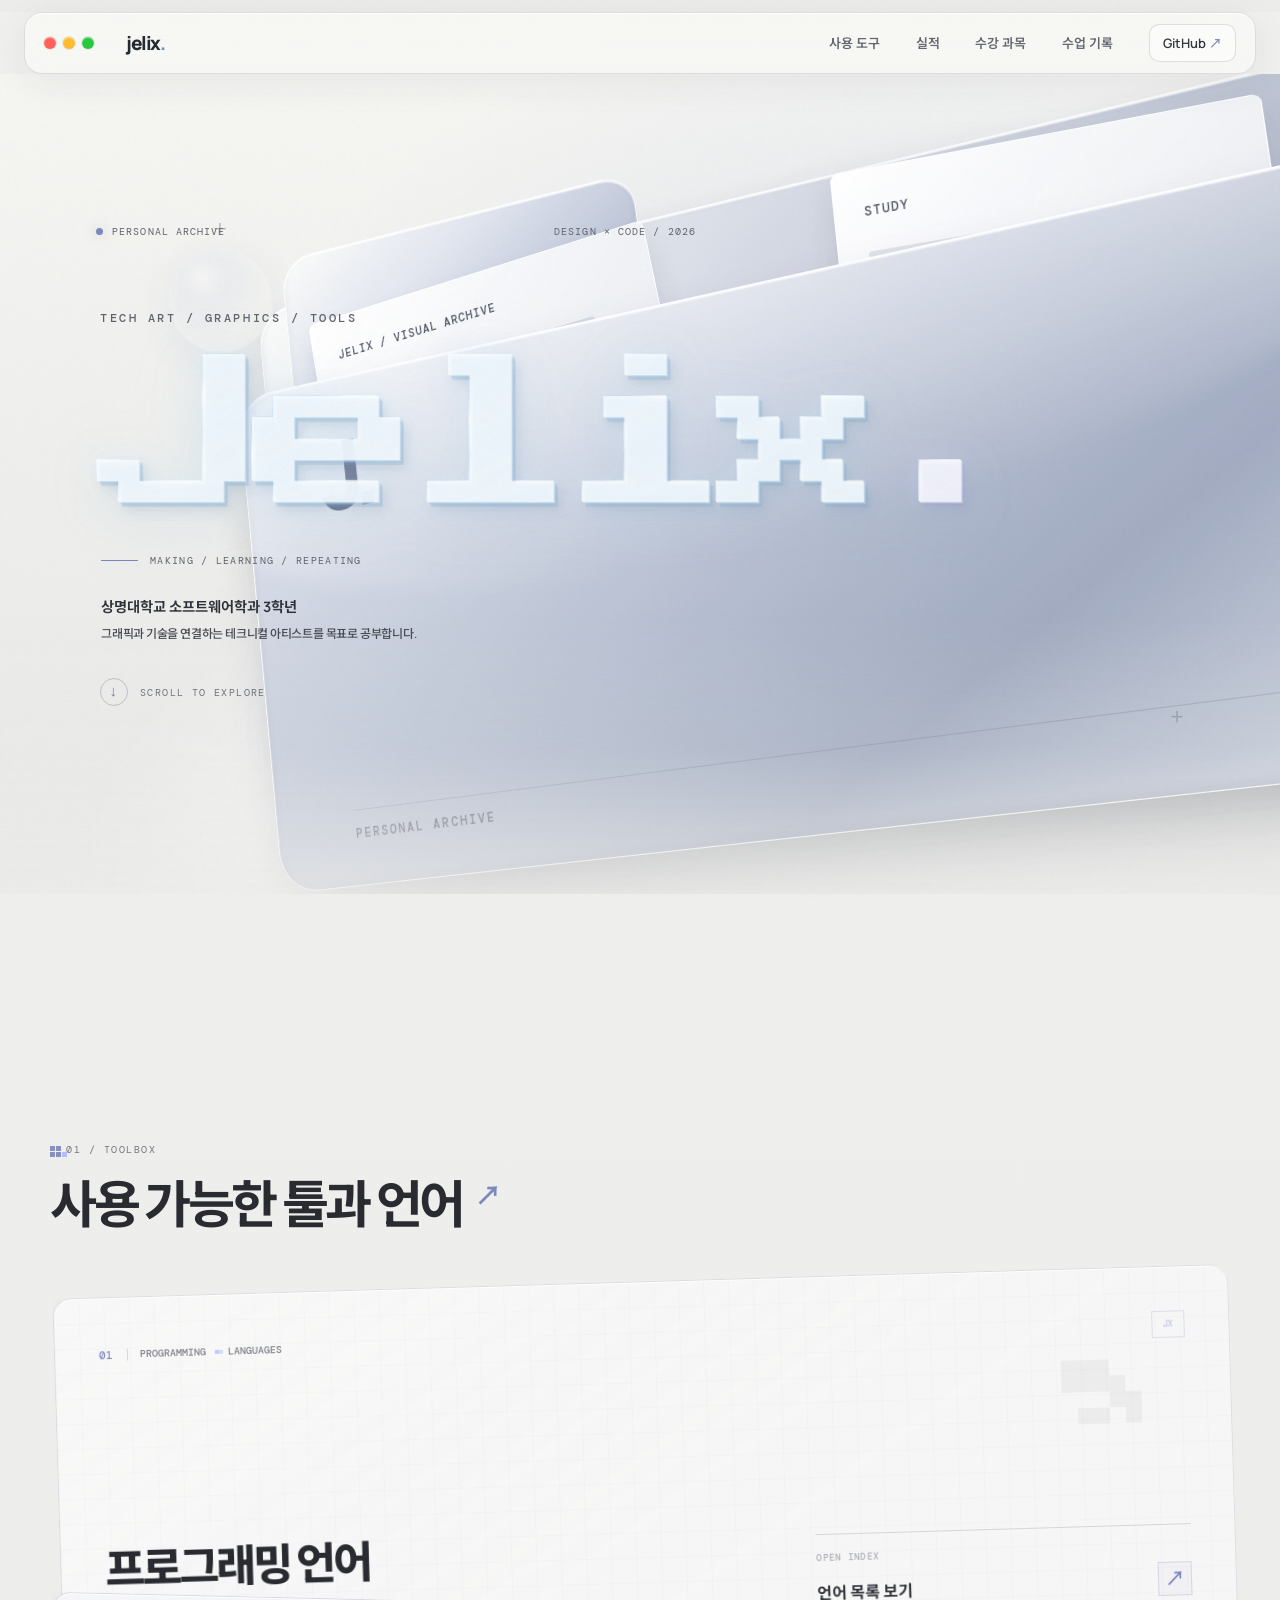
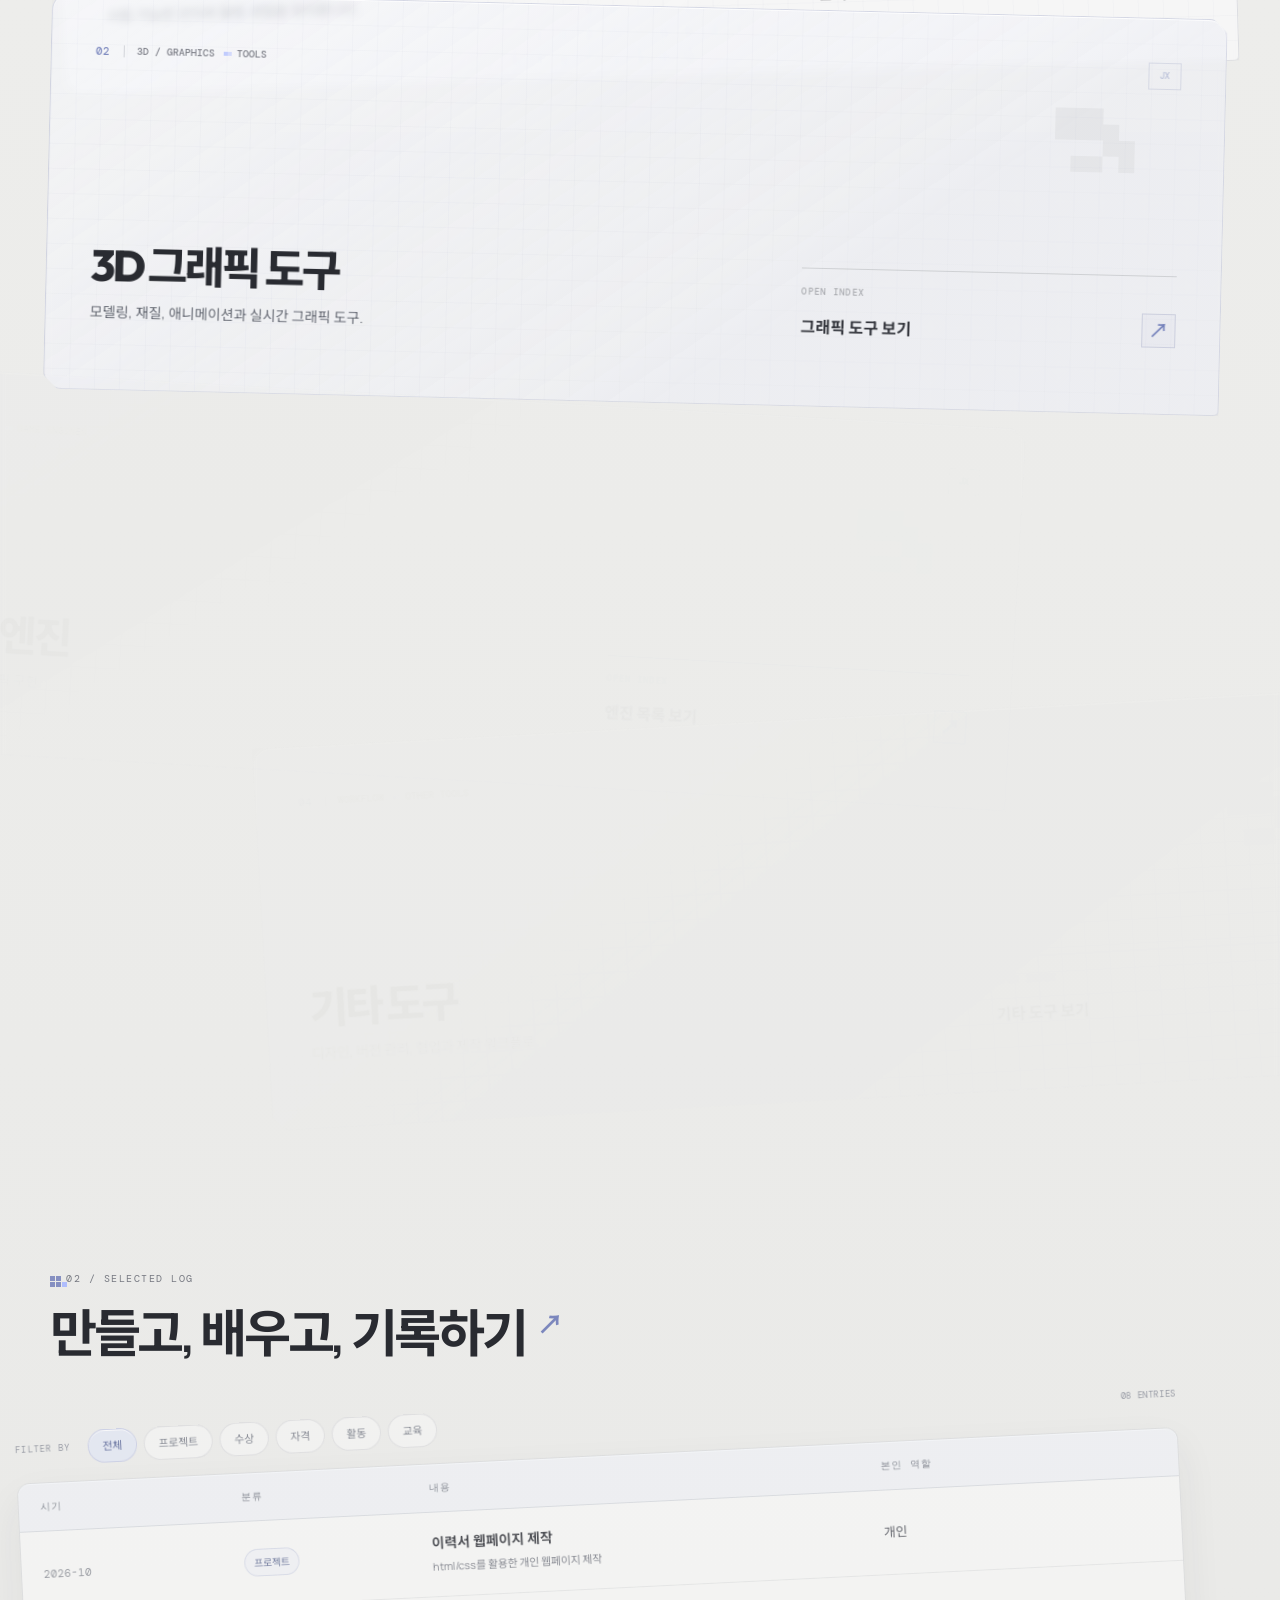
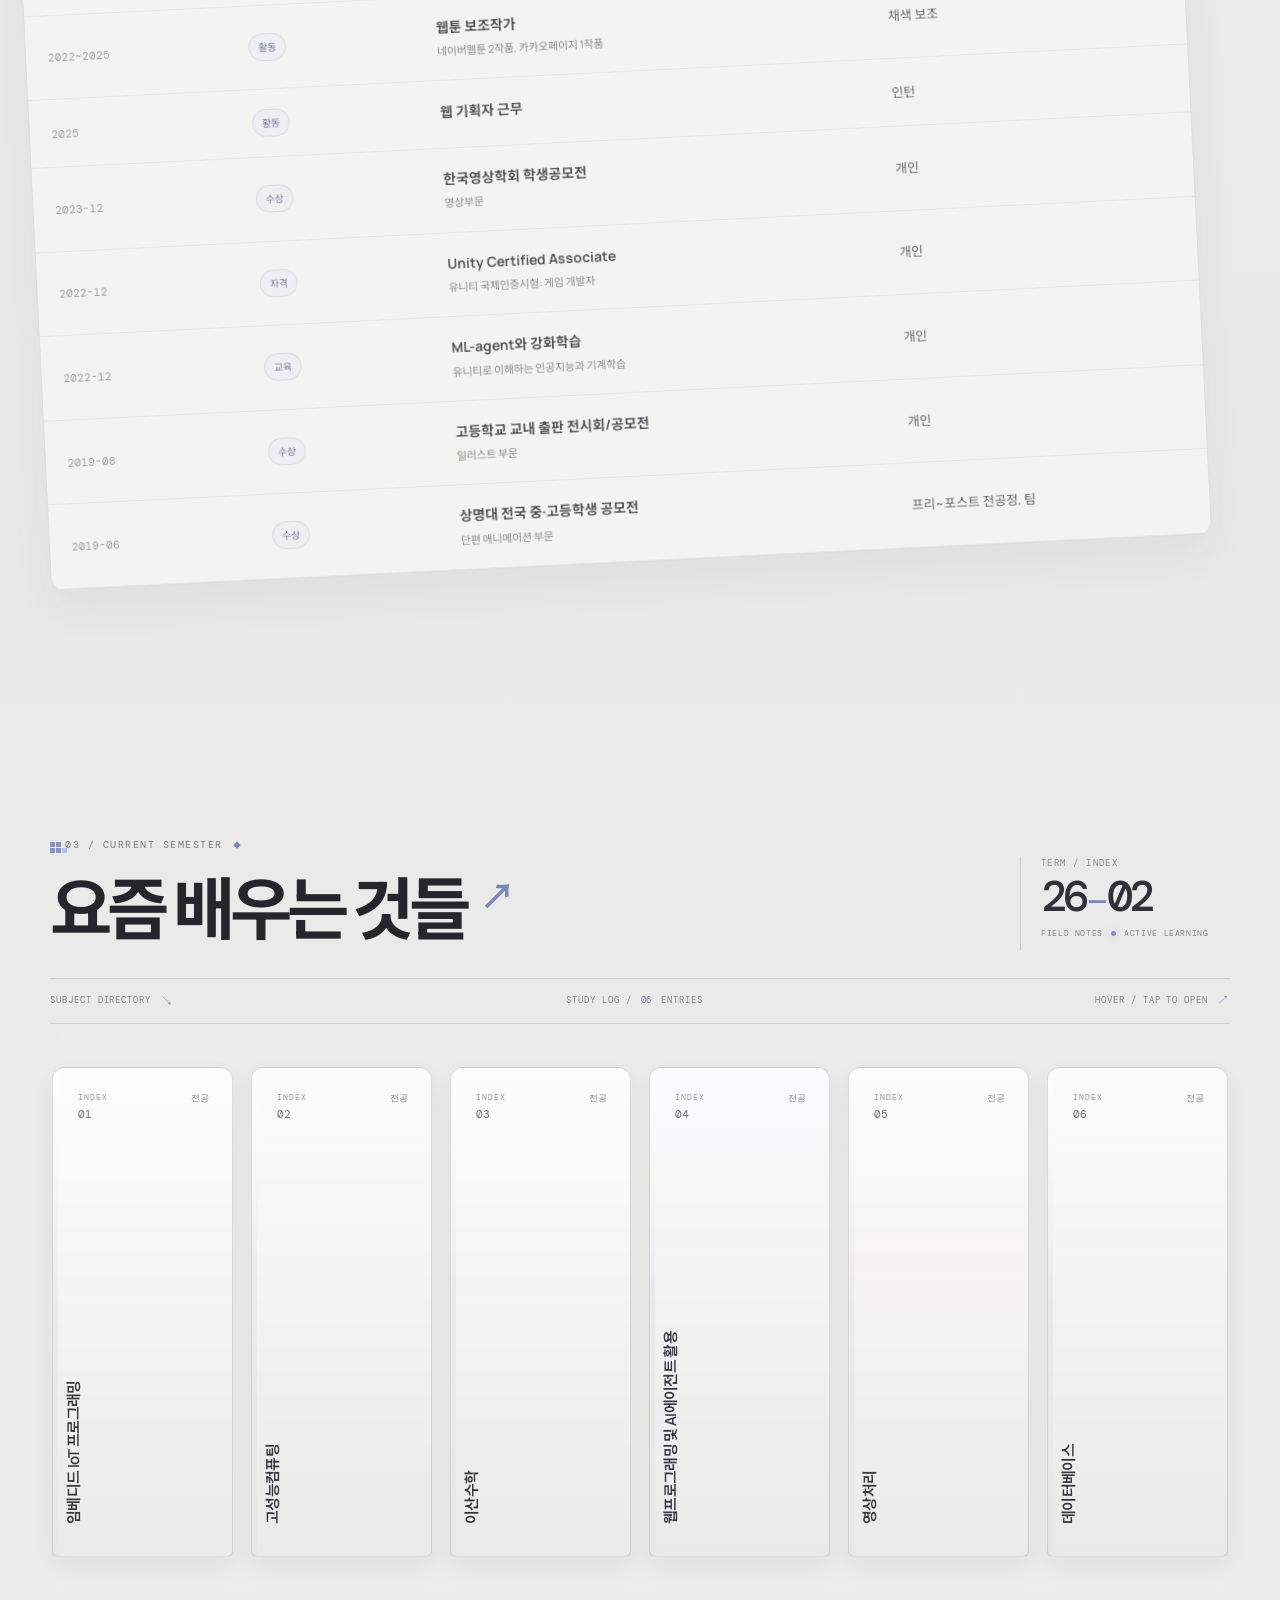
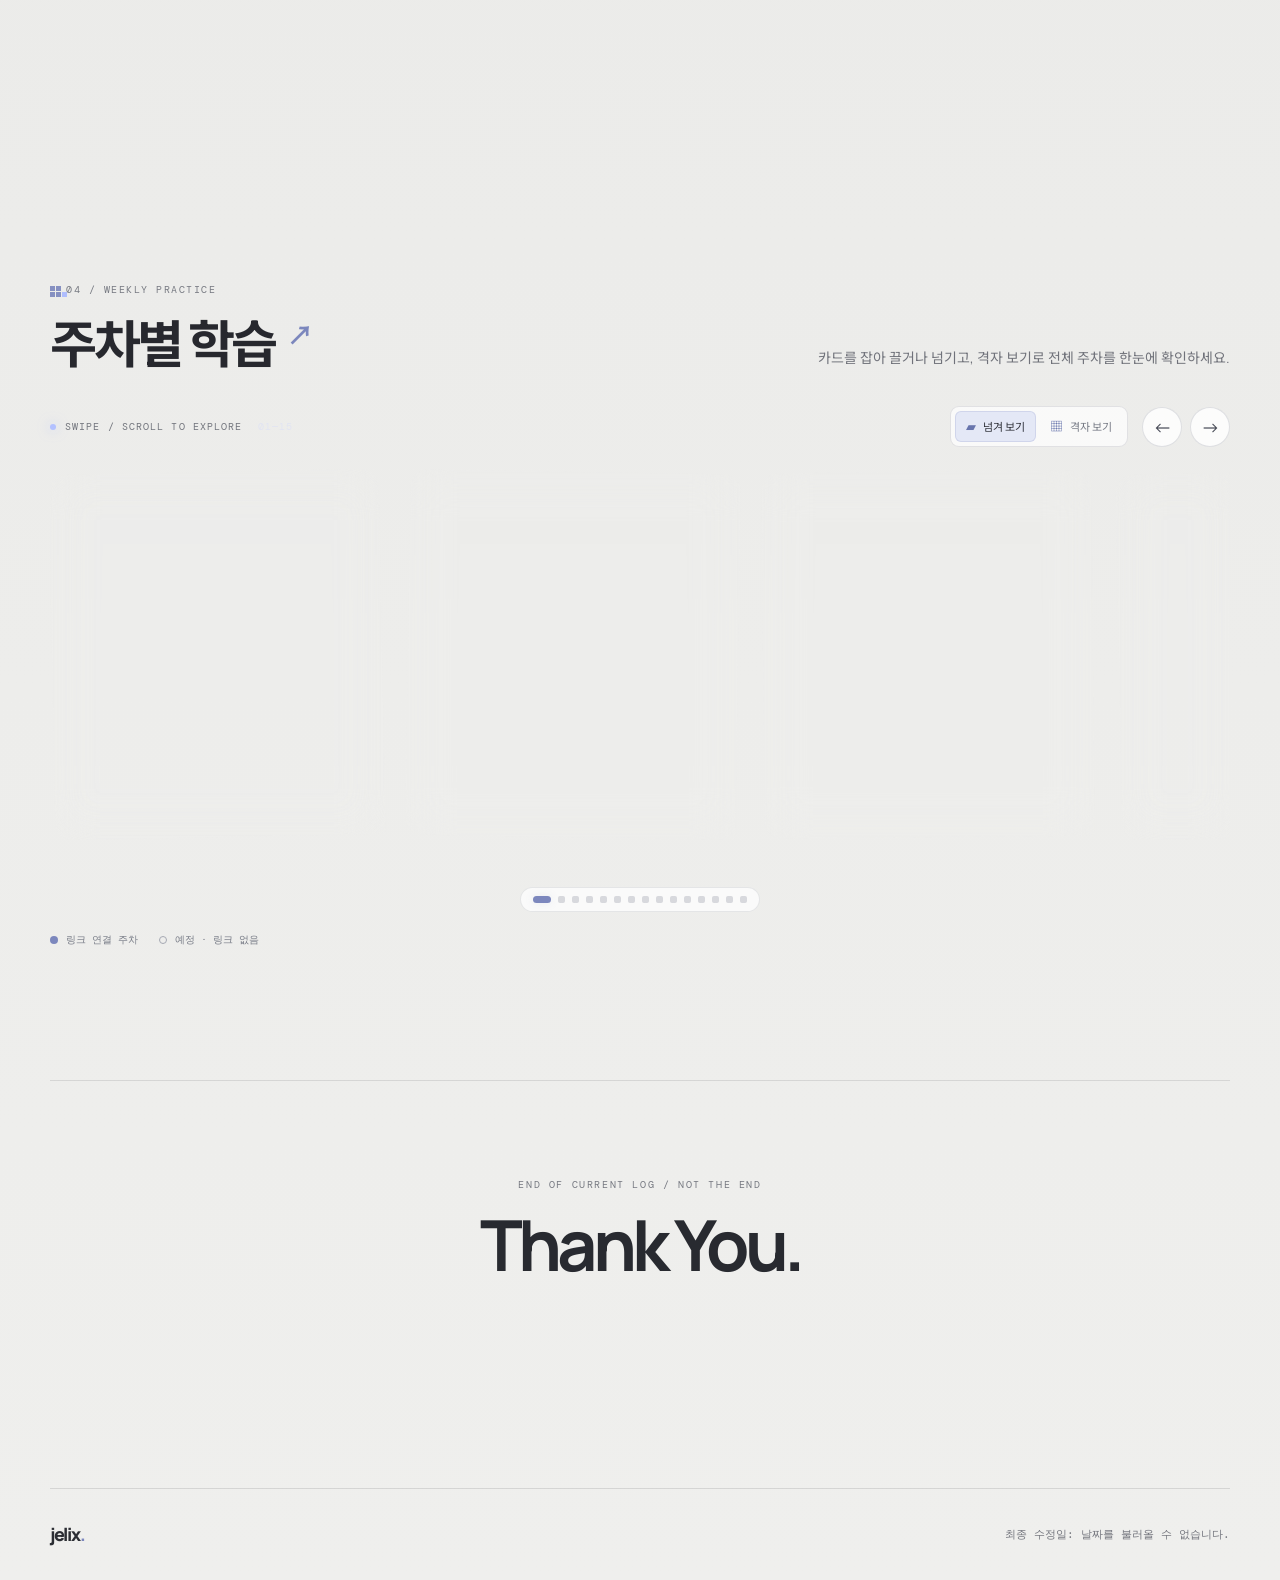
==== commit 00d13783: "수정" ====
--- a/index.html
+++ b/index.html
@@ -453,7 +453,7 @@
 
   <footer class="site-footer section-shell">
     <a class="footer-brand" href="#top">jelix<span>.</span></a>
-    <p class="last-updated">최종 수정일: <time datetime="2026-10-18">2026-10-20</time></p>
+    <p class="last-updated">최종 수정일: <time id="last-updated-date" datetime="">불러오는 중...</time></p>
   </footer>
 </body>
 </html>
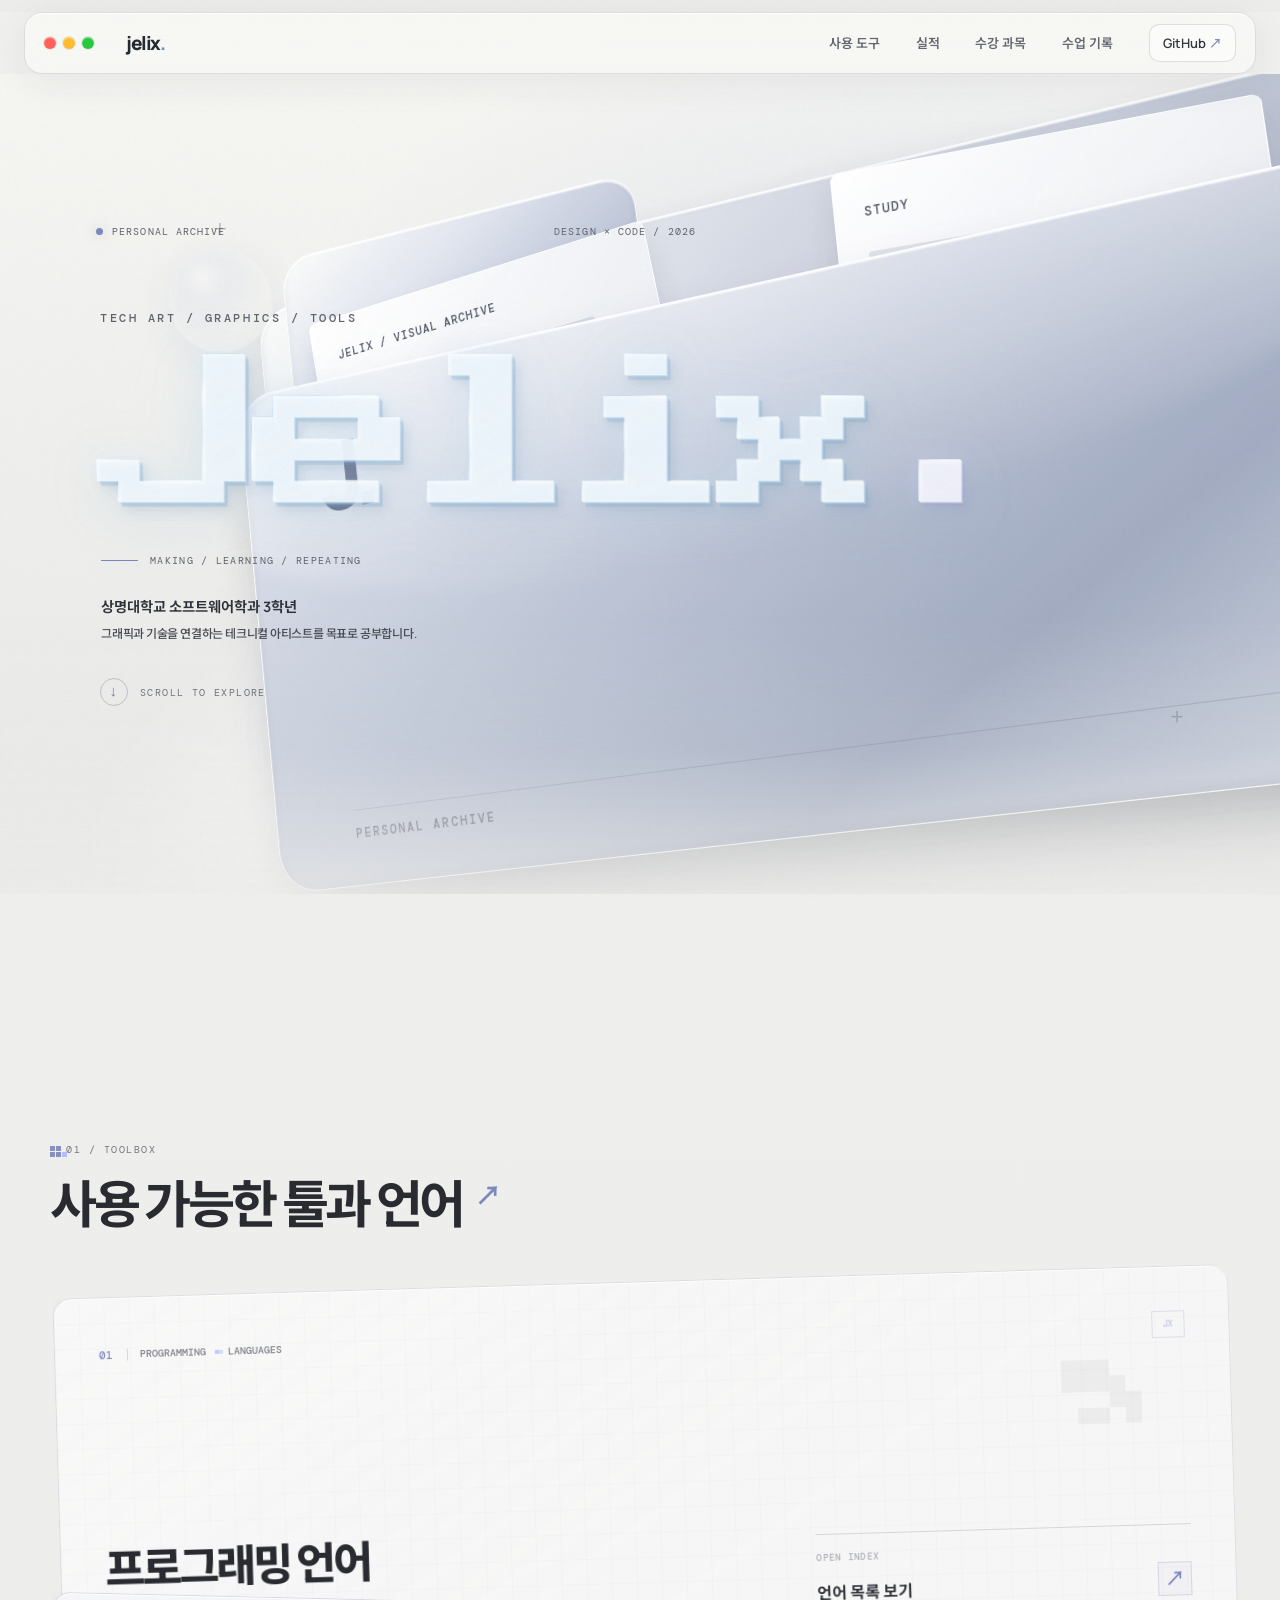
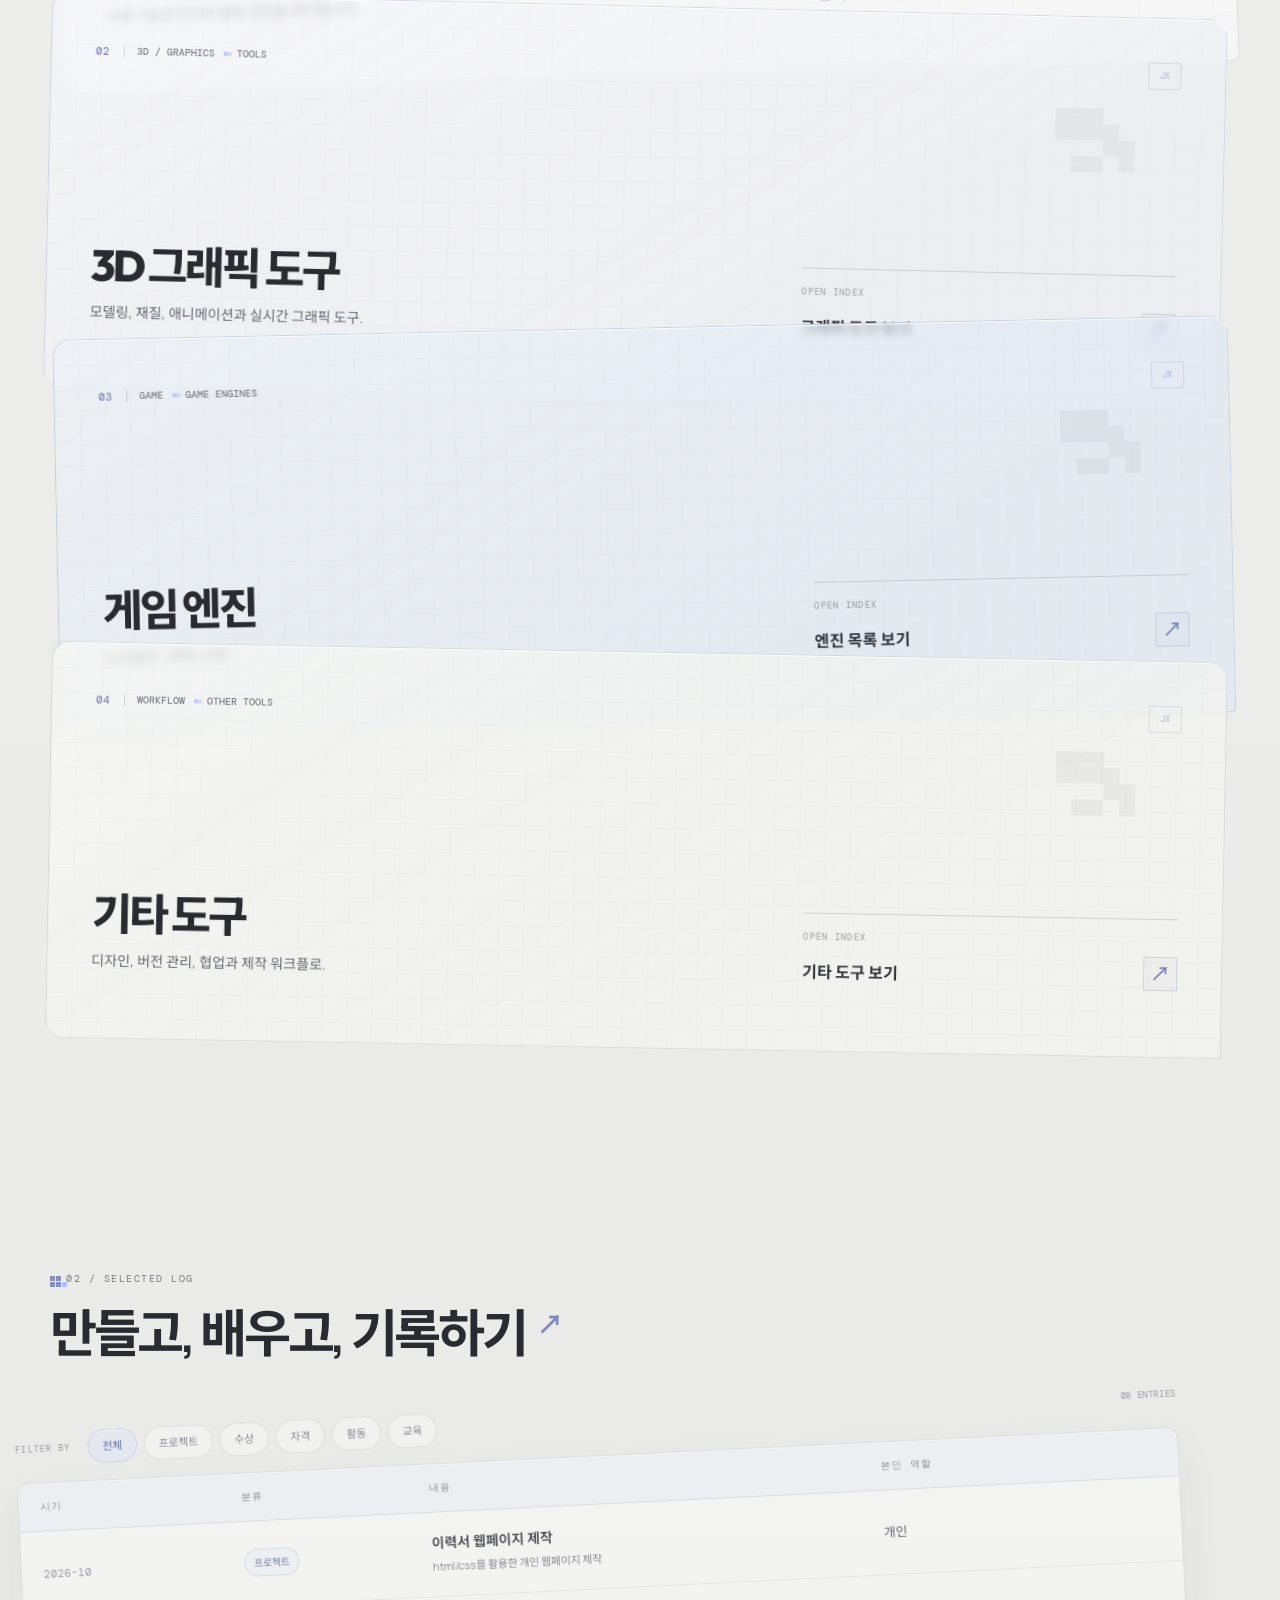
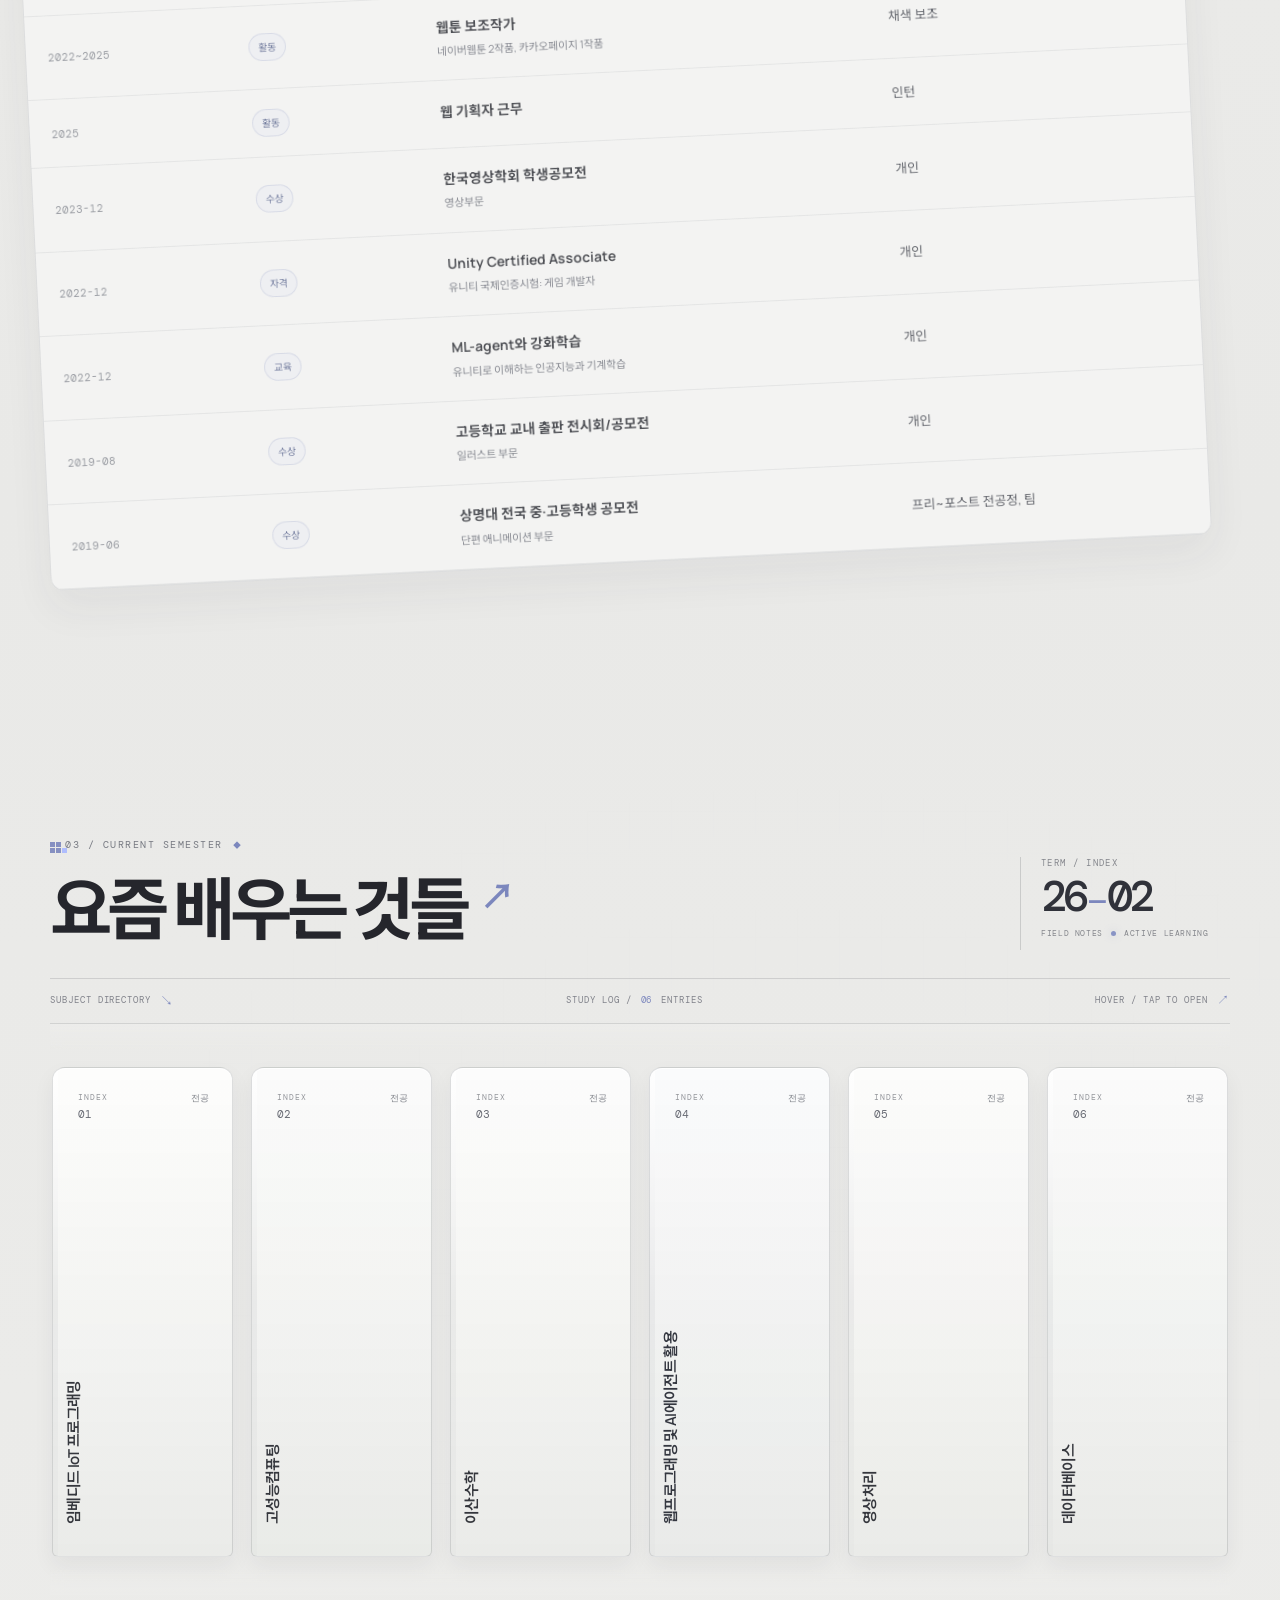
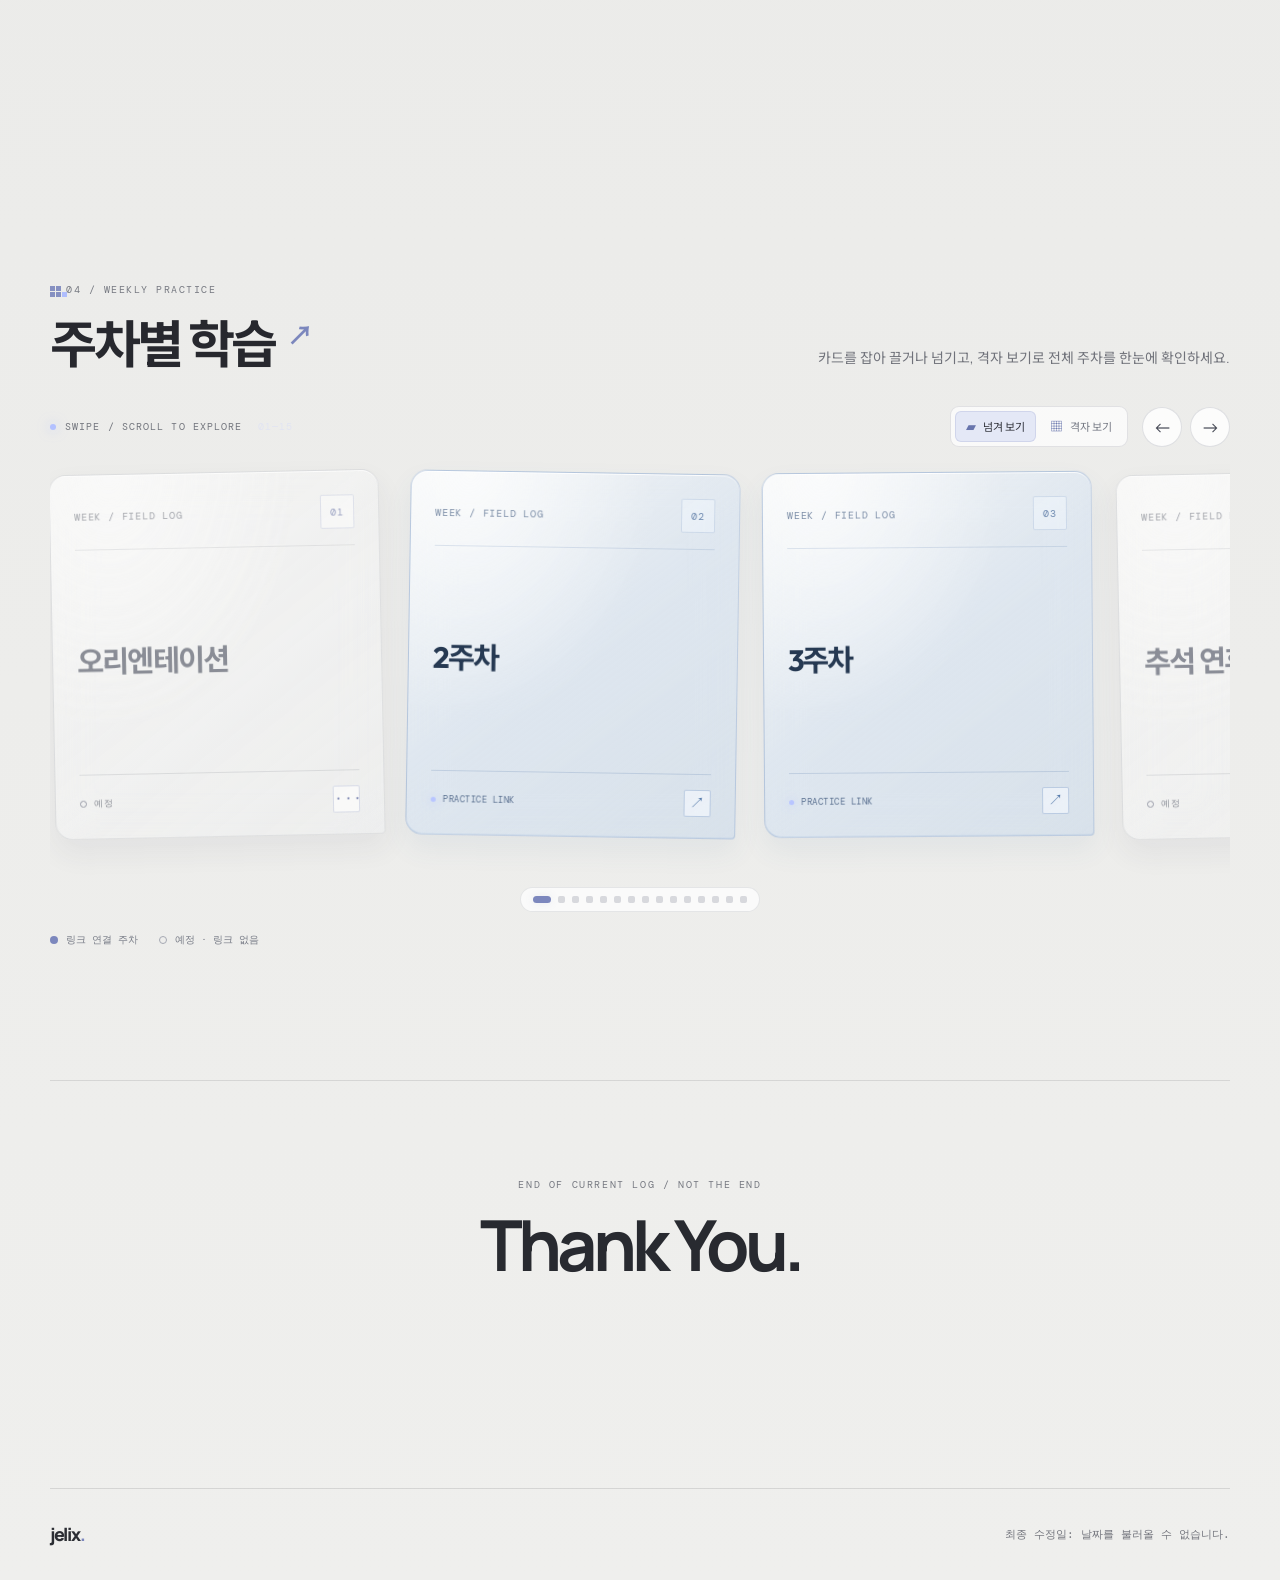
==== commit c3310a70: "날짜표기 수정2" ====
--- a/index.html
+++ b/index.html
@@ -34,7 +34,7 @@
 
   <main id="main">
     <section class="hero" aria-labelledby="hero-title">
-      <div class="hero-scene" aria-label="마우스와 터치에 반응하는 3D 폴더 배경">
+      <div class="hero-scene" role="group" aria-label="마우스와 터치에 반응하는 3D 폴더 배경">
         <div class="scene-light scene-light-one" aria-hidden="true"></div>
         <div class="scene-light scene-light-two" aria-hidden="true"></div>
         <span class="scene-float scene-float-orb float-orb-one" aria-hidden="true"></span>
@@ -73,7 +73,7 @@
       <div class="section-heading">
         <div><p class="section-kicker">01 / TOOLBOX</p><h2 id="toolbox-title">사용 가능한 툴과 언어<span>↗</span></h2></div>
       </div>
-      <div class="works-stack" aria-label="사용 가능한 도구 네 가지">
+      <div class="works-stack" role="group" aria-label="사용 가능한 도구 네 가지">
         <article class="work-card work-card--lime tool-entry-card" data-tool-card>
           <button class="work-card-hit-area" type="button" data-tool-open data-tool-title="프로그래밍 언어" data-tool-template="tool-detail-programming" aria-expanded="false" aria-controls="tool-inline-details-01" aria-label="프로그래밍 언어 카드 펼치기"><span class="visually-hidden">자세히 보기</span></button>
           <div class="work-card-top"><span class="work-card-number">01</span><span class="work-card-meta">PROGRAMMING<i></i><span>LANGUAGES</span></span><span class="pixel-stamp" aria-hidden="true">JX</span></div>
@@ -147,7 +147,7 @@
           <p class="section-kicker">03 / CURRENT SEMESTER <span class="course-kicker-mark" aria-hidden="true">◆</span></p>
           <h2 id="courses-title">요즘 배우는 것들<span>↗</span></h2>
         </div>
-        <div class="course-term-stamp" aria-label="2026년 2학기">
+        <div class="course-term-stamp" role="group" aria-label="2026년 2학기">
           <span class="course-stamp-label">TERM / INDEX</span>
           <div class="course-stamp-number">26<span>—</span>02</div>
           <p>FIELD NOTES <i></i> ACTIVE LEARNING</p>
@@ -223,7 +223,7 @@
           </li>
         </ul>
       </div>
-      <div class="course-footer-rail" aria-hidden="true">
+      <div class="course-footer-rail" aria-hidden="true"></div>
     </section>
 
     <section class="section-shell section-block class-section" id="class-links" aria-labelledby="class-title">
@@ -231,7 +231,7 @@
         <div><p class="section-kicker">04 / WEEKLY PRACTICE</p><h2 id="class-title">주차별 학습<span>↗</span></h2></div>
         <p class="section-description">카드를 잡아 끌거나 넘기고, 격자 보기로 전체 주차를 한눈에 확인하세요.</p>
       </div>
-      <div class="week-carousel" data-layout="carousel" aria-label="웹프로그래밍 주차별 실습 링크">
+      <div class="week-carousel" data-layout="carousel" role="region" aria-label="웹프로그래밍 주차별 실습 링크">
         <div class="week-carousel-toolbar">
           <p><span class="carousel-live-dot"></span> SWIPE / SCROLL TO EXPLORE <span class="carousel-range">01—15</span></p>
           <div class="week-toolbar-actions">
@@ -246,7 +246,7 @@
           </div>
         </div>
         <!-- 링크 등록: 각 주차 카드의 href="YOUR_WEEK_XX_PRACTICE_URL"만 실제 URL로 바꾸면 파란색/클릭 상태가 자동 적용됩니다. class는 수정할 필요가 없습니다. -->
-        <div class="week-viewport" tabindex="0" aria-label="주차별 카드를 좌우로 스크롤할 수 있습니다">
+        <div class="week-viewport" tabindex="0" role="group" aria-label="주차별 카드를 좌우로 스크롤할 수 있습니다">
           <div class="week-track">
         <a class="week-card is-upcoming" href="YOUR_WEEK_01_PRACTICE_URL" aria-label="1주차 실습으로 이동">
           <span class="week-card-glow" aria-hidden="true"></span>
@@ -453,7 +453,7 @@
 
   <footer class="site-footer section-shell">
     <a class="footer-brand" href="#top">jelix<span>.</span></a>
-    <p class="last-updated">최종 수정일: <time id="last-updated-date" datetime="">불러오는 중...</time></p>
+    <p class="last-updated">최종 수정일: <time id="last-updated-date" datetime="2026-10-20">2026-10-20</time></p>
   </footer>
 </body>
 </html>
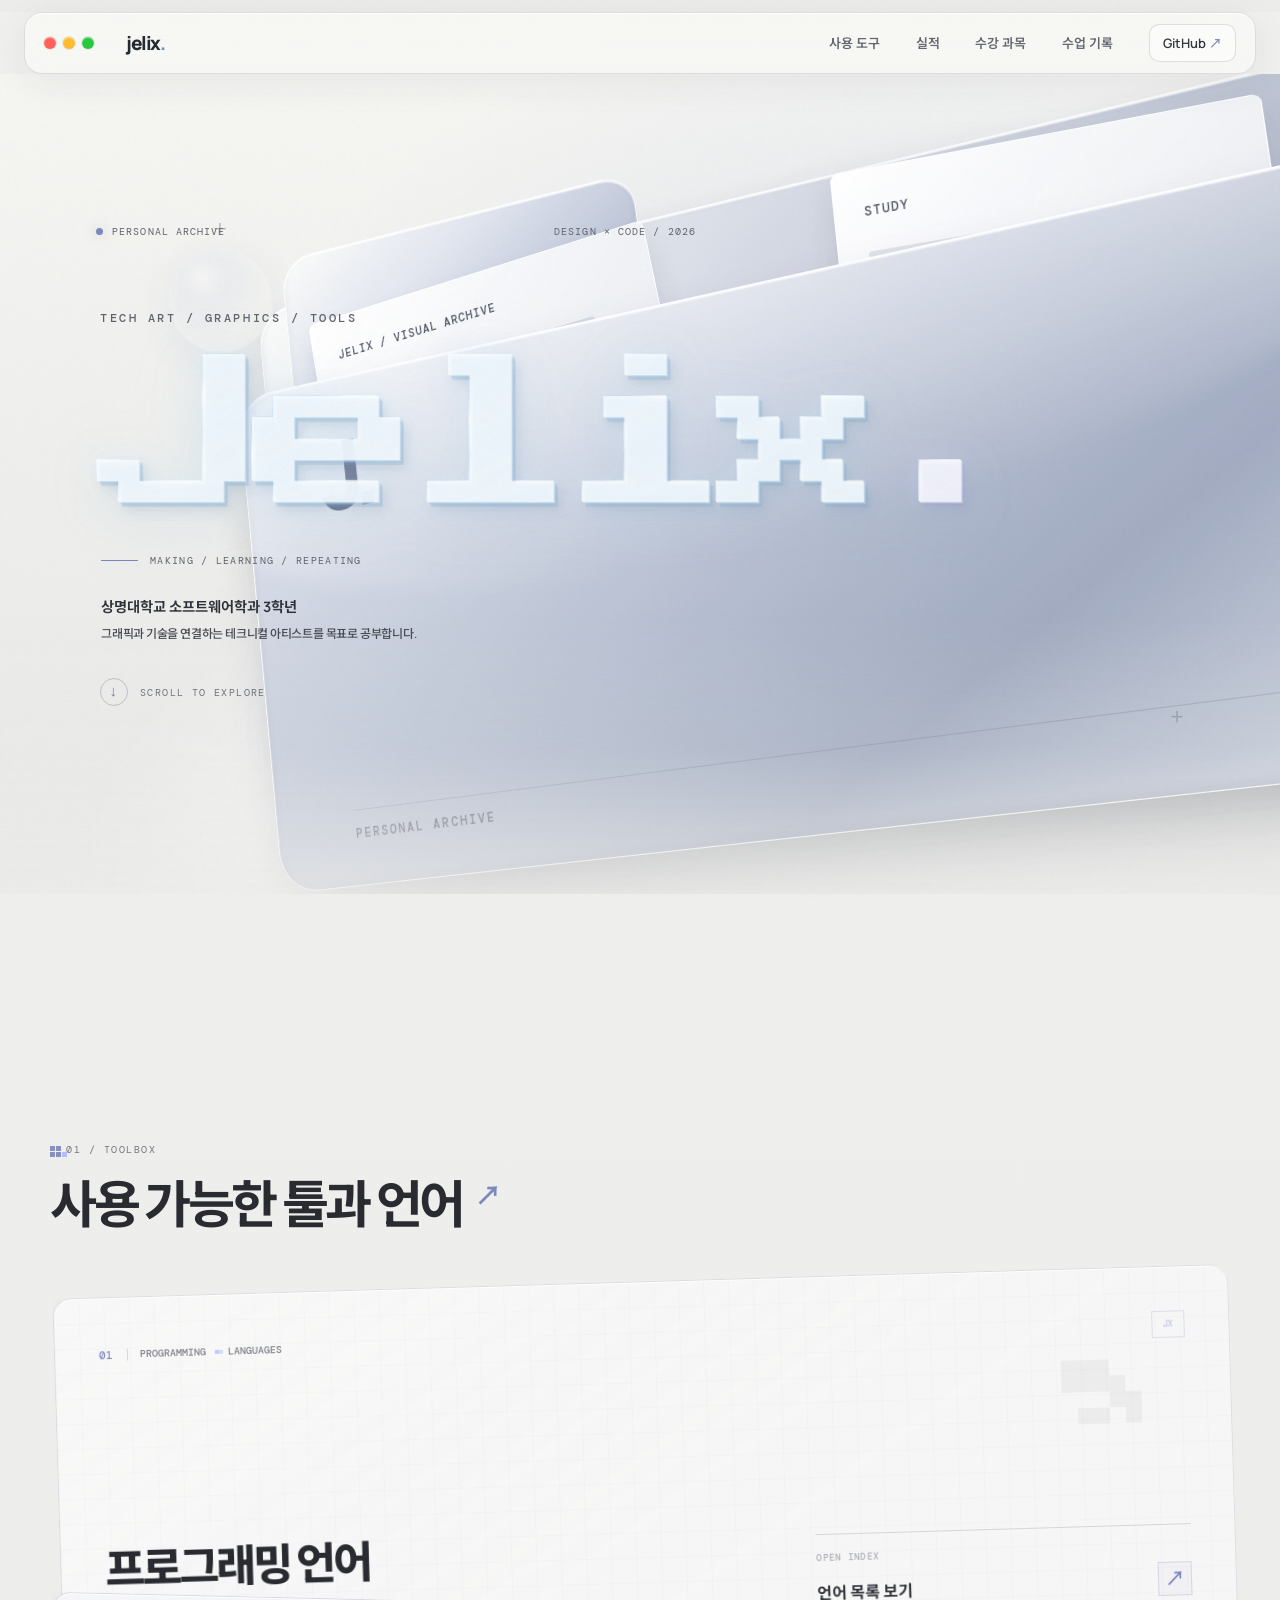
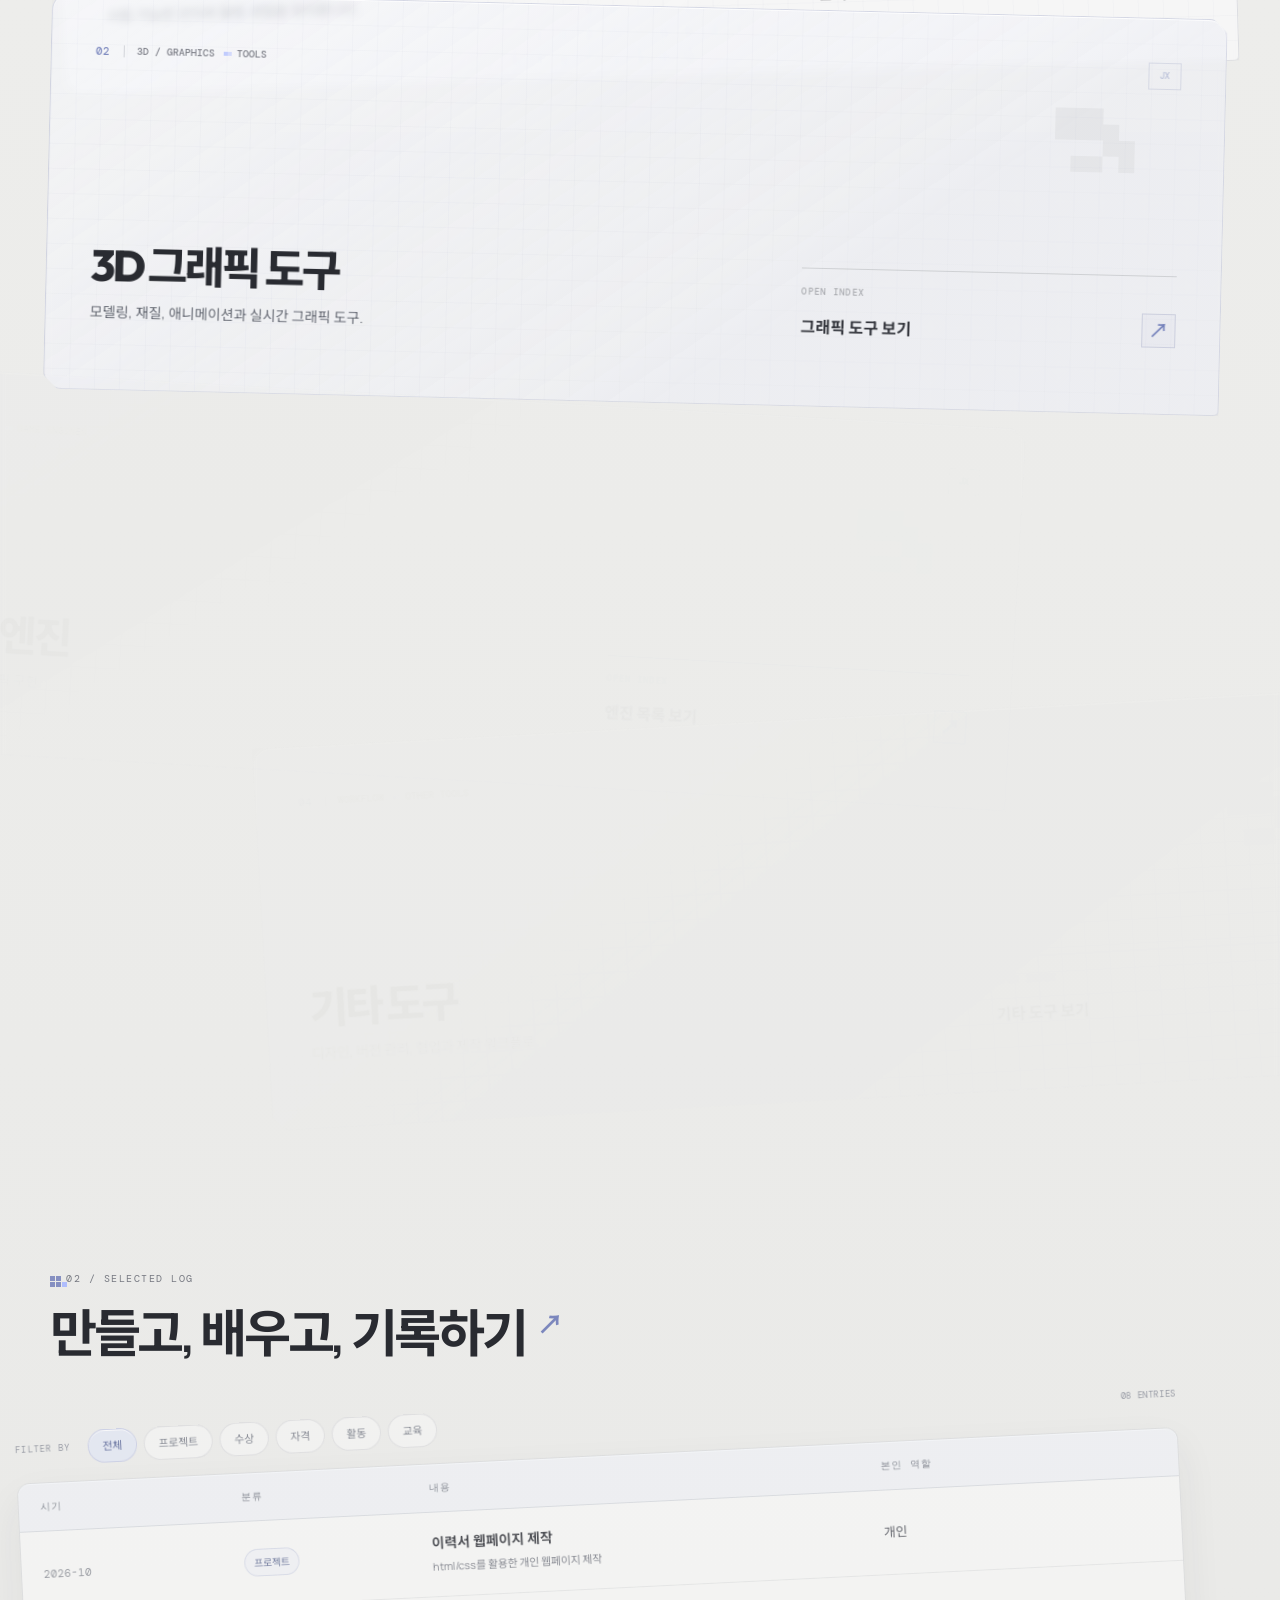
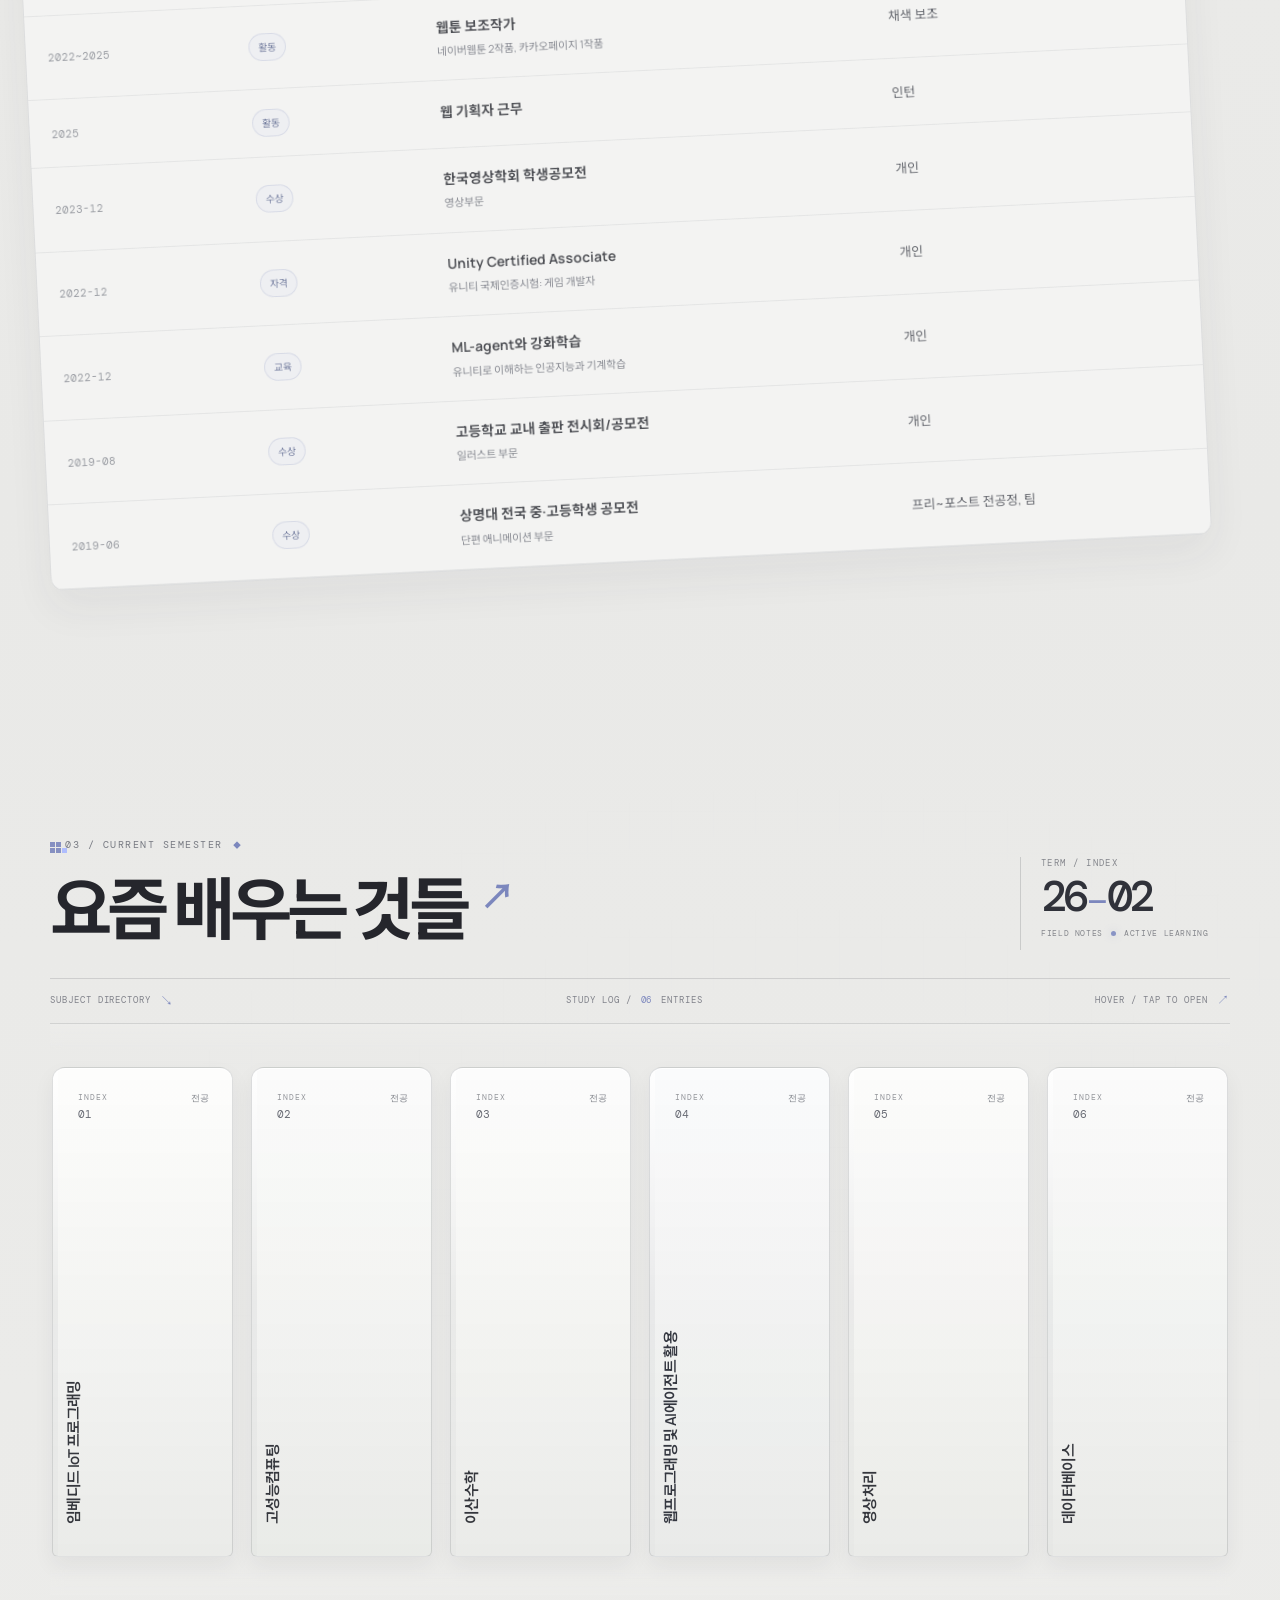
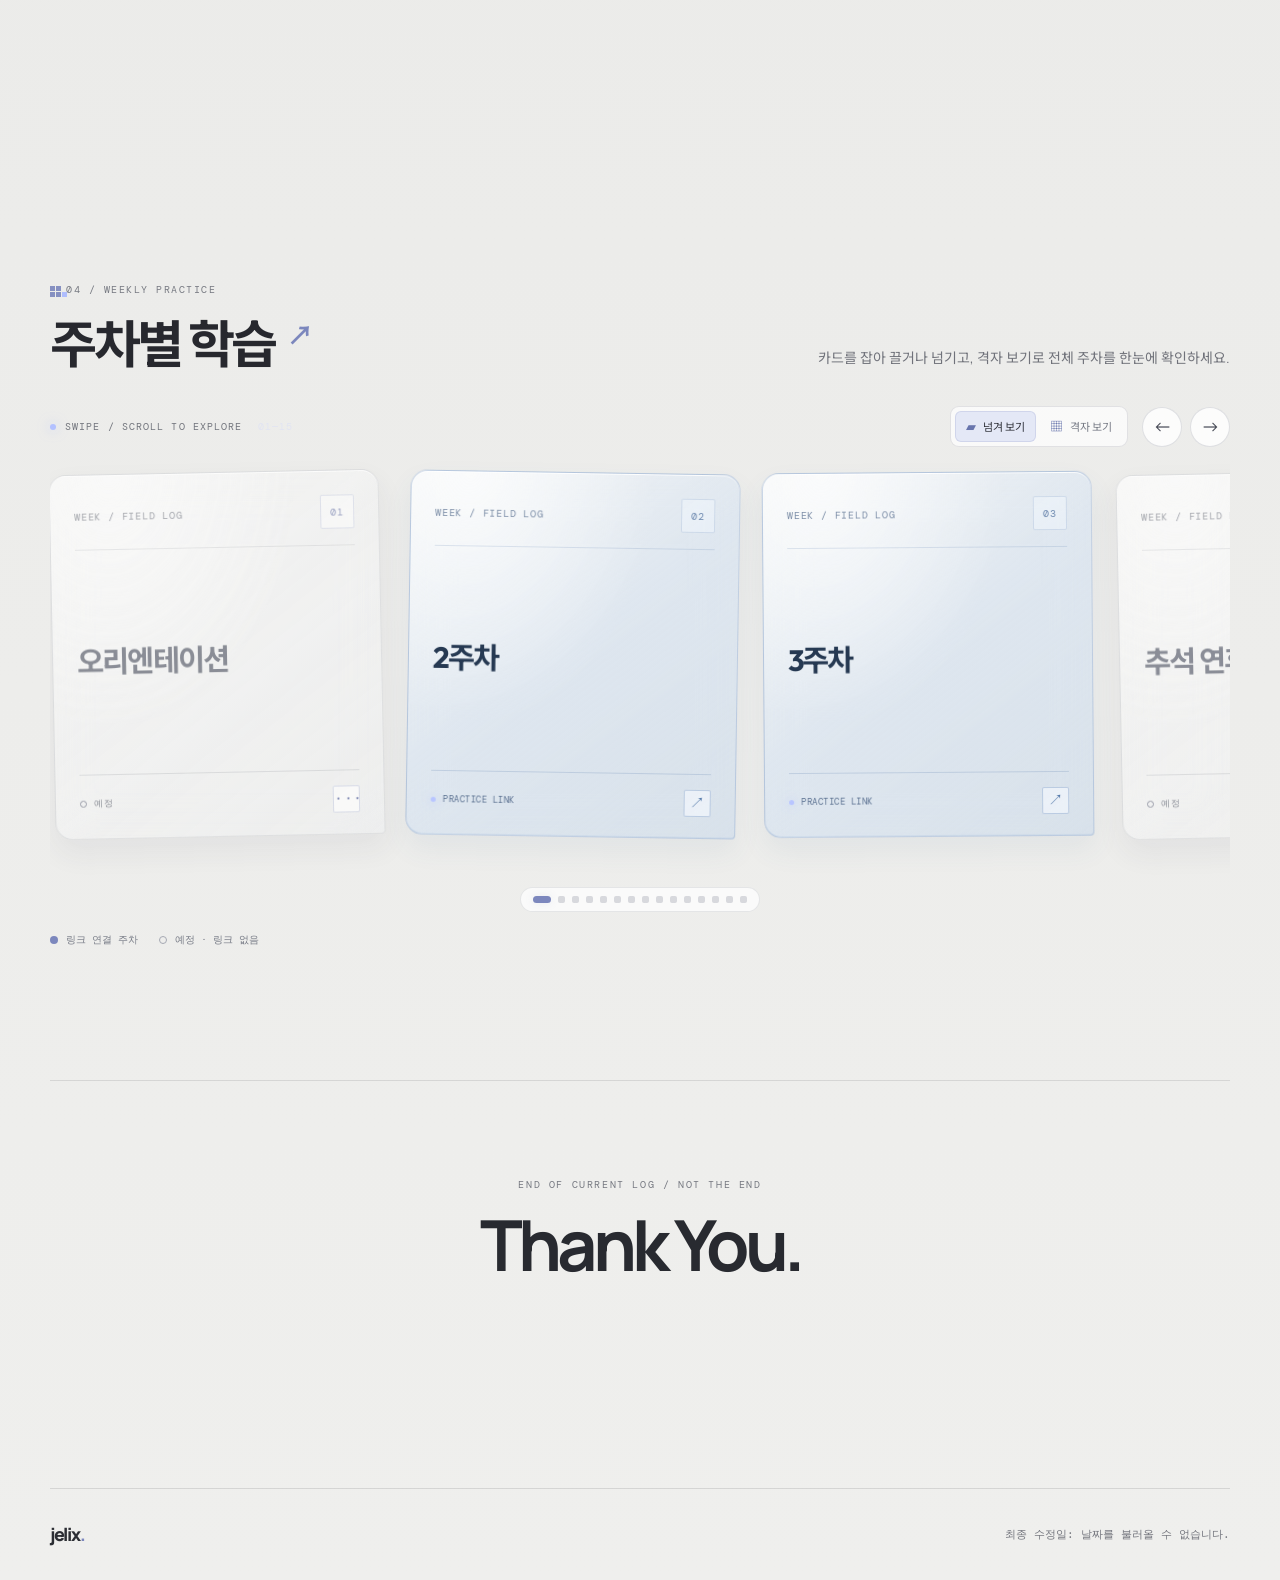
==== commit 7a7addc1: "캐시 갱신" ====
--- a/index.html
+++ b/index.html
@@ -6,7 +6,7 @@
   <meta name="description" content="Jelix의 개인 이력서와 학습 포트폴리오">
   <meta name="theme-color" content="#ececea">
   <title>Jelix — Personal Archive</title>
-  <link rel="stylesheet" href="css/style.css">
+  <link rel="stylesheet" href="css/style.css?v=20261020-2">
   <link rel="stylesheet" href="css/card-expand-compat.css">
   <script src="js/main.js" defer></script>
 </head>
--- a/css/style.css
+++ b/css/style.css
@@ -993,7 +993,7 @@
 .course-glyph--ring::after { inset: 11px 4px; border: 1px solid rgba(176,201,204,.25); border-radius: 50%; transform: rotateY(65deg) rotateZ(20deg); }
 .course-glyph--prism::before { inset: 5px 8px; background: linear-gradient(140deg, rgba(220,225,255,.68), rgba(160,170,213,.16) 48%, rgba(111,126,181,.05)); border: 1px solid rgba(197,207,255,.4); clip-path: polygon(50% 0,100% 28%,83% 100%,15% 86%,0 25%); transform: rotate(17deg); filter: drop-shadow(0 7px 10px rgba(146,162,229,.12)); }
 .course-glyph--prism::after { top: 7px; left: 24px; width: 1px; height: 34px; background: rgba(238,241,255,.43); transform: rotate(17deg); }
-.course-glyph--pixel { background: linear-gradient(rgba(185,198,255,.72) 0 0) 8px 8px/9px 9px no-repeat, linear-gradient(rgba(185,198,255,.22) 0 0) 20px 8px/9px 9px no-repeat, linear-gradient(rgba(185,198,255,.43) 0 0) 20px 20px/9px 9px no-repeat, linear-gradient(rgba(185,198,255,.72) 0 0) 32px 20px/9px 9px no-repeat, linear-gradient(rgba(185,198,255,.3) 0 0) 8px 32px/9px 9px no-repeat, linear-gradient(rgba(185,198,255,.56) 0 0) 32px 32px/9px 9px no-repeat; }
+.course-glyph--pixel { background-image: url("data:image/svg+xml,%3Csvg xmlns='http://www.w3.org/2000/svg' width='48' height='48' viewBox='0 0 48 48'%3E%3Crect x='8' y='8' width='9' height='9' fill='%23b9c6ff' fill-opacity='.72'/%3E%3Crect x='20' y='8' width='9' height='9' fill='%23b9c6ff' fill-opacity='.22'/%3E%3Crect x='20' y='20' width='9' height='9' fill='%23b9c6ff' fill-opacity='.43'/%3E%3Crect x='32' y='20' width='9' height='9' fill='%23b9c6ff' fill-opacity='.72'/%3E%3Crect x='8' y='32' width='9' height='9' fill='%23b9c6ff' fill-opacity='.3'/%3E%3Crect x='32' y='32' width='9' height='9' fill='%23b9c6ff' fill-opacity='.56'/%3E%3C/svg%3E"); background-repeat: no-repeat; background-position: 0 0; background-size: 48px 48px; }
 .course-glyph--pixel::before { inset: 4px; border: 1px solid rgba(185,198,255,.2); transform: rotate(45deg) scale(.78); }
 .course-content { min-width: 0; transform: translateY(0); transition: transform .7s cubic-bezier(.16,1,.3,1); }
 .course-motion-ready .course-content { transform: translateY(17px); }
@@ -2636,17 +2636,15 @@
 
 
 /* v20 — prevent browser scroll anchoring jumps while an in-place toolbox card expands/collapses. */
-html.tool-scroll-anchor-lock,
-html.tool-scroll-anchor-lock body {
+html.tool-scroll-anchor-lock {
   overflow-anchor: none !important;
   scroll-behavior: auto !important;
 }
-html.tool-scroll-anchor-lock #main,
-html.tool-scroll-anchor-lock #toolbox,
-html.tool-scroll-anchor-lock #toolbox .works-stack,
-html.tool-scroll-anchor-lock #toolbox .work-card,
-html.tool-scroll-anchor-lock #toolbox .tool-inline-details {
-  overflow-anchor: none !important;
+#toolbox,
+#toolbox .works-stack,
+#toolbox .work-card,
+#toolbox .tool-inline-details {
+  overflow-anchor: none;
 }
 
 /* v21 — light glass mobile navigation to match the current light-gray theme. */
